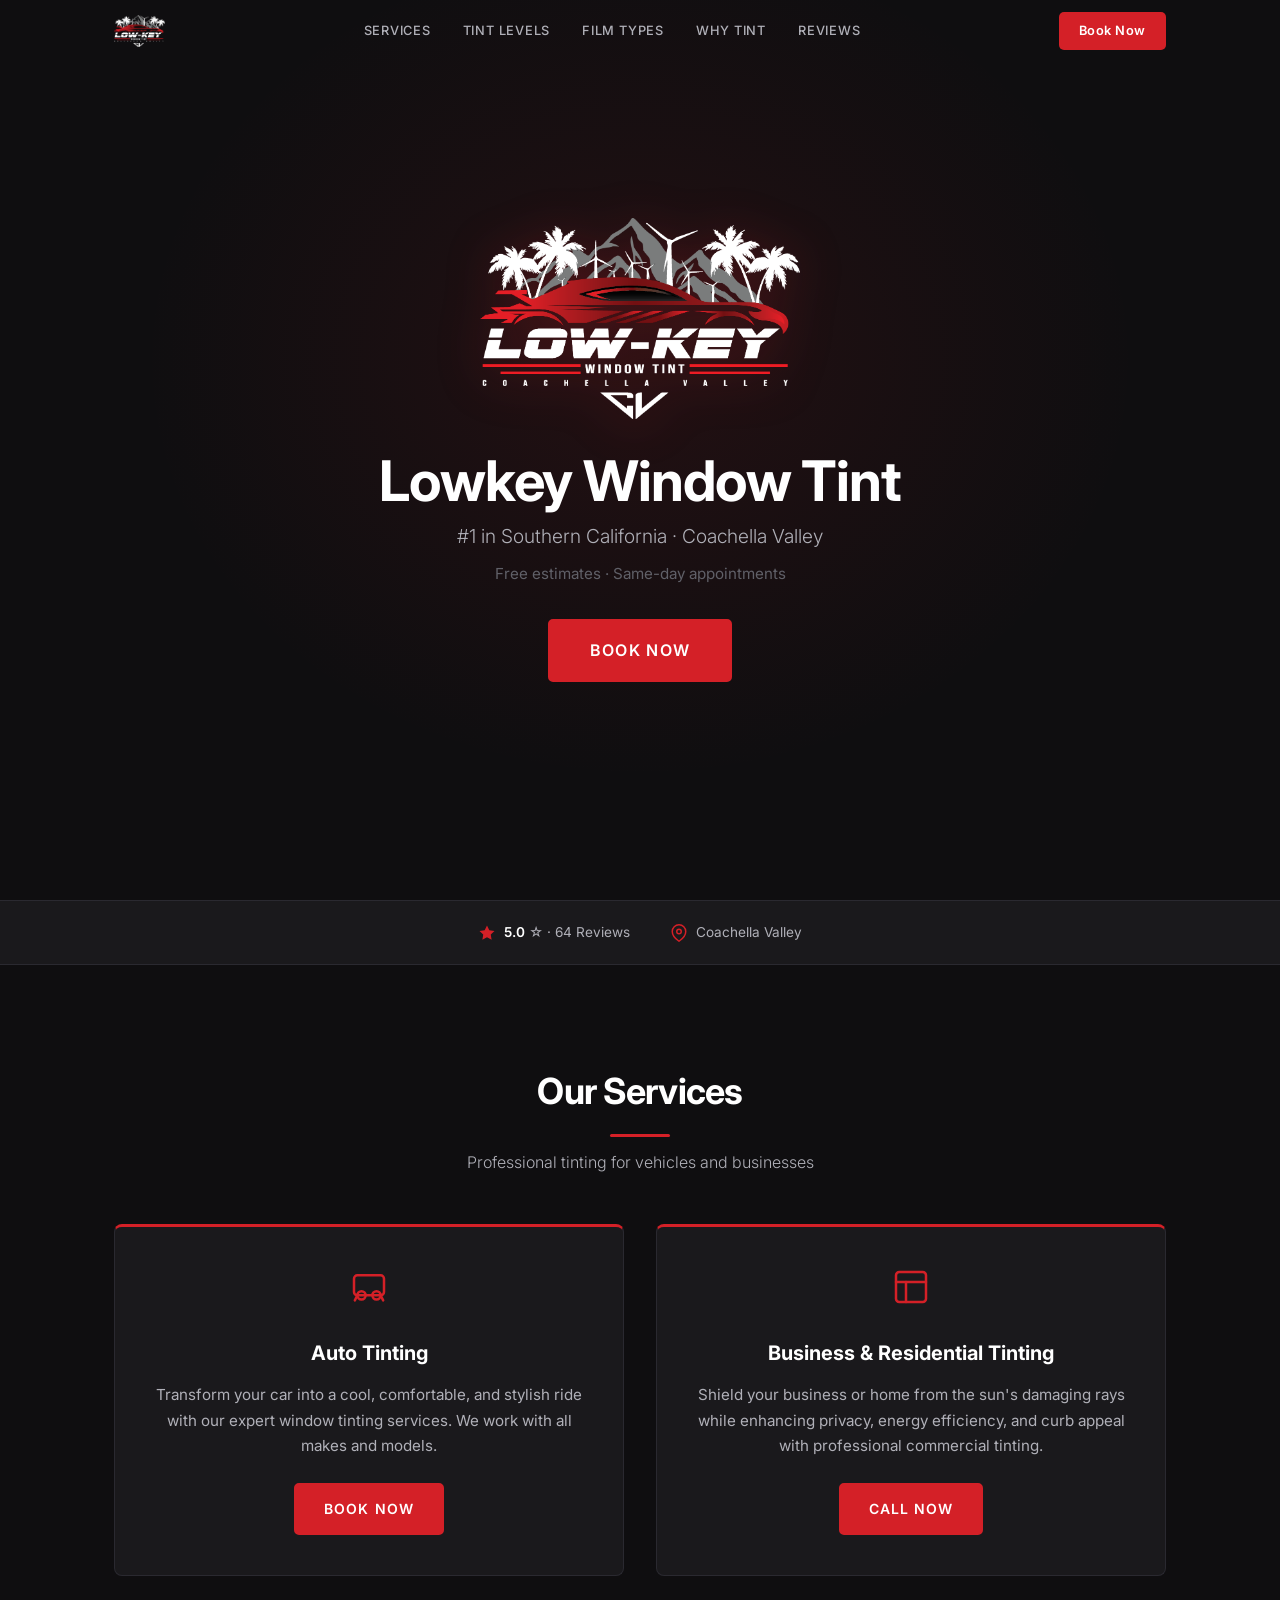
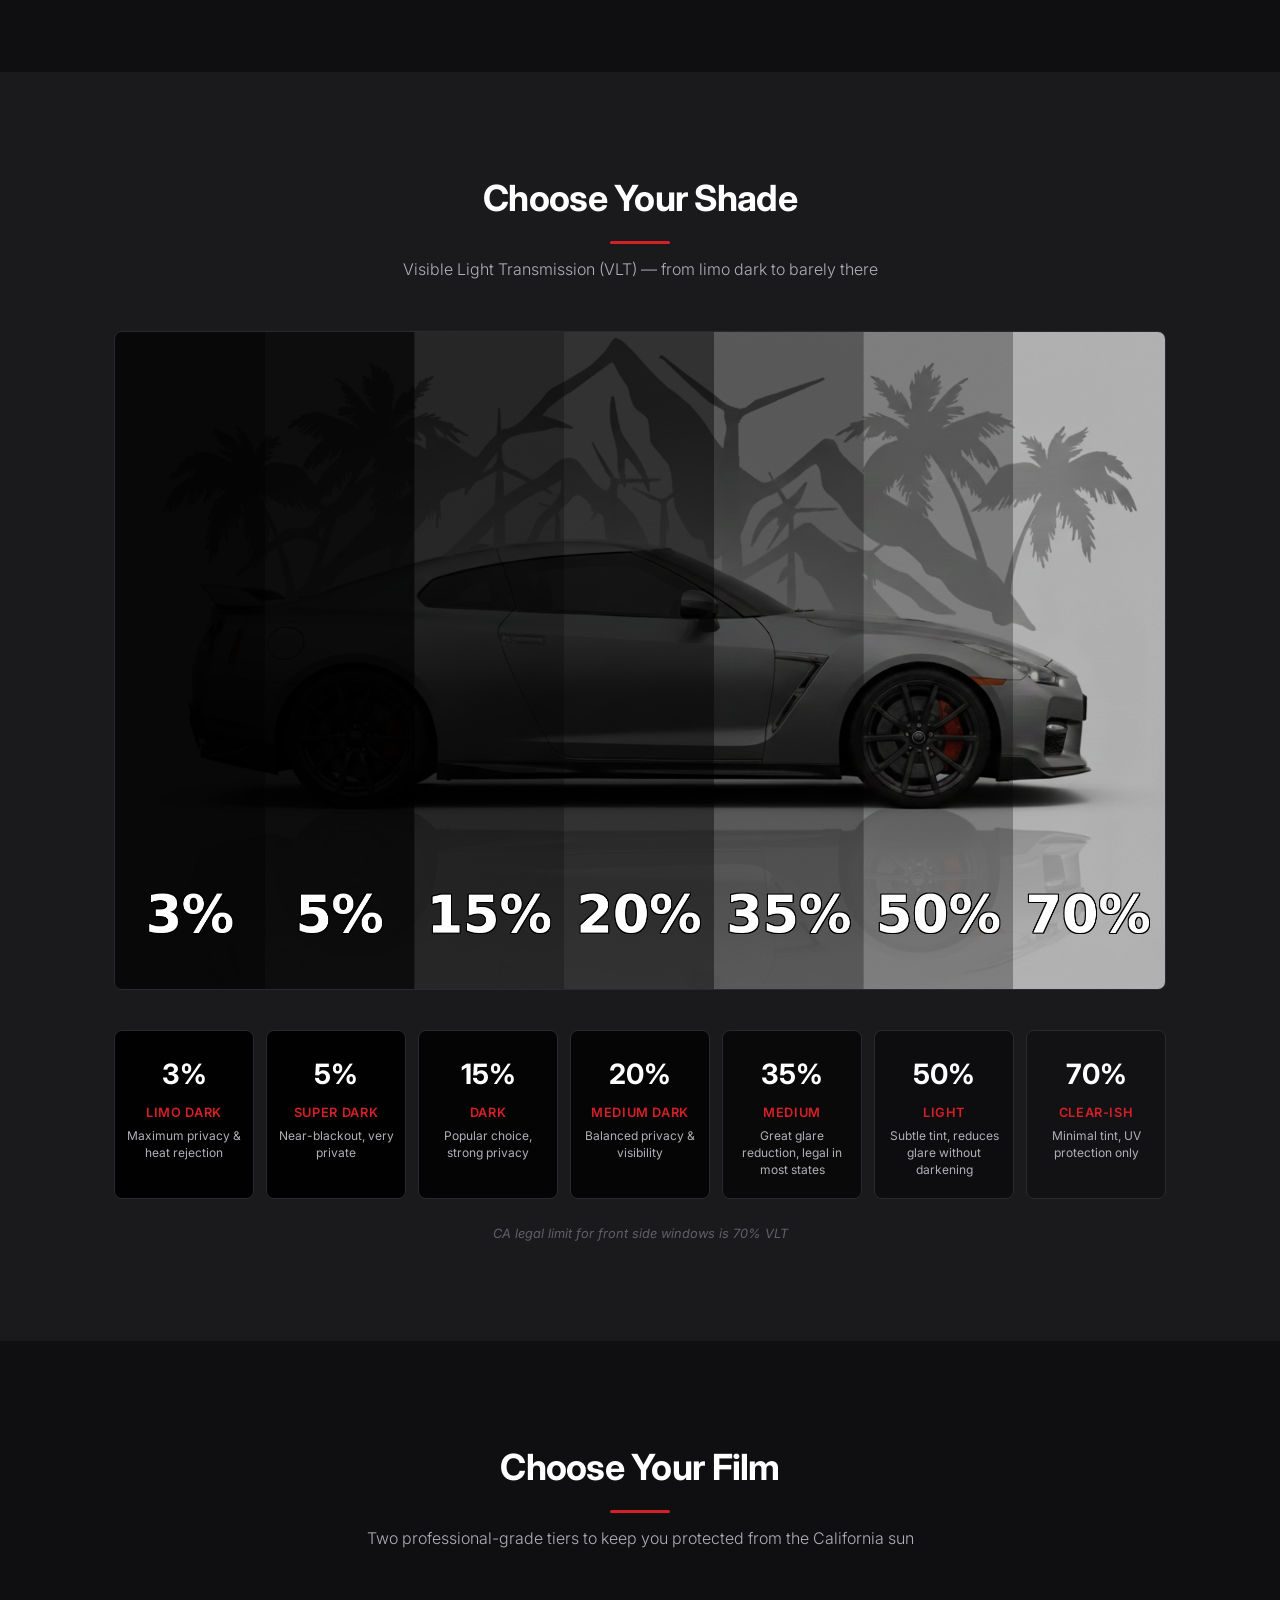
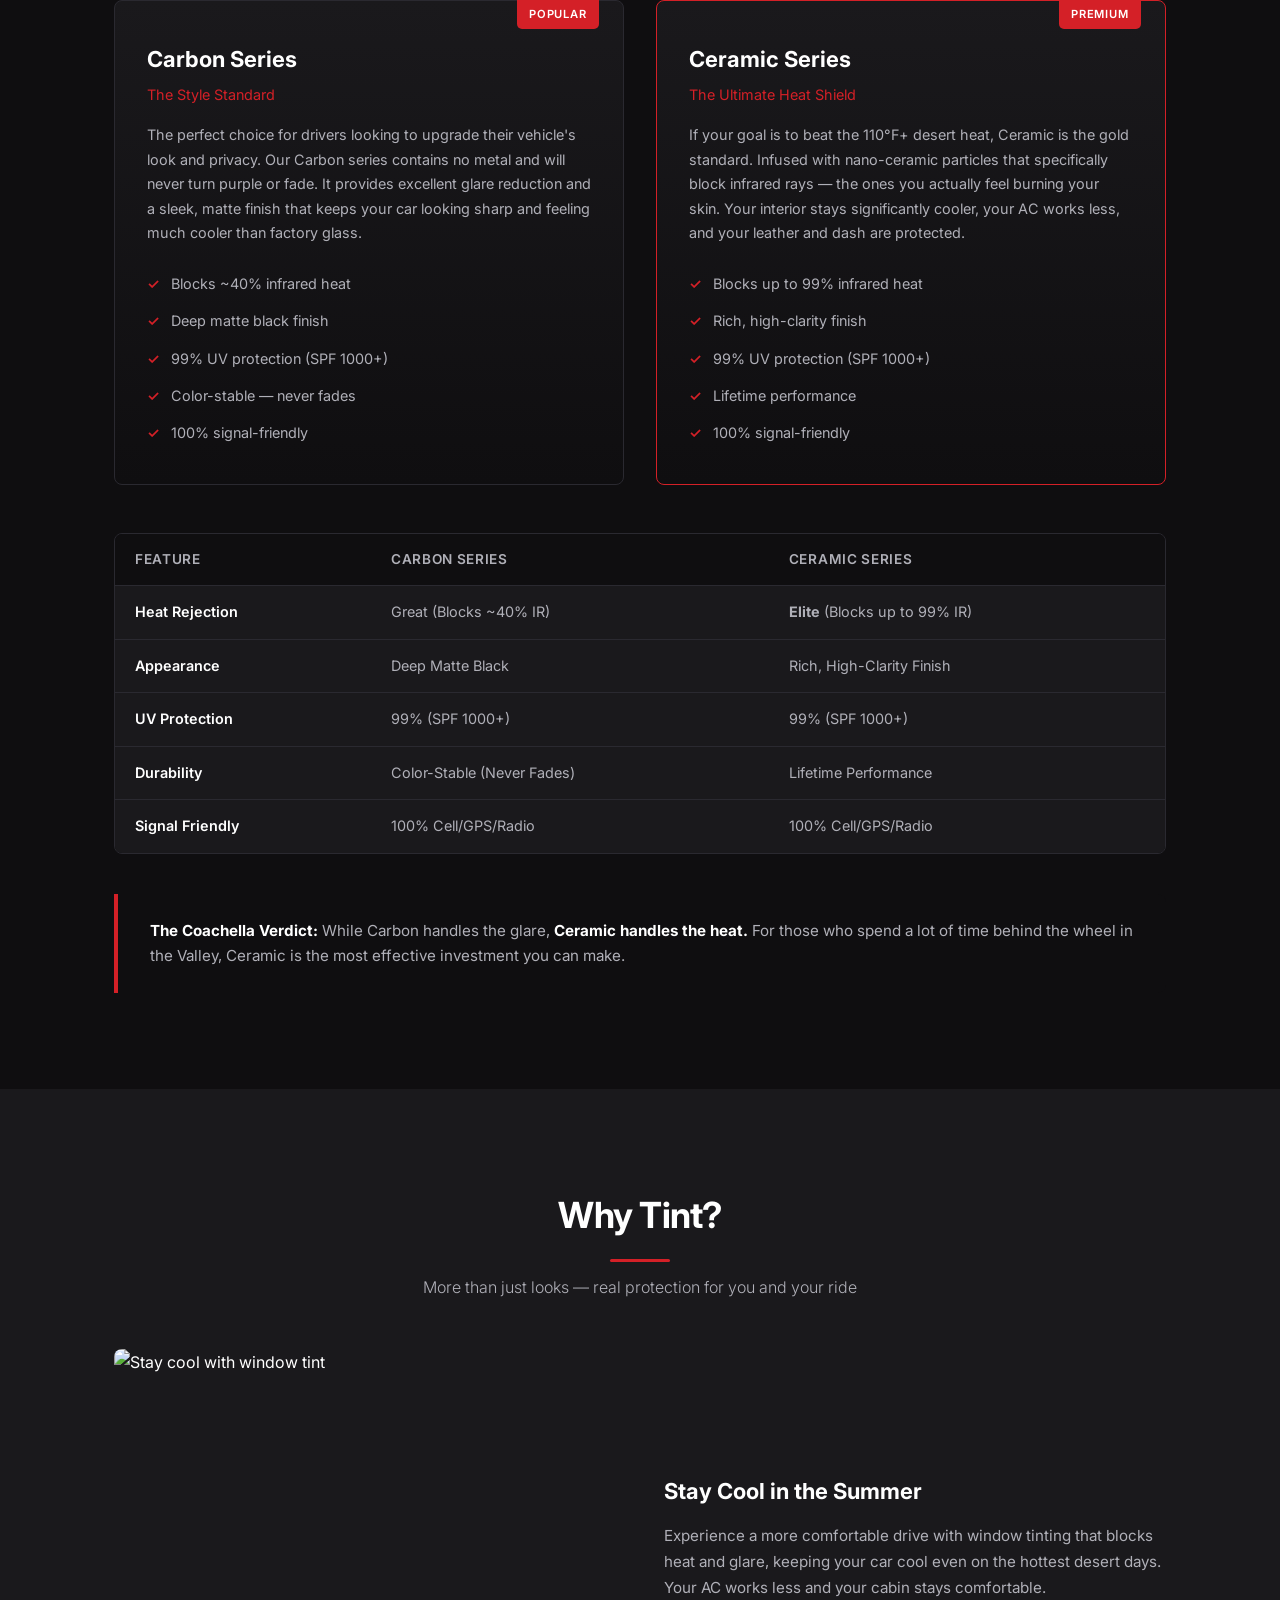
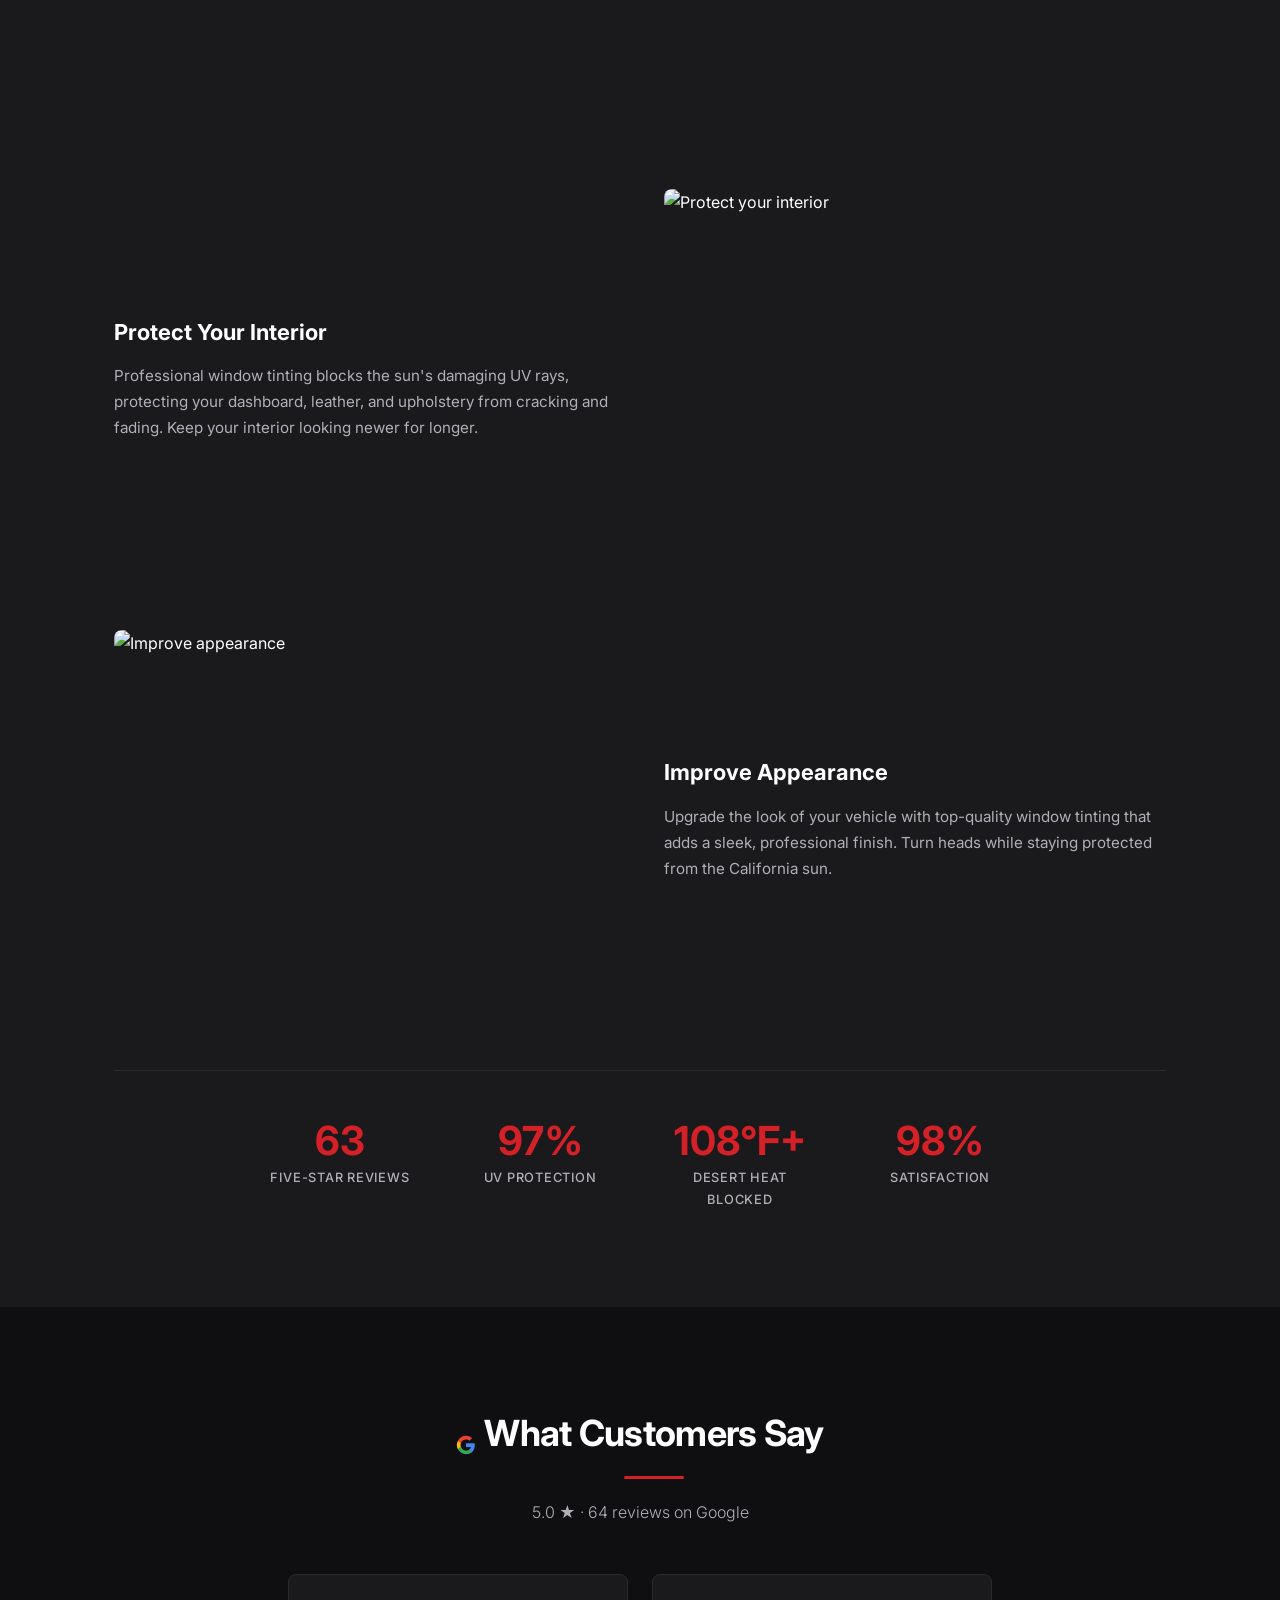
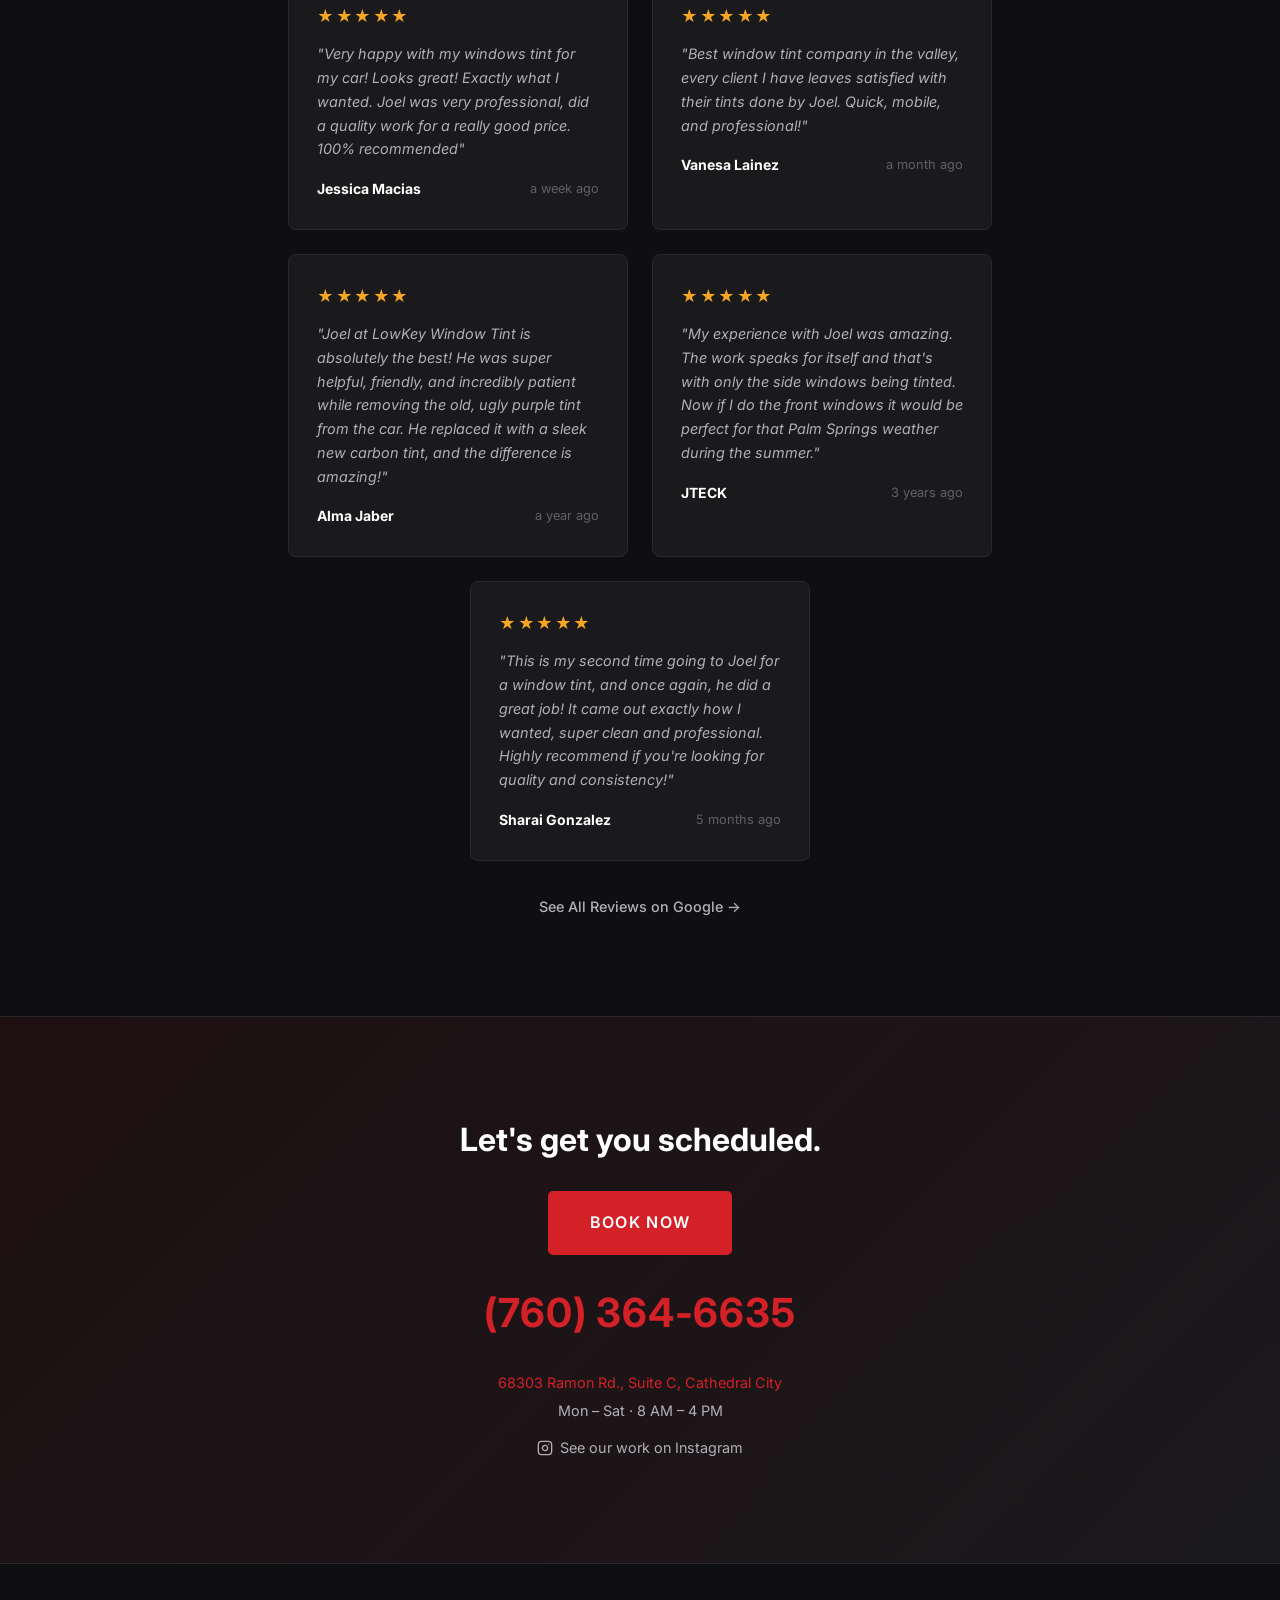
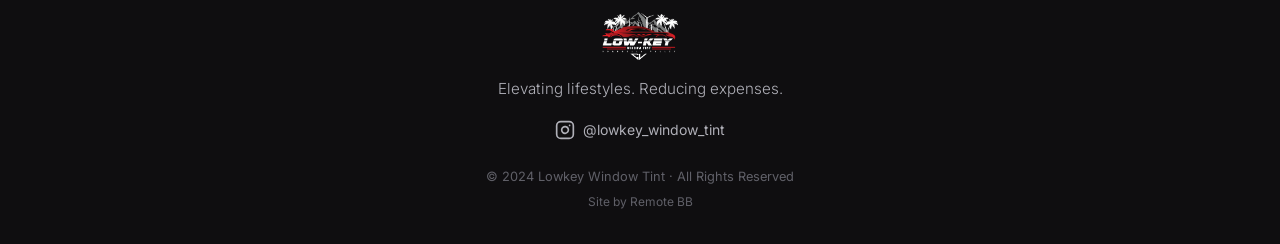
==== index.html @ 24c57c7c "Update Lowkey Tint business address to Cathedral City" ====
<!DOCTYPE html>
<html lang="en">

<head>
  <meta charset="UTF-8">
  <meta name="viewport" content="width=device-width, initial-scale=1.0">
  <title>Lowkey Window Tint — #1 in Southern California</title>
  <meta name="description"
    content="Professional window tinting at 68303 Ramon Rd., Suite C, Cathedral City, CA. Auto & business tinting with carbon and ceramic films. Call (760) 364-6635.">
  <meta property="og:title" content="Lowkey Window Tint — #1 in Southern California">
  <meta property="og:description" content="Professional window tinting for auto & business in the Coachella Valley.">
  <meta property="og:image" content="images/logo.png">
  <link rel="icon" type="image/png" href="images/logo.png">
  <link rel="preconnect" href="https://fonts.googleapis.com">
  <link rel="preconnect" href="https://fonts.gstatic.com" crossorigin>
  <link href="https://fonts.googleapis.com/css2?family=Inter:wght@300;400;500;600;700&display=swap" rel="stylesheet">
  <link rel="stylesheet" href="css/style.css">
</head>

<body>

  <!-- Header / Nav -->
  <header class="site-header" id="site-header">
    <div class="header-inner">
      <a href="#" class="header-logo">
        <img src="images/logo.png" alt="Lowkey Window Tint">
      </a>
      <nav class="desktop-nav">
        <a href="#services">Services</a>
        <a href="#tint-levels">Tint Levels</a>
        <a href="#film-types">Film Types</a>
        <a href="#why-tint">Why Tint</a>
        <a href="#reviews">Reviews</a>
      </nav>
      <a href="https://lowkeytint.remotebb.com/book/" class="header-cta">Book Now</a>
      <button class="mobile-toggle" id="mobile-toggle" aria-label="Open menu">
        <span></span><span></span><span></span>
      </button>
    </div>
  </header>

  <!-- Mobile Nav Overlay -->
  <nav class="mobile-nav" id="mobile-nav">
    <a href="#services" class="mobile-nav-link">Services</a>
    <a href="#tint-levels" class="mobile-nav-link">Tint Levels</a>
    <a href="#film-types" class="mobile-nav-link">Film Types</a>
    <a href="#why-tint" class="mobile-nav-link">Why Tint?</a>
    <a href="#reviews" class="mobile-nav-link">Reviews</a>
    <a href="https://lowkeytint.remotebb.com/book/" class="mobile-nav-link mobile-nav-cta">Book Now</a>
    <a href="tel:7603646635" class="mobile-nav-link">Call (760) 364-6635</a>
  </nav>

  <!-- Hero -->
  <section class="hero" id="hero">
    <div class="hero-overlay"></div>
    <div class="hero-content">
      <img src="images/logo.png" alt="Lowkey Window Tint" class="hero-logo">
      <h1 class="hero-title">Lowkey Window Tint</h1>
      <p class="hero-tagline">#1 in Southern California &middot; Coachella Valley</p>
      <p class="hero-sub-tagline">Free estimates &middot; Same-day appointments</p>
      <div class="hero-ctas">
        <a href="https://lowkeytint.remotebb.com/book/" class="btn btn-primary btn-lg">Book Now</a>
      </div>
    </div>
  </section>

  <!-- Trust Strip -->
  <div class="trust-strip">
    <div class="wrapper">
      <div class="trust-badges">
        <a href="#reviews" class="trust-badge">
          <svg width="18" height="18" viewBox="0 0 24 24" fill="currentColor">
            <path d="M12 2l3.09 6.26L22 9.27l-5 4.87 1.18 6.88L12 17.77l-6.18 3.25L7 14.14 2 9.27l6.91-1.01L12 2z" />
          </svg>
          <span><strong>5.0</strong> &star; &middot; 64 Reviews</span>
        </a>
        <div class="trust-badge">
          <svg width="18" height="18" viewBox="0 0 24 24" fill="none" stroke="currentColor" stroke-width="2"
            stroke-linecap="round" stroke-linejoin="round">
            <path d="M21 10c0 7-9 13-9 13s-9-6-9-13a9 9 0 0 1 18 0z" />
            <circle cx="12" cy="10" r="3" />
          </svg>
          <span>Coachella Valley</span>
        </div>
      </div>
    </div>
  </div>

  <!-- Services -->
  <section class="section" id="services">
    <div class="wrapper">
      <h2 class="section-header">Our Services</h2>
      <p class="section-subtitle">Professional tinting for vehicles and businesses</p>
      <div class="services-grid">
        <div class="service-card">
          <div class="service-icon">
            <svg width="40" height="40" viewBox="0 0 24 24" fill="none" stroke="var(--accent)" stroke-width="1.5"
              stroke-linecap="round" stroke-linejoin="round">
              <path
                d="M5 17h14M5 17a2 2 0 0 1-2-2V7a2 2 0 0 1 2-2h14a2 2 0 0 1 2 2v8a2 2 0 0 1-2 2M5 17l-1.5 3M19 17l1.5 3" />
              <circle cx="7.5" cy="17" r="2.5" />
              <circle cx="16.5" cy="17" r="2.5" />
            </svg>
          </div>
          <h3>Auto Tinting</h3>
          <p>Transform your car into a cool, comfortable, and stylish ride with our expert window tinting services. We
            work with all makes and models.</p>
          <a href="https://lowkeytint.remotebb.com/book/" class="btn btn-primary">Book Now</a>
        </div>
        <div class="service-card">
          <div class="service-icon">
            <svg width="40" height="40" viewBox="0 0 24 24" fill="none" stroke="var(--accent)" stroke-width="1.5"
              stroke-linecap="round" stroke-linejoin="round">
              <rect x="3" y="3" width="18" height="18" rx="2" />
              <path d="M3 9h18" />
              <path d="M9 21V9" />
            </svg>
          </div>
          <h3>Business & Residential Tinting</h3>
          <p>Shield your business or home from the sun's damaging rays while enhancing privacy, energy efficiency, and
            curb appeal with professional commercial tinting.</p>
          <a href="tel:7603646635" class="btn btn-primary">Call Now</a>
        </div>
      </div>
    </div>
  </section>

  <!-- Tint Levels (VLT Scale) -->
  <section class="section section-alt" id="tint-levels">
    <div class="wrapper">
      <h2 class="section-header">Choose Your Shade</h2>
      <p class="section-subtitle">Visible Light Transmission (VLT) — from limo dark to barely there</p>

      <div class="tint-scale-image">
        <img src="images/tint-scale.jpg" alt="Window tint VLT scale from 5% to 70%" loading="lazy">
      </div>

      <div class="tint-grid">
        <div class="tint-card" style="--tint-opacity: 0.97">
          <div class="tint-percent">3%</div>
          <div class="tint-name">Limo Dark</div>
          <div class="tint-desc">Maximum privacy &amp; heat rejection</div>
        </div>
        <div class="tint-card" style="--tint-opacity: 0.95">
          <div class="tint-percent">5%</div>
          <div class="tint-name">Super Dark</div>
          <div class="tint-desc">Near-blackout, very private</div>
        </div>
        <div class="tint-card" style="--tint-opacity: 0.85">
          <div class="tint-percent">15%</div>
          <div class="tint-name">Dark</div>
          <div class="tint-desc">Popular choice, strong privacy</div>
        </div>
        <div class="tint-card" style="--tint-opacity: 0.80">
          <div class="tint-percent">20%</div>
          <div class="tint-name">Medium Dark</div>
          <div class="tint-desc">Balanced privacy &amp; visibility</div>
        </div>
        <div class="tint-card" style="--tint-opacity: 0.65">
          <div class="tint-percent">35%</div>
          <div class="tint-name">Medium</div>
          <div class="tint-desc">Great glare reduction, legal in most states</div>
        </div>
        <div class="tint-card" style="--tint-opacity: 0.50">
          <div class="tint-percent">50%</div>
          <div class="tint-name">Light</div>
          <div class="tint-desc">Subtle tint, reduces glare without darkening</div>
        </div>
        <div class="tint-card" style="--tint-opacity: 0.30">
          <div class="tint-percent">70%</div>
          <div class="tint-name">Clear-ish</div>
          <div class="tint-desc">Minimal tint, UV protection only</div>
        </div>
      </div>

      <p class="tint-legal">CA legal limit for front side windows is 70% VLT</p>
    </div>
  </section>

  <!-- Carbon vs. Ceramic -->
  <section class="section" id="film-types">
    <div class="wrapper">
      <h2 class="section-header">Choose Your Film</h2>
      <p class="section-subtitle">Two professional-grade tiers to keep you protected from the California sun</p>

      <div class="film-grid">
        <div class="film-card">
          <div class="film-badge">Popular</div>
          <h3>Carbon Series</h3>
          <p class="film-tagline">The Style Standard</p>
          <p>The perfect choice for drivers looking to upgrade their vehicle's look and privacy. Our Carbon series
            contains no metal and will never turn purple or fade. It provides excellent glare reduction and a sleek,
            matte finish that keeps your car looking sharp and feeling much cooler than factory glass.</p>
          <ul class="film-features">
            <li>Blocks ~40% infrared heat</li>
            <li>Deep matte black finish</li>
            <li>99% UV protection (SPF 1000+)</li>
            <li>Color-stable — never fades</li>
            <li>100% signal-friendly</li>
          </ul>
        </div>
        <div class="film-card film-card-premium">
          <div class="film-badge">Premium</div>
          <h3>Ceramic Series</h3>
          <p class="film-tagline">The Ultimate Heat Shield</p>
          <p>If your goal is to beat the 110&deg;F+ desert heat, Ceramic is the gold standard. Infused with nano-ceramic
            particles that specifically block infrared rays — the ones you actually feel burning your skin. Your
            interior stays significantly cooler, your AC works less, and your leather and dash are protected.</p>
          <ul class="film-features">
            <li>Blocks up to 99% infrared heat</li>
            <li>Rich, high-clarity finish</li>
            <li>99% UV protection (SPF 1000+)</li>
            <li>Lifetime performance</li>
            <li>100% signal-friendly</li>
          </ul>
        </div>
      </div>

      <!-- Comparison Table -->
      <div class="comparison-table-wrap">
        <table class="comparison-table">
          <thead>
            <tr>
              <th>Feature</th>
              <th>Carbon Series</th>
              <th>Ceramic Series</th>
            </tr>
          </thead>
          <tbody>
            <tr>
              <td>Heat Rejection</td>
              <td>Great (Blocks ~40% IR)</td>
              <td><strong>Elite</strong> (Blocks up to 99% IR)</td>
            </tr>
            <tr>
              <td>Appearance</td>
              <td>Deep Matte Black</td>
              <td>Rich, High-Clarity Finish</td>
            </tr>
            <tr>
              <td>UV Protection</td>
              <td>99% (SPF 1000+)</td>
              <td>99% (SPF 1000+)</td>
            </tr>
            <tr>
              <td>Durability</td>
              <td>Color-Stable (Never Fades)</td>
              <td>Lifetime Performance</td>
            </tr>
            <tr>
              <td>Signal Friendly</td>
              <td>100% Cell/GPS/Radio</td>
              <td>100% Cell/GPS/Radio</td>
            </tr>
          </tbody>
        </table>
      </div>

      <blockquote class="desert-verdict">
        <p><strong>The Coachella Verdict:</strong> While Carbon handles the glare, <strong>Ceramic handles the
            heat.</strong> For those who spend a lot of time behind the wheel in the Valley, Ceramic is the most
          effective investment you can make.</p>
      </blockquote>
    </div>
  </section>

  <!-- Why Tint? -->
  <section class="section section-alt" id="why-tint">
    <div class="wrapper">
      <h2 class="section-header">Why Tint?</h2>
      <p class="section-subtitle">More than just looks — real protection for you and your ride</p>

      <div class="feature-row">
        <div class="feature-image">
          <img src="images/cool.jpg" alt="Stay cool with window tint" loading="lazy">
        </div>
        <div class="feature-text">
          <h3>Stay Cool in the Summer</h3>
          <p>Experience a more comfortable drive with window tinting that blocks heat and glare, keeping your car cool
            even on the hottest desert days. Your AC works less and your cabin stays comfortable.</p>
        </div>
      </div>

      <div class="feature-row feature-row-reverse">
        <div class="feature-image">
          <img src="images/protect.jpg" alt="Protect your interior" loading="lazy">
        </div>
        <div class="feature-text">
          <h3>Protect Your Interior</h3>
          <p>Professional window tinting blocks the sun's damaging UV rays, protecting your dashboard, leather, and
            upholstery from cracking and fading. Keep your interior looking newer for longer.</p>
        </div>
      </div>

      <div class="feature-row">
        <div class="feature-image">
          <img src="images/garage.jpg" alt="Improve appearance" loading="lazy">
        </div>
        <div class="feature-text">
          <h3>Improve Appearance</h3>
          <p>Upgrade the look of your vehicle with top-quality window tinting that adds a sleek, professional finish.
            Turn heads while staying protected from the California sun.</p>
        </div>
      </div>

      <!-- Stats Row -->
      <div class="stats-row">
        <div class="stat-item">
          <div class="stat-number" data-target="64">0</div>
          <div class="stat-label">Five-Star Reviews</div>
        </div>
        <div class="stat-item">
          <div class="stat-number" data-target="99" data-suffix="%">0%</div>
          <div class="stat-label">UV Protection</div>
        </div>
        <div class="stat-item">
          <div class="stat-number" data-target="110" data-suffix="&deg;F+">0&deg;F+</div>
          <div class="stat-label">Desert Heat Blocked</div>
        </div>
        <div class="stat-item">
          <div class="stat-number" data-target="100" data-suffix="%">0%</div>
          <div class="stat-label">Satisfaction</div>
        </div>
      </div>
    </div>
  </section>

  <!-- Reviews -->
  <section class="section" id="reviews">
    <div class="wrapper">
      <div class="reviews-header">
        <svg class="google-icon" viewBox="0 0 24 24" xmlns="http://www.w3.org/2000/svg">
          <path
            d="M22.56 12.25c0-.78-.07-1.53-.2-2.25H12v4.26h5.92a5.06 5.06 0 0 1-2.2 3.32v2.77h3.57c2.08-1.92 3.28-4.74 3.28-8.1z"
            fill="#4285F4" />
          <path
            d="M12 23c2.97 0 5.46-.98 7.28-2.66l-3.57-2.77c-.98.66-2.23 1.06-3.71 1.06-2.86 0-5.29-1.93-6.16-4.53H2.18v2.84C3.99 20.53 7.7 23 12 23z"
            fill="#34A853" />
          <path
            d="M5.84 14.09c-.22-.66-.35-1.36-.35-2.09s.13-1.43.35-2.09V7.07H2.18C1.43 8.55 1 10.22 1 12s.43 3.45 1.18 4.93l2.85-2.22.81-.62z"
            fill="#FBBC05" />
          <path
            d="M12 5.38c1.62 0 3.06.56 4.21 1.64l3.15-3.15C17.45 2.09 14.97 1 12 1 7.7 1 3.99 3.47 2.18 7.07l3.66 2.84c.87-2.6 3.3-4.53 6.16-4.53z"
            fill="#EA4335" />
        </svg>
        <h2 class="section-header">What Customers Say</h2>
      </div>
      <p class="section-subtitle">5.0 &#9733; &middot; 64 reviews on Google</p>

      <div class="reviews-grid">
        <div class="review-card">
          <div class="review-stars">&#9733;&#9733;&#9733;&#9733;&#9733;</div>
          <p class="review-text">"Very happy with my windows tint for my car! Looks great! Exactly what I wanted. Joel
            was very professional, did a quality work for a really good price. 100% recommended"</p>
          <div class="review-author">
            <strong>Jessica Macias</strong>
            <span>a week ago</span>
          </div>
        </div>

        <div class="review-card">
          <div class="review-stars">&#9733;&#9733;&#9733;&#9733;&#9733;</div>
          <p class="review-text">"Best window tint company in the valley, every client I have leaves satisfied with
            their tints done by Joel. Quick, mobile, and professional!"</p>
          <div class="review-author">
            <strong>Vanesa Lainez</strong>
            <span>a month ago</span>
          </div>
        </div>

        <div class="review-card">
          <div class="review-stars">&#9733;&#9733;&#9733;&#9733;&#9733;</div>
          <p class="review-text">"Joel at LowKey Window Tint is absolutely the best! He was super helpful, friendly, and
            incredibly patient while removing the old, ugly purple tint from the car. He replaced it with a sleek new
            carbon tint, and the difference is amazing!"</p>
          <div class="review-author">
            <strong>Alma Jaber</strong>
            <span>a year ago</span>
          </div>
        </div>

        <div class="review-card">
          <div class="review-stars">&#9733;&#9733;&#9733;&#9733;&#9733;</div>
          <p class="review-text">"My experience with Joel was amazing. The work speaks for itself and that's with only
            the side windows being tinted. Now if I do the front windows it would be perfect for that Palm Springs
            weather during the summer."</p>
          <div class="review-author">
            <strong>JTECK</strong>
            <span>3 years ago</span>
          </div>
        </div>

        <div class="review-card">
          <div class="review-stars">&#9733;&#9733;&#9733;&#9733;&#9733;</div>
          <p class="review-text">"This is my second time going to Joel for a window tint, and once again, he did a great
            job! It came out exactly how I wanted, super clean and professional. Highly recommend if you're looking for
            quality and consistency!"</p>
          <div class="review-author">
            <strong>Sharai Gonzalez</strong>
            <span>5 months ago</span>
          </div>
        </div>
      </div>

      <div class="reviews-cta">
        <a href="https://www.google.com/maps/search/?api=1&amp;query=Lowkey+Window+Tint&amp;query_place_id=ChIJ-doCtb0f24ARy9t4hsGNU1w"
          target="_blank" rel="noopener">
          See All Reviews on Google &rarr;
        </a>
      </div>
    </div>
  </section>

  <!-- CTA / Contact Strip -->
  <section class="cta-strip" id="contact">
    <div class="wrapper">
      <h2>Let's get you scheduled.</h2>
      <a href="https://lowkeytint.remotebb.com/book/" class="btn btn-primary btn-lg" style="margin-bottom: 1.5rem; display: inline-block;">Book Now</a>
      <br>
      <a href="tel:7603646635" class="cta-phone">(760) 364-6635</a>
      <div class="cta-details">
        <p><a href="https://www.google.com/maps/dir/?api=1&amp;destination=68303+Ramon+Rd.%2C+Suite+C%2C+Cathedral+City%2C+CA" target="_blank" rel="noopener" aria-label="Get directions to 68303 Ramon Rd., Suite C, Cathedral City">68303 Ramon Rd., Suite C, Cathedral City</a></p>
        <p>Mon &ndash; Sat &middot; 8 AM &ndash; 4 PM</p>
        <p><a href="https://instagram.com/lowkey_window_tint" target="_blank" rel="noopener" class="cta-instagram">
            <svg width="16" height="16" viewBox="0 0 24 24" fill="none" stroke="currentColor" stroke-width="2"
              stroke-linecap="round" stroke-linejoin="round">
              <rect x="2" y="2" width="20" height="20" rx="5" />
              <path d="M16 11.37A4 4 0 1 1 12.63 8 4 4 0 0 1 16 11.37z" />
              <line x1="17.5" y1="6.5" x2="17.51" y2="6.5" />
            </svg>
            See our work on Instagram
          </a></p>
      </div>
    </div>
  </section>

  <!-- Footer -->
  <footer class="site-footer">
    <div class="wrapper">
      <img src="images/logo.png" alt="Lowkey Window Tint" class="footer-logo">
      <p class="footer-tagline">Elevating lifestyles. Reducing expenses.</p>
      <a href="https://instagram.com/lowkey_window_tint" class="footer-social" target="_blank" rel="noopener">
        <svg width="20" height="20" viewBox="0 0 24 24" fill="none" stroke="currentColor" stroke-width="2"
          stroke-linecap="round" stroke-linejoin="round">
          <rect x="2" y="2" width="20" height="20" rx="5" />
          <path d="M16 11.37A4 4 0 1 1 12.63 8 4 4 0 0 1 16 11.37z" />
          <line x1="17.5" y1="6.5" x2="17.51" y2="6.5" />
        </svg>
        @lowkey_window_tint
      </a>
      <p class="footer-copy">&copy; 2024 Lowkey Window Tint &middot; All Rights Reserved</p>
      <p class="footer-hosted">Site by <a href="https://www.remotebb.com/">Remote BB</a></p>
    </div>
  </footer>

  <!-- Floating Mobile CTA -->
  <a href="https://lowkeytint.remotebb.com/book/" class="floating-cta" id="floating-cta">
    <svg width="20" height="20" viewBox="0 0 24 24" fill="none" stroke="currentColor" stroke-width="2"
      stroke-linecap="round" stroke-linejoin="round">
      <rect x="3" y="4" width="18" height="18" rx="2" ry="2"></rect>
      <line x1="16" y1="2" x2="16" y2="6"></line>
      <line x1="8" y1="2" x2="8" y2="6"></line>
      <line x1="3" y1="10" x2="21" y2="10"></line>
    </svg>
    Book Now
  </a>

  <script src="js/main.js"></script>

</body>

</html>
---- css/style.css ----
/* ============================================
   Lowkey Window Tint — Style System v2
   ============================================ */

:root {
  --bg: #0f0e10;
  --surface: #1a191c;
  --border: #2a2930;
  --accent: #d42027;
  --accent-hover: #e8343b;
  --accent-dark: #b01a20;
  --text: #ffffff;
  --text-secondary: #b0b0b8;
  --text-muted: #606068;
  --wrapper: 1100px;
  --radius: 8px;
  --radius-sm: 5px;
}

/* Reset */
*, *::before, *::after { box-sizing: border-box; margin: 0; padding: 0; }

html {
  scroll-behavior: smooth;
  -webkit-text-size-adjust: 100%;
}

body {
  font-family: 'Inter', -apple-system, BlinkMacSystemFont, sans-serif;
  font-weight: 400;
  line-height: 1.7;
  color: var(--text);
  background: var(--bg);
  -webkit-font-smoothing: antialiased;
}

img { max-width: 100%; height: auto; display: block; }
a { color: var(--accent); text-decoration: none; transition: color 0.2s; }
a:hover { color: var(--accent-hover); }

.wrapper {
  max-width: var(--wrapper);
  margin: 0 auto;
  padding: 0 1.5rem;
}

/* ============================================
   Buttons
   ============================================ */

.btn {
  display: inline-block;
  padding: 0.75rem 1.75rem;
  font-family: inherit;
  font-size: 0.875rem;
  font-weight: 600;
  text-transform: uppercase;
  letter-spacing: 0.08em;
  border-radius: var(--radius-sm);
  border: 2px solid transparent;
  cursor: pointer;
  transition: all 0.25s ease;
  text-align: center;
}

.btn-primary {
  background: var(--accent);
  color: #fff;
  border-color: var(--accent);
}
.btn-primary:hover {
  background: var(--accent-hover);
  border-color: var(--accent-hover);
  color: #fff;
}

.btn-outline {
  background: transparent;
  color: var(--accent);
  border-color: var(--accent);
}
.btn-outline:hover {
  background: var(--accent);
  color: #fff;
}

.btn-lg {
  padding: 1rem 2.5rem;
  font-size: 1rem;
}

/* ============================================
   Header / Nav
   ============================================ */

.site-header {
  position: fixed;
  top: 0;
  left: 0;
  right: 0;
  z-index: 100;
  background: rgba(15, 14, 16, 0);
  backdrop-filter: blur(0px);
  -webkit-backdrop-filter: blur(0px);
  border-bottom: 1px solid transparent;
  transition: background 0.3s ease, backdrop-filter 0.3s ease, border-color 0.3s ease;
}

.site-header.scrolled {
  background: rgba(15, 14, 16, 0.95);
  backdrop-filter: blur(12px);
  -webkit-backdrop-filter: blur(12px);
  border-bottom-color: var(--border);
}

.header-inner {
  max-width: var(--wrapper);
  margin: 0 auto;
  padding: 0.75rem 1.5rem;
  display: flex;
  align-items: center;
  gap: 1rem;
}

.header-logo {
  flex-shrink: 0;
}
.header-logo img {
  height: 32px;
  width: auto;
}

.desktop-nav {
  display: flex;
  align-items: center;
  gap: 2rem;
  margin: 0 auto;
}
.desktop-nav a {
  color: var(--text-secondary);
  font-size: 0.8rem;
  font-weight: 500;
  text-transform: uppercase;
  letter-spacing: 0.06em;
  transition: color 0.2s;
}
.desktop-nav a:hover { color: var(--text); }

.header-cta {
  flex-shrink: 0;
  display: inline-flex;
  align-items: center;
  gap: 0.5rem;
  background: var(--accent);
  color: #fff;
  font-size: 0.8rem;
  font-weight: 600;
  letter-spacing: 0.04em;
  padding: 0.5rem 1.25rem;
  border-radius: var(--radius-sm);
  transition: background 0.2s;
}
.header-cta:hover {
  background: var(--accent-hover);
  color: #fff;
}
.header-cta svg { flex-shrink: 0; }

.mobile-toggle {
  display: none;
  flex-direction: column;
  gap: 5px;
  background: none;
  border: none;
  cursor: pointer;
  padding: 4px;
}
.mobile-toggle span {
  display: block;
  width: 24px;
  height: 2px;
  background: var(--text);
  border-radius: 2px;
  transition: all 0.3s ease;
}

/* Hamburger active state */
.mobile-toggle.active span:nth-child(1) { transform: translateY(7px) rotate(45deg); }
.mobile-toggle.active span:nth-child(2) { opacity: 0; }
.mobile-toggle.active span:nth-child(3) { transform: translateY(-7px) rotate(-45deg); }

/* Mobile Nav */
.mobile-nav {
  position: fixed;
  top: 57px;
  left: 0;
  right: 0;
  bottom: 0;
  z-index: 99;
  background: rgba(15, 14, 16, 0.97);
  backdrop-filter: blur(16px);
  -webkit-backdrop-filter: blur(16px);
  display: flex;
  flex-direction: column;
  align-items: center;
  justify-content: center;
  gap: 1.5rem;
  opacity: 0;
  pointer-events: none;
  transition: opacity 0.3s ease;
}
.mobile-nav.open {
  opacity: 1;
  pointer-events: auto;
}
.mobile-nav-link {
  font-size: 1.25rem;
  color: var(--text-secondary);
  font-weight: 400;
  letter-spacing: 0.05em;
  text-transform: uppercase;
}
.mobile-nav-link:hover { color: var(--text); }
.mobile-nav-cta {
  color: var(--accent) !important;
  font-weight: 600;
}

@media (max-width: 768px) {
  .mobile-toggle { display: flex; }
  .desktop-nav { display: none; }
  .header-cta { display: none; }
}

/* ============================================
   Hero
   ============================================ */

.hero {
  position: relative;
  min-height: 100vh;
  display: flex;
  align-items: center;
  justify-content: center;
  text-align: center;
  overflow: hidden;
  background: var(--bg);
}

.hero-overlay {
  position: absolute;
  inset: 0;
  background:
    radial-gradient(ellipse at 50% 40%, rgba(212, 32, 39, 0.10) 0%, transparent 55%),
    linear-gradient(180deg, transparent 50%, var(--bg) 100%);
}

.hero-content {
  position: relative;
  z-index: 1;
  padding: 2rem 1.5rem;
}

.hero-logo {
  max-width: 320px;
  width: 100%;
  height: auto;
  margin: 0 auto 2rem;
  filter: drop-shadow(0 4px 24px rgba(212, 32, 39, 0.25));
}

.hero-title {
  font-size: clamp(2.25rem, 5vw, 3.5rem);
  font-weight: 700;
  letter-spacing: -0.02em;
  line-height: 1.1;
  margin-bottom: 0.5rem;
}

.hero-tagline {
  font-size: 1.2rem;
  color: var(--text-secondary);
  margin-bottom: 0.5rem;
  font-weight: 300;
}

.hero-sub-tagline {
  font-size: 0.95rem;
  color: var(--text-muted);
  margin-bottom: 2rem;
}

.hero-ctas {
  display: flex;
  flex-direction: column;
  align-items: center;
  gap: 1rem;
}

.hero-secondary {
  color: var(--text-secondary);
  font-size: 0.9rem;
  font-weight: 400;
  transition: color 0.2s;
}
.hero-secondary:hover { color: var(--text); }

/* ============================================
   Trust Strip
   ============================================ */

.trust-strip {
  background: var(--surface);
  border-top: 1px solid var(--border);
  border-bottom: 1px solid var(--border);
  padding: 1.25rem 0;
}

.trust-badges {
  display: flex;
  justify-content: center;
  align-items: center;
  gap: 2.5rem;
  flex-wrap: wrap;
}

.trust-badge {
  display: flex;
  align-items: center;
  gap: 0.5rem;
  font-size: 0.85rem;
  color: var(--text-secondary);
  white-space: nowrap;
}

.trust-badge svg {
  flex-shrink: 0;
  color: var(--accent);
}

.trust-badge strong {
  color: var(--text);
  font-weight: 600;
}

a.trust-badge {
  color: var(--text-secondary);
  transition: color 0.2s;
}
a.trust-badge:hover { color: var(--text); }

@media (max-width: 640px) {
  .trust-badges {
    display: grid;
    grid-template-columns: 1fr 1fr;
    gap: 1rem;
    justify-items: center;
  }
}

/* ============================================
   Sections
   ============================================ */

.section {
  padding: 6rem 0;
}

.section-alt {
  background: var(--surface);
}

.section-header {
  text-align: center;
  font-size: clamp(1.5rem, 3.5vw, 2.25rem);
  font-weight: 700;
  letter-spacing: -0.02em;
  margin-bottom: 0.5rem;
}

.section-header::after {
  content: '';
  display: block;
  width: 60px;
  height: 3px;
  background: var(--accent);
  margin: 0.75rem auto 0;
  border-radius: 2px;
}

.section-subtitle {
  text-align: center;
  color: var(--text-secondary);
  font-size: 1rem;
  margin-bottom: 3rem;
  font-weight: 300;
  margin-top: 0.75rem;
}

/* ============================================
   Services
   ============================================ */

.services-grid {
  display: grid;
  grid-template-columns: repeat(2, 1fr);
  gap: 2rem;
}

.service-card {
  background: var(--surface);
  border: 1px solid var(--border);
  border-top: 3px solid var(--accent);
  border-radius: var(--radius);
  padding: 2.5rem 2rem;
  text-align: center;
  transition: transform 0.25s ease, border-color 0.25s ease;
}
.service-card:hover {
  transform: translateY(-4px);
  border-color: var(--accent);
}

.service-icon {
  margin-bottom: 1.25rem;
}

.service-card h3 {
  font-size: 1.25rem;
  font-weight: 700;
  margin-bottom: 0.75rem;
}

.service-card p {
  color: var(--text-secondary);
  font-size: 0.95rem;
  margin-bottom: 1.5rem;
}

@media (max-width: 640px) {
  .services-grid { grid-template-columns: 1fr; }
}

/* ============================================
   Why Tint — Feature Rows
   ============================================ */

.feature-row {
  display: grid;
  grid-template-columns: 1fr 1fr;
  gap: 3rem;
  align-items: center;
  margin-bottom: 4rem;
}
.feature-row:last-of-type { margin-bottom: 0; }

.feature-row-reverse .feature-image { order: 2; }
.feature-row-reverse .feature-text { order: 1; }

.feature-image img {
  border-radius: var(--radius);
  width: 100%;
  aspect-ratio: 4/3;
  object-fit: cover;
}

.feature-text h3 {
  font-size: 1.375rem;
  font-weight: 700;
  margin-bottom: 0.75rem;
}

.feature-text p {
  color: var(--text-secondary);
  font-size: 0.95rem;
}

@media (max-width: 768px) {
  .feature-row,
  .feature-row-reverse .feature-image,
  .feature-row-reverse .feature-text {
    grid-template-columns: 1fr;
    order: unset;
  }
  .feature-row { display: flex; flex-direction: column; gap: 1.5rem; }
}

/* ============================================
   Stats Row
   ============================================ */

.stats-row {
  display: flex;
  justify-content: center;
  flex-wrap: wrap;
  gap: 2.5rem;
  margin-top: 4rem;
  padding-top: 3rem;
  border-top: 1px solid var(--border);
}

.stat-item {
  text-align: center;
  flex: 0 1 160px;
}

.stat-number {
  font-size: 2.5rem;
  font-weight: 700;
  color: var(--accent);
  line-height: 1.1;
  margin-bottom: 0.25rem;
}

.stat-label {
  font-size: 0.8rem;
  color: var(--text-secondary);
  text-transform: uppercase;
  letter-spacing: 0.06em;
  font-weight: 500;
}

/* ============================================
   Tint Levels (VLT)
   ============================================ */

.tint-scale-image {
  margin-bottom: 2.5rem;
  border-radius: var(--radius);
  overflow: hidden;
  border: 1px solid var(--border);
}

.tint-grid {
  display: flex;
  flex-wrap: wrap;
  justify-content: center;
  gap: 0.75rem;
  margin-bottom: 1.5rem;
}

.tint-card {
  flex: 1 1 0;
  min-width: 120px;
  max-width: 150px;
  background: var(--surface);
  border: 1px solid var(--border);
  border-radius: var(--radius);
  padding: 1.25rem 0.5rem;
  text-align: center;
  position: relative;
  overflow: hidden;
  transition: transform 0.25s ease, border-color 0.25s ease;
  cursor: default;
}
.tint-card::before {
  content: '';
  position: absolute;
  inset: 0;
  background: #000;
  opacity: var(--tint-opacity, 0.5);
  z-index: 0;
  transition: opacity 0.3s ease;
}
.tint-card::after {
  content: '';
  position: absolute;
  bottom: 0;
  left: 0;
  right: 0;
  height: 3px;
  background: var(--accent);
  transform: scaleX(0);
  transition: transform 0.3s ease;
}
.tint-card:hover {
  transform: translateY(-4px);
  border-color: var(--accent);
}
.tint-card:hover::after { transform: scaleX(1); }

.tint-percent {
  position: relative;
  z-index: 1;
  font-size: 1.75rem;
  font-weight: 700;
  margin-bottom: 0.25rem;
}
.tint-name {
  position: relative;
  z-index: 1;
  font-size: 0.8rem;
  font-weight: 600;
  text-transform: uppercase;
  letter-spacing: 0.05em;
  color: var(--accent);
  margin-bottom: 0.25rem;
}
.tint-desc {
  position: relative;
  z-index: 1;
  font-size: 0.75rem;
  color: var(--text-secondary);
  line-height: 1.4;
}

.tint-legal {
  text-align: center;
  font-size: 0.8rem;
  color: var(--text-muted);
  font-style: italic;
}

@media (max-width: 640px) {
  .tint-card {
    flex: 0 0 calc(25% - 0.375rem);
    min-width: 0;
    max-width: none;
    padding: 0.75rem 0.35rem;
  }
  .tint-percent { font-size: 1.25rem; }
  .tint-name { font-size: 0.6rem; letter-spacing: 0.02em; }
  .tint-desc { font-size: 0.6rem; line-height: 1.3; }
}

/* ============================================
   Carbon vs. Ceramic
   ============================================ */

.film-grid {
  display: grid;
  grid-template-columns: repeat(2, 1fr);
  gap: 2rem;
  margin-bottom: 3rem;
}

.film-card {
  background: linear-gradient(180deg, rgba(26, 25, 28, 1) 0%, rgba(15, 14, 16, 1) 100%);
  border: 1px solid var(--border);
  border-radius: var(--radius);
  padding: 2.5rem 2rem 2rem;
  position: relative;
}
.film-card-premium {
  border-color: var(--accent);
}

.film-badge {
  position: absolute;
  top: -1px;
  right: 1.5rem;
  background: var(--accent);
  color: #fff;
  font-size: 0.7rem;
  font-weight: 600;
  text-transform: uppercase;
  letter-spacing: 0.08em;
  padding: 0.3rem 0.75rem;
  border-radius: 0 0 var(--radius-sm) var(--radius-sm);
}

.film-card h3 {
  font-size: 1.375rem;
  font-weight: 700;
  margin-bottom: 0.25rem;
}

.film-tagline {
  color: var(--accent);
  font-weight: 400;
  font-size: 0.9rem;
  margin-bottom: 1rem;
}

.film-card > p:not(.film-tagline) {
  color: var(--text-secondary);
  font-size: 0.9rem;
  margin-bottom: 1.25rem;
}

.film-features {
  list-style: none;
  padding: 0;
}
.film-features li {
  padding: 0.4rem 0;
  padding-left: 1.5rem;
  position: relative;
  color: var(--text-secondary);
  font-size: 0.9rem;
}
.film-features li::before {
  content: '\2713';
  position: absolute;
  left: 0;
  color: var(--accent);
  font-weight: 600;
}

@media (max-width: 640px) {
  .film-grid { grid-template-columns: 1fr; }
}

/* Comparison Table */
.comparison-table-wrap {
  overflow-x: auto;
  margin-bottom: 2.5rem;
  border-radius: var(--radius);
  border: 1px solid var(--border);
}

.comparison-table {
  width: 100%;
  border-collapse: collapse;
  font-size: 0.9rem;
}
.comparison-table th,
.comparison-table td {
  padding: 0.875rem 1.25rem;
  text-align: left;
  border-bottom: 1px solid var(--border);
}
.comparison-table thead th {
  background: var(--bg);
  font-weight: 600;
  font-size: 0.85rem;
  text-transform: uppercase;
  letter-spacing: 0.05em;
  color: var(--text-secondary);
}
.comparison-table tbody td {
  background: var(--surface);
  color: var(--text-secondary);
}
.comparison-table tbody td:first-child {
  font-weight: 600;
  color: var(--text);
}
.comparison-table tbody tr:last-child td { border-bottom: none; }

/* Desert Verdict Quote */
.desert-verdict {
  background: var(--bg);
  border-left: 4px solid var(--accent);
  border-radius: 0 var(--radius) var(--radius) 0;
  padding: 1.5rem 2rem;
  font-size: 0.95rem;
  color: var(--text-secondary);
  line-height: 1.7;
}
.desert-verdict strong { color: var(--text); }

/* ============================================
   Reviews
   ============================================ */

.reviews-header {
  display: flex;
  align-items: center;
  justify-content: center;
  gap: 0.5rem;
  margin-bottom: 0.25rem;
}

.reviews-header .google-icon {
  width: 20px;
  height: 20px;
  flex-shrink: 0;
}

.reviews-grid {
  display: flex;
  flex-wrap: wrap;
  justify-content: center;
  gap: 1.5rem;
  margin-bottom: 2rem;
}

.review-card {
  flex: 0 1 340px;
  background: var(--surface);
  border: 1px solid var(--border);
  border-radius: var(--radius);
  padding: 1.75rem;
}

.review-stars {
  color: #f5a623;
  font-size: 1rem;
  letter-spacing: 0.1em;
  margin-bottom: 0.75rem;
}

.review-text {
  color: var(--text-secondary);
  font-size: 0.9rem;
  font-style: italic;
  margin-bottom: 1rem;
  line-height: 1.65;
}

.review-author {
  display: flex;
  align-items: center;
  justify-content: space-between;
  gap: 0.5rem;
}
.review-author strong {
  font-size: 0.875rem;
}
.review-author span {
  font-size: 0.8rem;
  color: var(--text-muted);
}

.reviews-cta {
  text-align: center;
}

.reviews-cta a {
  display: inline-flex;
  align-items: center;
  gap: 0.4rem;
  color: var(--text-secondary);
  font-size: 0.9rem;
  font-weight: 500;
  transition: color 0.2s;
}
.reviews-cta a:hover { color: var(--accent); }

/* ============================================
   CTA Strip
   ============================================ */

.cta-strip {
  padding: 6rem 0;
  text-align: center;
  background: linear-gradient(135deg, rgba(212, 32, 39, 0.08) 0%, var(--surface) 100%);
  border-top: 1px solid var(--border);
  border-bottom: 1px solid var(--border);
}

.cta-strip h2 {
  font-size: clamp(1.5rem, 3.5vw, 2rem);
  font-weight: 700;
  margin-bottom: 1.5rem;
}

.cta-strip .cta-phone {
  display: block;
  font-size: clamp(1.75rem, 4vw, 2.5rem);
  font-weight: 700;
  color: var(--accent);
  margin-bottom: 1.5rem;
  letter-spacing: 0.02em;
  transition: color 0.2s;
}
.cta-strip .cta-phone:hover { color: var(--accent-hover); }

.cta-details p {
  color: var(--text-secondary);
  font-size: 0.9rem;
  margin-bottom: 0.25rem;
}

.cta-instagram {
  display: inline-flex;
  align-items: center;
  gap: 0.4rem;
  color: var(--text-secondary);
  font-size: 0.9rem;
  margin-top: 0.5rem;
  transition: color 0.2s;
}
.cta-instagram:hover { color: var(--accent); }
.cta-instagram svg { flex-shrink: 0; }

/* ============================================
   Footer
   ============================================ */

.site-footer {
  padding: 3rem 0 2rem;
  text-align: center;
}

.footer-logo {
  height: 48px;
  width: auto;
  margin: 0 auto 1rem;
}

.footer-tagline {
  color: var(--text-secondary);
  font-size: 0.95rem;
  font-weight: 300;
  margin-bottom: 1rem;
}

.footer-social {
  display: inline-flex;
  align-items: center;
  gap: 0.5rem;
  color: var(--text-secondary);
  font-size: 0.875rem;
  margin-bottom: 1.5rem;
}
.footer-social:hover { color: var(--accent); }

.footer-copy {
  font-size: 0.8rem;
  color: var(--text-muted);
  margin-bottom: 0.25rem;
}

.footer-hosted {
  font-size: 0.75rem;
  color: var(--text-muted);
}
.footer-hosted a { color: var(--text-muted); }
.footer-hosted a:hover { color: var(--accent); }

/* ============================================
   Floating Mobile CTA
   ============================================ */

.floating-cta {
  display: none;
}

@media (max-width: 768px) {
  .floating-cta {
    display: flex;
    position: fixed;
    bottom: 0;
    left: 0;
    right: 0;
    z-index: 90;
    background: var(--accent);
    justify-content: center;
    align-items: center;
    gap: 0.5rem;
    padding: 0.875rem 1.5rem;
    color: #fff;
    font-size: 1rem;
    font-weight: 600;
    letter-spacing: 0.02em;
    text-align: center;
    box-shadow: 0 -4px 20px rgba(0, 0, 0, 0.4);
    transform: translateY(100%);
    transition: transform 0.4s ease;
  }
  .floating-cta.visible {
    transform: translateY(0);
  }
  .floating-cta:hover {
    background: var(--accent-hover);
    color: #fff;
  }
  .floating-cta svg { flex-shrink: 0; }

  /* Add bottom padding to body so footer isn't hidden behind floating CTA */
  body { padding-bottom: 56px; }
}

/* ============================================
   Booking Integration
   ============================================ */

.btn-secondary {
  background: transparent;
  color: var(--text);
  border: 2px solid rgba(255,255,255,0.25);
}
.btn-secondary:hover {
  border-color: rgba(255,255,255,0.5);
  color: #fff;
}

.nav-book-link {
  background: var(--accent) !important;
  color: #fff !important;
  padding: 0.4rem 1rem !important;
  border-radius: var(--radius-sm) !important;
  font-weight: 600 !important;
  font-size: 0.8rem !important;
  letter-spacing: 0.04em;
  text-transform: uppercase;
  transition: background 0.2s !important;
}
.nav-book-link:hover {
  background: var(--accent-hover) !important;
}

.services-grid-3 {
  grid-template-columns: repeat(3, 1fr);
}
@media (max-width: 768px) {
  .services-grid-3 {
    grid-template-columns: 1fr;
  }
}

/* ============================================
   Booking Modal
   ============================================ */

.booking-modal-overlay {
  position: fixed;
  inset: 0;
  background: rgba(0, 0, 0, 0.85);
  backdrop-filter: blur(8px);
  -webkit-backdrop-filter: blur(8px);
  z-index: 9999;
  display: flex;
  align-items: center;
  justify-content: center;
  padding: 1.5rem;
  opacity: 0;
  pointer-events: none;
  transition: opacity 0.25s ease;
}
.booking-modal-overlay.active {
  opacity: 1;
  pointer-events: all;
}

.booking-modal {
  background: #111;
  border: 1px solid #222;
  border-radius: 16px;
  max-width: 480px;
  width: 100%;
  padding: 2.5rem 2rem 2rem;
  text-align: center;
  position: relative;
  transform: translateY(20px) scale(0.97);
  transition: transform 0.3s ease;
}
.booking-modal-overlay.active .booking-modal {
  transform: translateY(0) scale(1);
}

.booking-modal-close {
  position: absolute;
  top: 1rem;
  right: 1.2rem;
  background: none;
  border: none;
  color: #555;
  font-size: 1.6rem;
  cursor: pointer;
  line-height: 1;
  transition: color 0.2s;
}
.booking-modal-close:hover { color: #fff; }

.booking-modal-logo {
  width: 48px;
  height: 48px;
  border-radius: 10px;
  margin: 0 auto 1rem;
}

.booking-modal h2 {
  font-size: 1.3rem;
  font-weight: 600;
  margin-bottom: 0.3rem;
  color: #fff;
}

.booking-modal-sub {
  color: #666;
  font-size: 0.85rem;
  margin-bottom: 1.8rem;
}

.booking-modal-cards {
  display: flex;
  gap: 0.75rem;
}

.booking-modal-card {
  flex: 1;
  background: #1a1a1a;
  border: 1px solid #2a2a2a;
  border-radius: 12px;
  padding: 1.5rem 1rem;
  text-decoration: none;
  color: #fff;
  display: flex;
  flex-direction: column;
  align-items: center;
  transition: border-color 0.2s, transform 0.15s, box-shadow 0.2s;
  position: relative;
}
.booking-modal-card:hover {
  border-color: var(--accent);
  transform: translateY(-2px);
  box-shadow: 0 8px 24px rgba(212, 32, 39, 0.15);
}

.booking-modal-icon {
  font-size: 2rem;
  margin-bottom: 0.7rem;
}

.booking-modal-card h3 {
  font-size: 0.95rem;
  font-weight: 600;
  margin-bottom: 0.4rem;
}

.booking-modal-card p {
  color: #888;
  font-size: 0.75rem;
  line-height: 1.4;
  margin-bottom: 0.8rem;
}

.booking-modal-deposit {
  font-size: 0.7rem;
  color: #666;
  background: #141414;
  border: 1px solid #222;
  border-radius: 6px;
  padding: 0.25rem 0.6rem;
  margin-bottom: 0.6rem;
}

.booking-modal-arrow {
  font-size: 1.1rem;
  color: var(--accent);
  opacity: 0;
  transition: opacity 0.2s;
}
.booking-modal-card:hover .booking-modal-arrow {
  opacity: 1;
}

.booking-modal-policy {
  color: #444;
  font-size: 0.68rem;
  margin-top: 1.5rem;
  line-height: 1.5;
}

.booking-modal-phone {
  display: inline-block;
  margin-top: 0.8rem;
  color: #555;
  font-size: 0.78rem;
  text-decoration: none;
  transition: color 0.2s;
}
.booking-modal-phone:hover { color: var(--accent); }

@media (max-width: 480px) {
  .booking-modal { padding: 2rem 1.2rem 1.5rem; }
  .booking-modal-cards { flex-direction: column; }
}
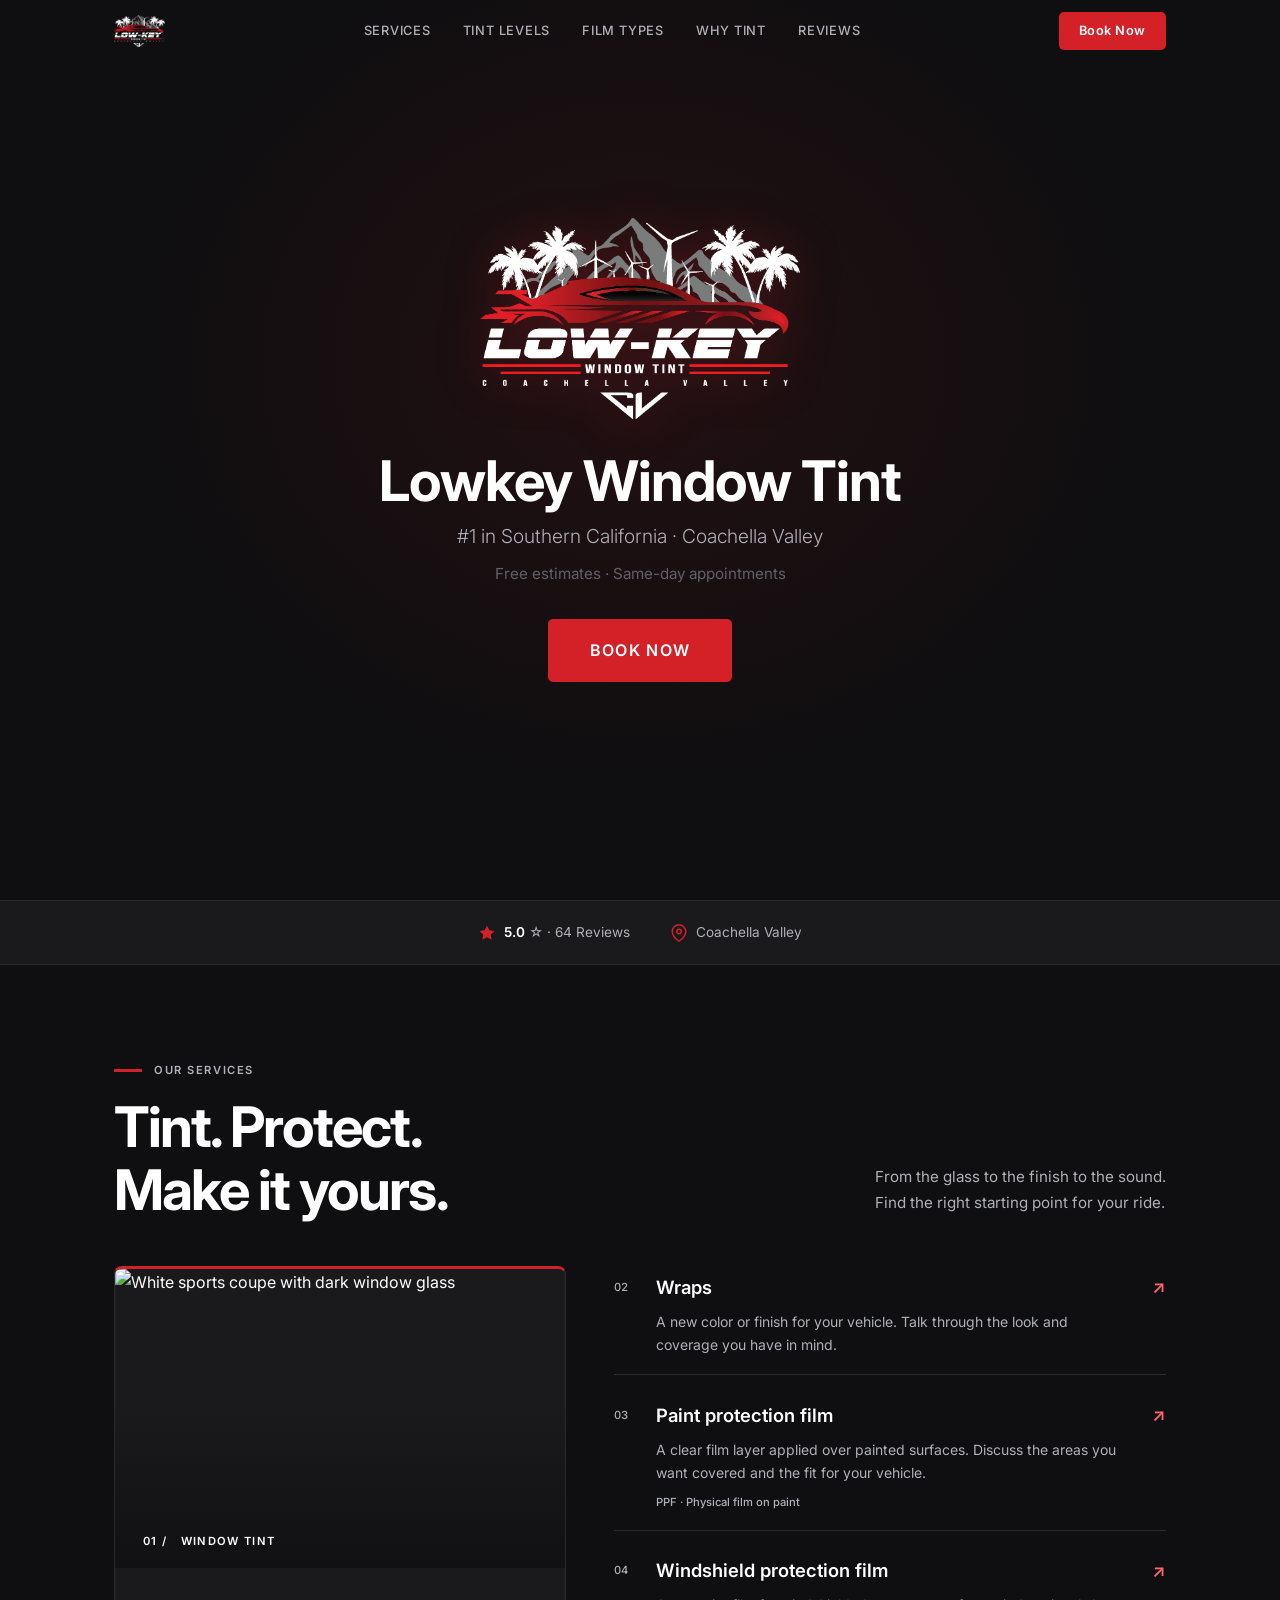
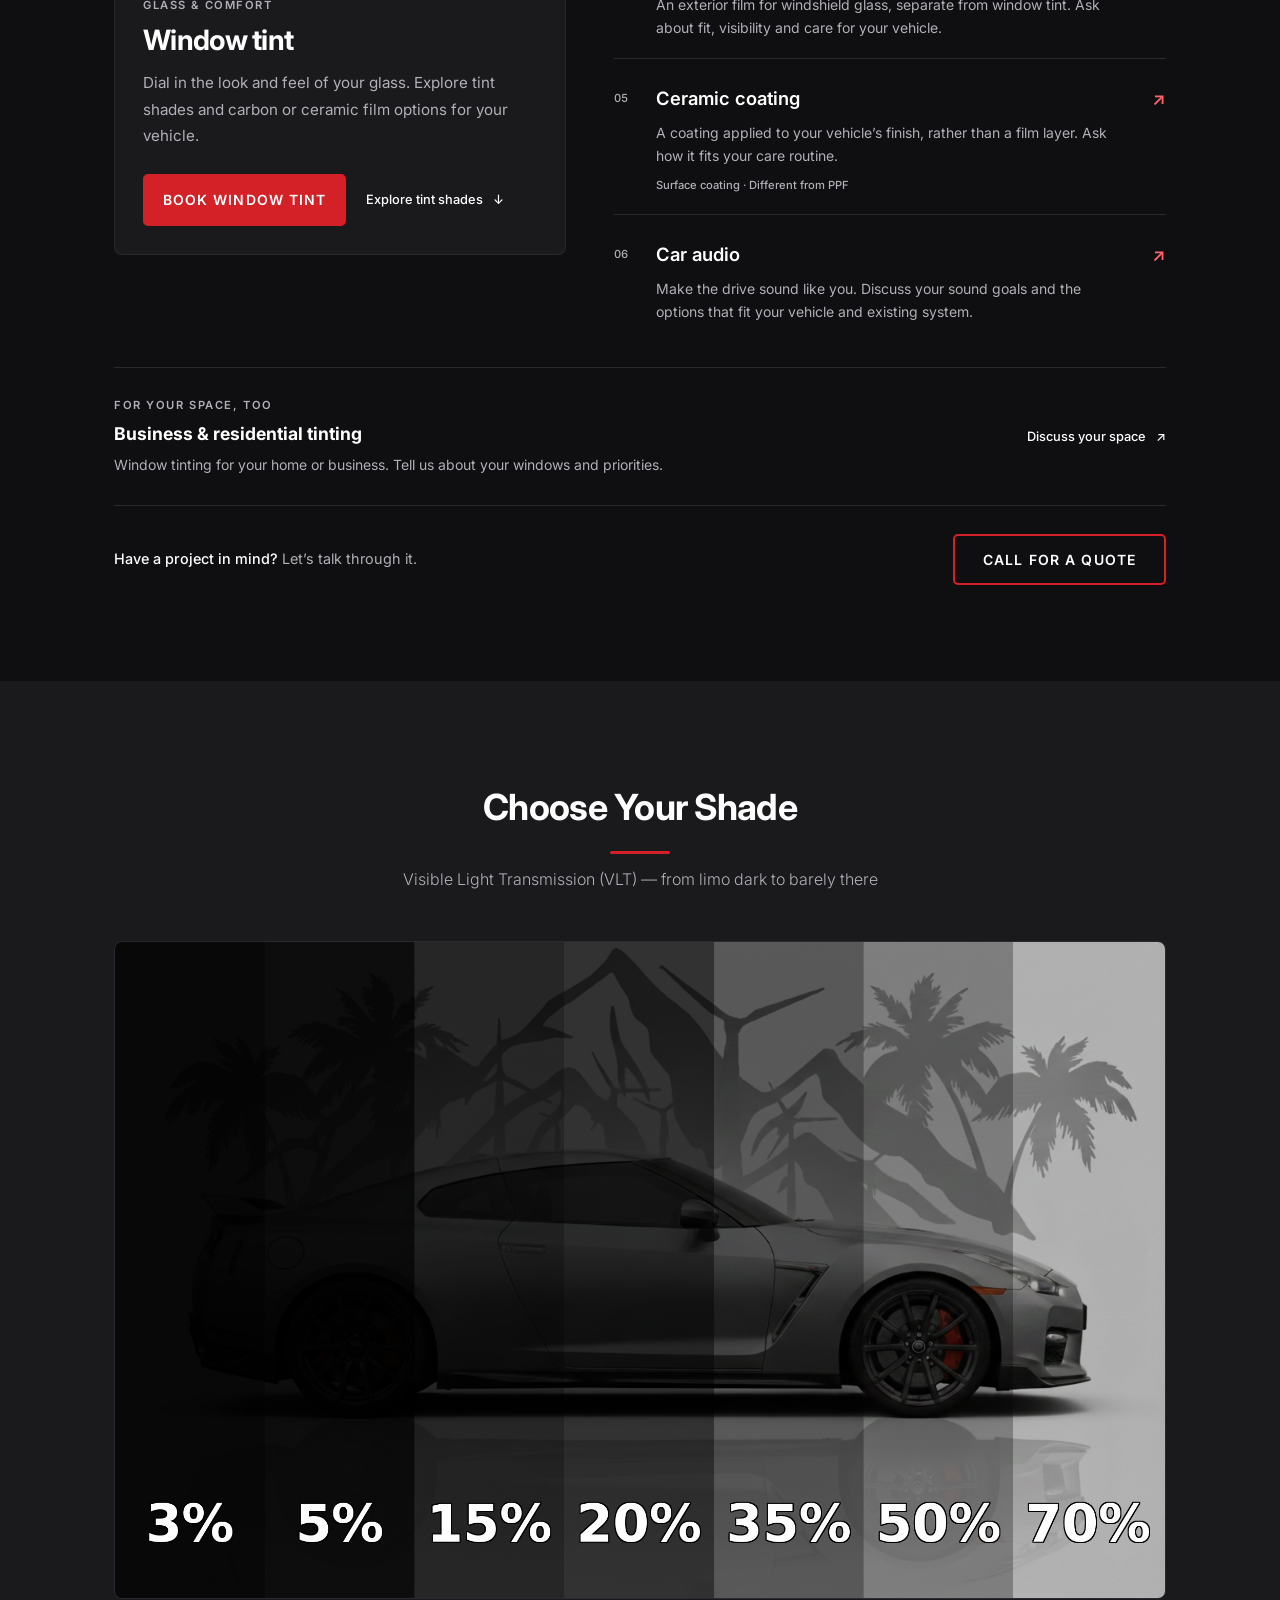
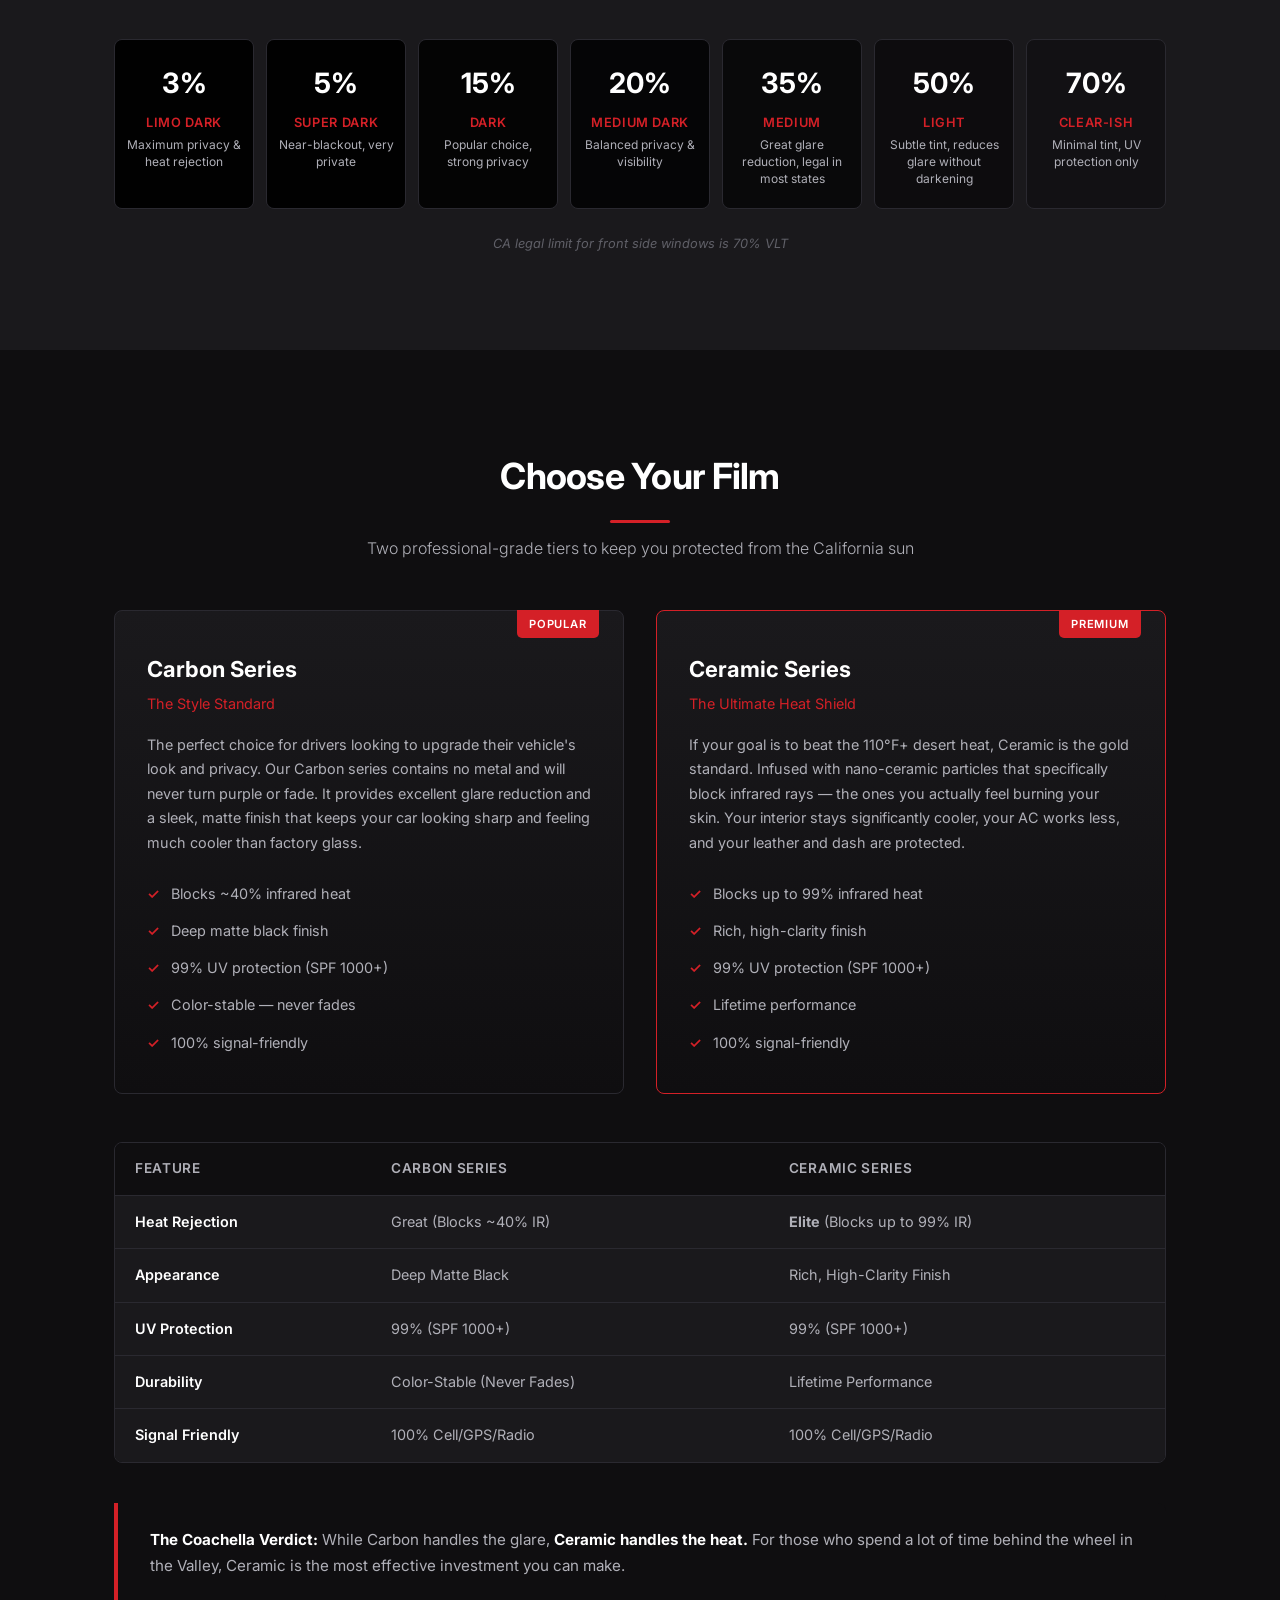
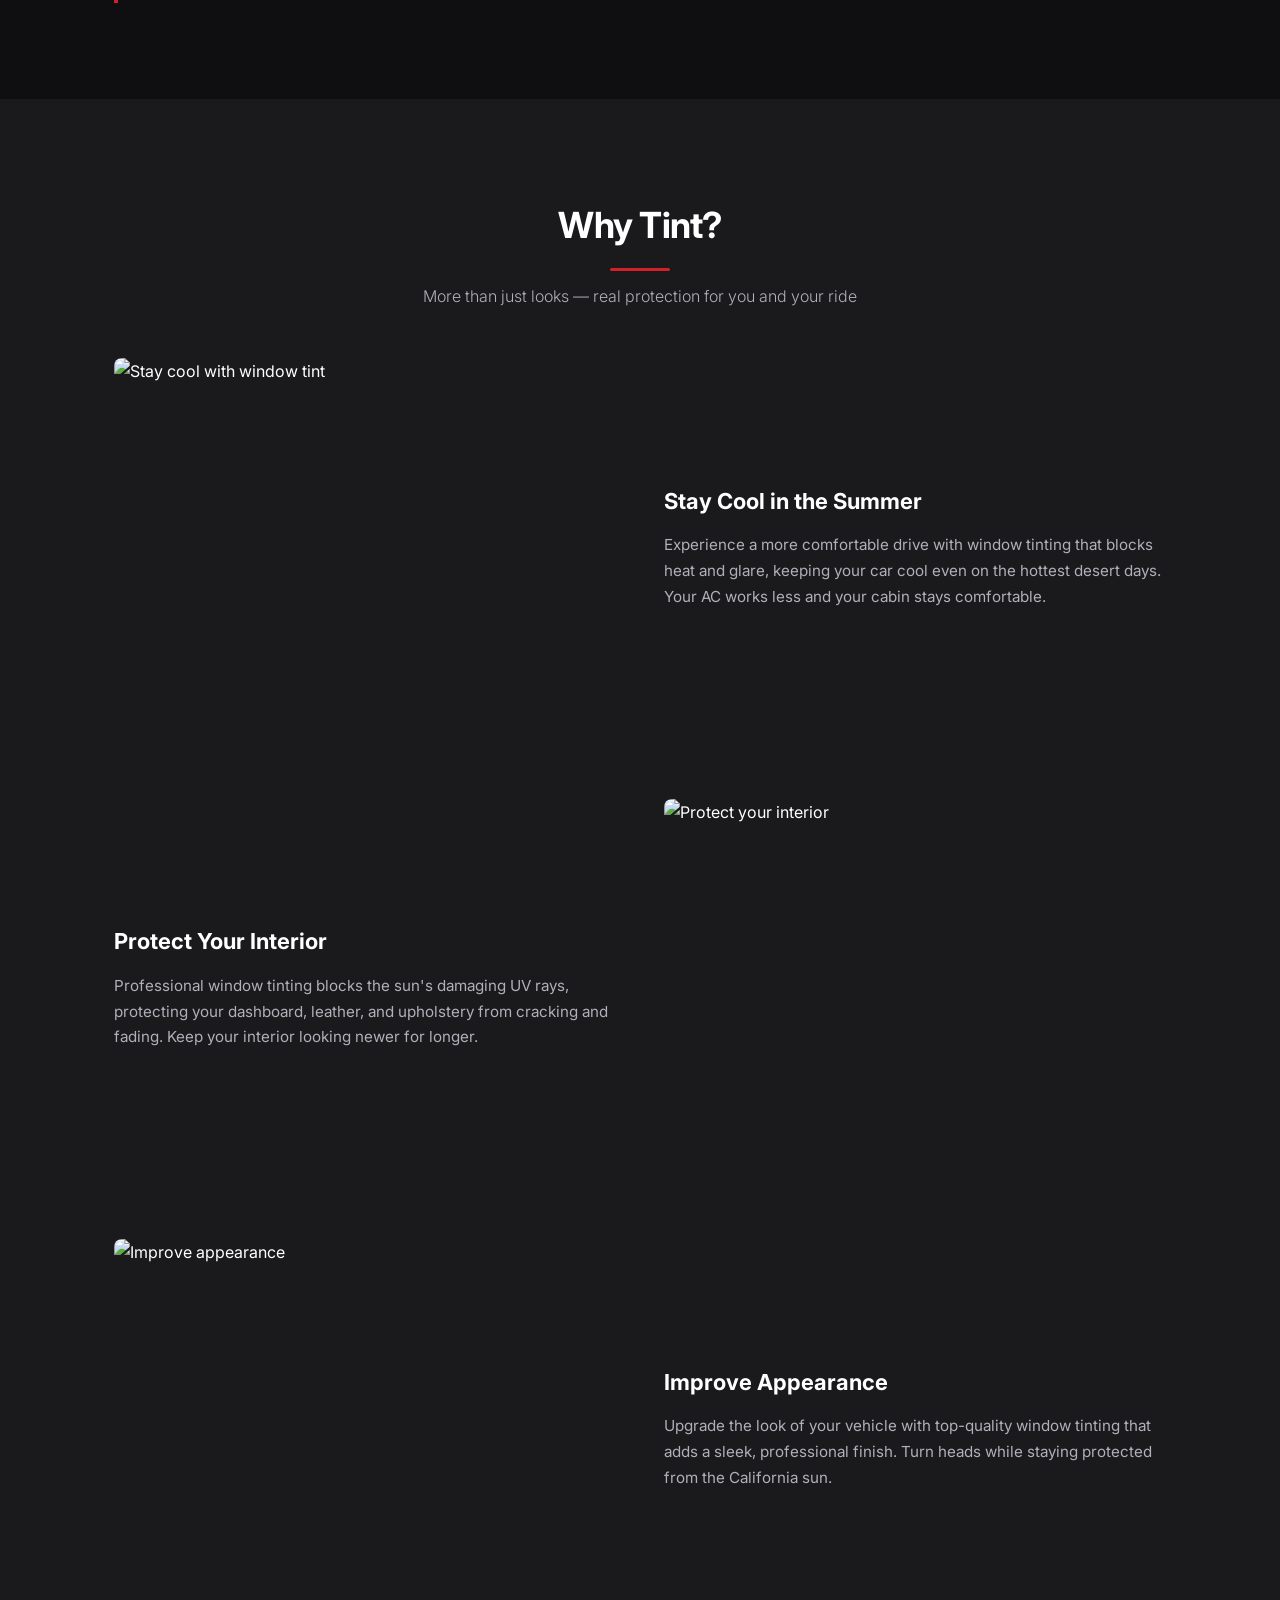
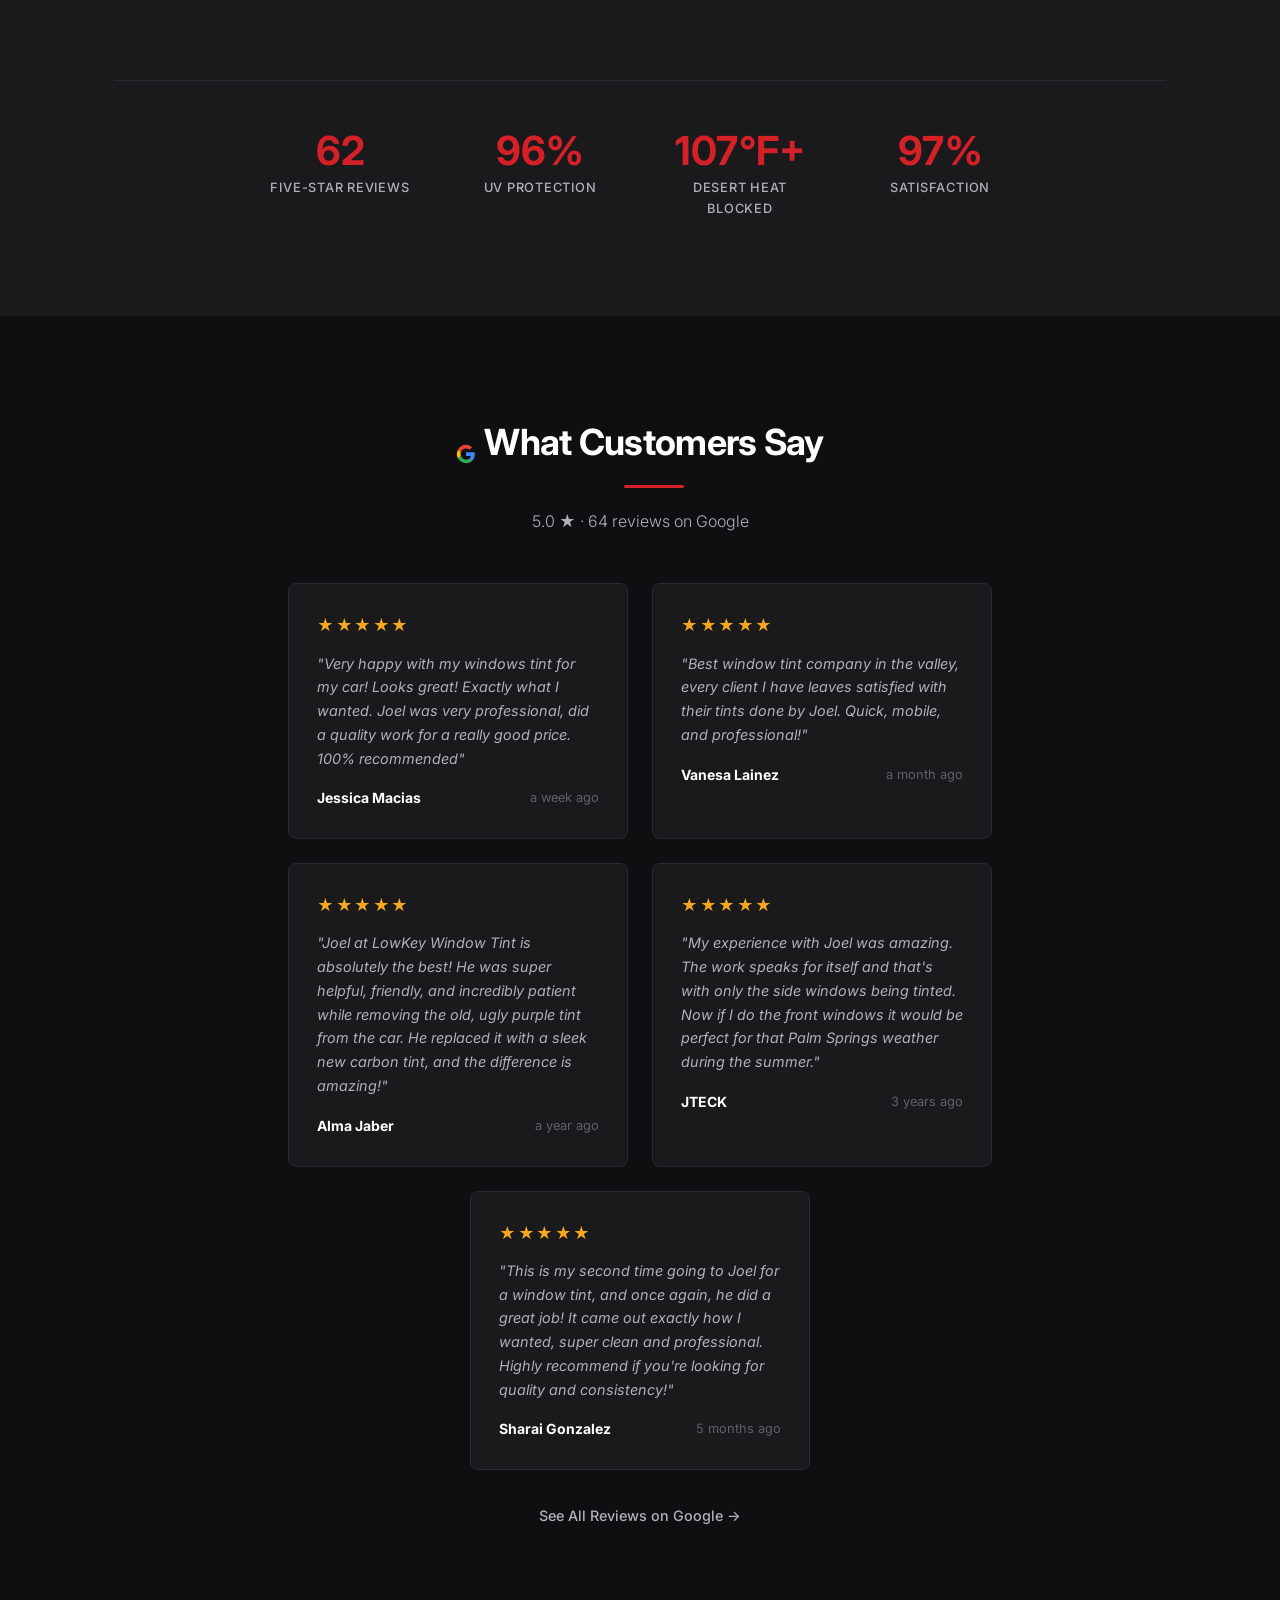
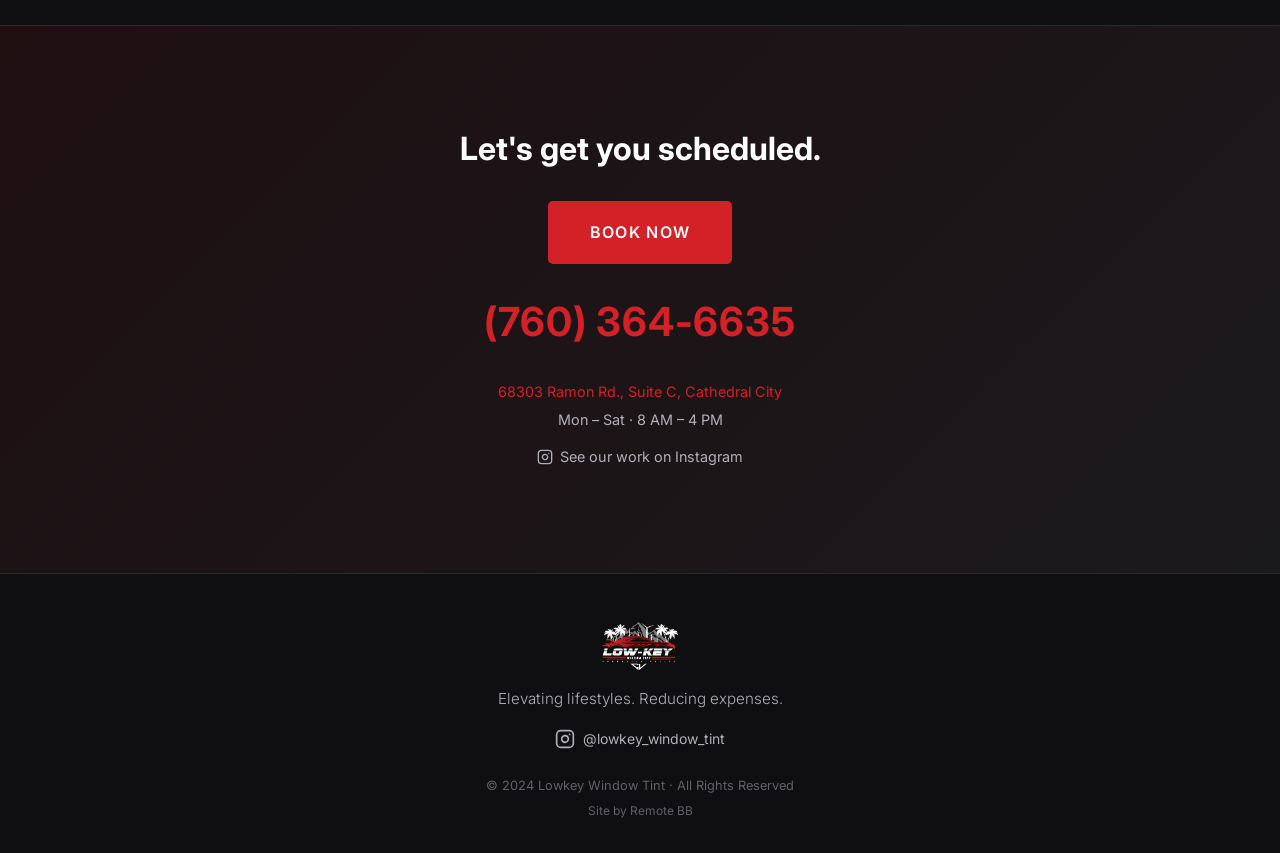
==== commit 8be2e3b1: "Build Lowkey services section preview" ====
--- a/index.html
+++ b/index.html
@@ -87,40 +87,86 @@
   </div>
 
   <!-- Services -->
-  <section class="section" id="services">
-    <div class="wrapper">
-      <h2 class="section-header">Our Services</h2>
-      <p class="section-subtitle">Professional tinting for vehicles and businesses</p>
-      <div class="services-grid">
-        <div class="service-card">
-          <div class="service-icon">
-            <svg width="40" height="40" viewBox="0 0 24 24" fill="none" stroke="var(--accent)" stroke-width="1.5"
-              stroke-linecap="round" stroke-linejoin="round">
-              <path
-                d="M5 17h14M5 17a2 2 0 0 1-2-2V7a2 2 0 0 1 2-2h14a2 2 0 0 1 2 2v8a2 2 0 0 1-2 2M5 17l-1.5 3M19 17l1.5 3" />
-              <circle cx="7.5" cy="17" r="2.5" />
-              <circle cx="16.5" cy="17" r="2.5" />
-            </svg>
-          </div>
-          <h3>Auto Tinting</h3>
-          <p>Transform your car into a cool, comfortable, and stylish ride with our expert window tinting services. We
-            work with all makes and models.</p>
-          <a href="https://lowkeytint.remotebb.com/book/" class="btn btn-primary">Book Now</a>
-        </div>
-        <div class="service-card">
-          <div class="service-icon">
-            <svg width="40" height="40" viewBox="0 0 24 24" fill="none" stroke="var(--accent)" stroke-width="1.5"
-              stroke-linecap="round" stroke-linejoin="round">
-              <rect x="3" y="3" width="18" height="18" rx="2" />
-              <path d="M3 9h18" />
-              <path d="M9 21V9" />
-            </svg>
-          </div>
-          <h3>Business & Residential Tinting</h3>
-          <p>Shield your business or home from the sun's damaging rays while enhancing privacy, energy efficiency, and
-            curb appeal with professional commercial tinting.</p>
-          <a href="tel:7603646635" class="btn btn-primary">Call Now</a>
-        </div>
+  <section class="section service-section" id="services" aria-labelledby="services-title">
+    <div class="wrapper">
+      <div class="services-heading">
+        <div>
+          <p class="services-eyebrow">Our services</p>
+          <h2 id="services-title">Tint. Protect.<br>Make it yours.</h2>
+        </div>
+        <p class="services-intro">From the glass to the finish to the sound.<br>Find the right starting point for your ride.</p>
+      </div>
+
+      <div class="services-layout">
+        <article class="service-feature" aria-labelledby="window-tint-title">
+          <div class="service-feature-media">
+            <img src="images/garage.jpg" alt="White sports coupe with dark window glass" width="4445" height="2570" loading="lazy" decoding="async">
+            <span class="service-feature-label"><span aria-hidden="true">01 /</span> Window tint</span>
+          </div>
+          <div class="service-feature-content">
+            <p class="service-category">Glass &amp; comfort</p>
+            <h3 id="window-tint-title">Window tint</h3>
+            <p>Dial in the look and feel of your glass. Explore tint shades and carbon or ceramic film options for your vehicle.</p>
+            <div class="service-feature-actions">
+              <a href="https://lowkeytint.remotebb.com/book/" class="btn btn-primary">Book window tint</a>
+              <a href="#tint-levels" class="service-text-link">Explore tint shades <span aria-hidden="true">&darr;</span></a>
+            </div>
+          </div>
+        </article>
+
+        <div class="service-list" aria-label="Vehicle services">
+          <article class="service-line">
+            <span class="service-number" aria-hidden="true">02</span>
+            <div class="service-line-content">
+              <h3><a href="tel:7603646635" aria-label="Call Lowkey to discuss vehicle wraps">Wraps <span aria-hidden="true">&nearr;</span></a></h3>
+              <p>A new color or finish for your vehicle. Talk through the look and coverage you have in mind.</p>
+            </div>
+          </article>
+          <article class="service-line">
+            <span class="service-number" aria-hidden="true">03</span>
+            <div class="service-line-content">
+              <h3><a href="tel:7603646635" aria-label="Call Lowkey to discuss paint protection film">Paint protection film <span aria-hidden="true">&nearr;</span></a></h3>
+              <p>A clear film layer applied over painted surfaces. Discuss the areas you want covered and the fit for your vehicle.</p>
+              <span class="service-detail">PPF &middot; Physical film on paint</span>
+            </div>
+          </article>
+          <article class="service-line">
+            <span class="service-number" aria-hidden="true">04</span>
+            <div class="service-line-content">
+              <h3><a href="tel:7603646635" aria-label="Call Lowkey to discuss windshield protection film">Windshield protection film <span aria-hidden="true">&nearr;</span></a></h3>
+              <p>An exterior film for windshield glass, separate from window tint. Ask about fit, visibility and care for your vehicle.</p>
+            </div>
+          </article>
+          <article class="service-line">
+            <span class="service-number" aria-hidden="true">05</span>
+            <div class="service-line-content">
+              <h3><a href="tel:7603646635" aria-label="Call Lowkey to discuss ceramic coating">Ceramic coating <span aria-hidden="true">&nearr;</span></a></h3>
+              <p>A coating applied to your vehicle&rsquo;s finish, rather than a film layer. Ask how it fits your care routine.</p>
+              <span class="service-detail">Surface coating &middot; Different from PPF</span>
+            </div>
+          </article>
+          <article class="service-line">
+            <span class="service-number" aria-hidden="true">06</span>
+            <div class="service-line-content">
+              <h3><a href="tel:7603646635" aria-label="Call Lowkey to discuss car audio">Car audio <span aria-hidden="true">&nearr;</span></a></h3>
+              <p>Make the drive sound like you. Discuss your sound goals and the options that fit your vehicle and existing system.</p>
+            </div>
+          </article>
+        </div>
+      </div>
+
+      <div class="services-space">
+        <div>
+          <p class="service-category">For your space, too</p>
+          <h3>Business &amp; residential tinting</h3>
+          <p>Window tinting for your home or business. Tell us about your windows and priorities.</p>
+        </div>
+        <a href="tel:7603646635" class="service-text-link" aria-label="Call Lowkey to discuss business or residential window tinting">Discuss your space <span aria-hidden="true">&nearr;</span></a>
+      </div>
+
+      <div class="services-quote">
+        <p>Have a project in mind? <span>Let&rsquo;s talk through it.</span></p>
+        <a href="tel:7603646635" class="btn btn-outline">Call for a quote</a>
       </div>
     </div>
   </section>
--- a/css/style.css
+++ b/css/style.css
@@ -401,44 +401,219 @@
    Services
    ============================================ */
 
-.services-grid {
+.service-section {
+  scroll-margin-top: 80px;
+}
+
+.services-heading {
+  display: flex;
+  align-items: flex-end;
+  justify-content: space-between;
+  gap: 3rem;
+  margin-bottom: 2.75rem;
+}
+
+.services-eyebrow,
+.service-category {
+  color: var(--text-secondary);
+  font-size: 0.7rem;
+  font-weight: 600;
+  letter-spacing: 0.14em;
+  text-transform: uppercase;
+}
+
+.services-eyebrow {
+  display: flex;
+  align-items: center;
+  gap: 0.75rem;
+  margin-bottom: 1rem;
+}
+.services-eyebrow::before {
+  content: '';
+  width: 28px;
+  height: 3px;
+  background: var(--accent);
+}
+
+.services-heading h2 {
+  font-size: clamp(2.25rem, 4.5vw, 3.5rem);
+  font-weight: 700;
+  line-height: 1.12;
+  letter-spacing: -0.035em;
+}
+.services-intro {
+  color: var(--text-secondary);
+  font-size: 0.95rem;
+  line-height: 1.75;
+  max-width: 320px;
+  padding-bottom: 0.3rem;
+}
+
+.services-layout {
   display: grid;
-  grid-template-columns: repeat(2, 1fr);
-  gap: 2rem;
-}
-
-.service-card {
+  grid-template-columns: minmax(0, 0.9fr) minmax(0, 1.1fr);
+  align-items: start;
+  gap: 3rem;
+}
+
+.service-feature {
+  overflow: hidden;
   background: var(--surface);
   border: 1px solid var(--border);
   border-top: 3px solid var(--accent);
   border-radius: var(--radius);
-  padding: 2.5rem 2rem;
-  text-align: center;
-  transition: transform 0.25s ease, border-color 0.25s ease;
-}
-.service-card:hover {
-  transform: translateY(-4px);
-  border-color: var(--accent);
-}
-
-.service-icon {
-  margin-bottom: 1.25rem;
-}
-
-.service-card h3 {
-  font-size: 1.25rem;
-  font-weight: 700;
-  margin-bottom: 0.75rem;
-}
-
-.service-card p {
+}
+.service-feature-media {
+  position: relative;
+  aspect-ratio: 3 / 2;
+  overflow: hidden;
+}
+.service-feature-media img {
+  width: 100%;
+  height: 100%;
+  object-fit: cover;
+  object-position: 62% center;
+}
+.service-feature-media::after {
+  content: '';
+  position: absolute;
+  inset: 0;
+  background: linear-gradient(180deg, transparent 45%, rgba(15,14,16,0.8));
+}
+.service-feature-label {
+  position: absolute;
+  left: 1.75rem;
+  bottom: 1.1rem;
+  z-index: 1;
+  color: var(--text);
+  font-size: 0.7rem;
+  font-weight: 600;
+  letter-spacing: 0.12em;
+  text-transform: uppercase;
+}
+.service-feature-label span { margin-right: 0.55rem; }
+.service-feature-content { padding: 1.75rem; }
+.service-feature-content h3 {
+  font-size: 1.75rem;
+  letter-spacing: -0.025em;
+  margin: 0.4rem 0 0.75rem;
+  line-height: 1.3;
+}
+.service-feature-content > p:not(.service-category) {
   color: var(--text-secondary);
   font-size: 0.95rem;
-  margin-bottom: 1.5rem;
-}
-
-@media (max-width: 640px) {
-  .services-grid { grid-template-columns: 1fr; }
+  line-height: 1.75;
+}
+.service-feature-actions {
+  display: flex;
+  flex-wrap: wrap;
+  align-items: center;
+  gap: 0.5rem 1.25rem;
+  margin-top: 1.5rem;
+}
+.service-feature-actions .btn { padding: 0.75rem 1.1rem; }
+
+.service-text-link {
+  display: inline-flex;
+  align-items: center;
+  gap: 0.6rem;
+  min-height: 44px;
+  color: var(--text);
+  font-size: 0.8rem;
+  font-weight: 500;
+}
+.service-text-link:hover { color: #ff646a; }
+
+.service-line {
+  display: grid;
+  grid-template-columns: 26px minmax(0, 1fr);
+  gap: 1rem;
+  padding: 1.15rem 0;
+  border-top: 1px solid var(--border);
+}
+.service-line:first-child { padding-top: 0; border-top: none; }
+.service-line:last-child { padding-bottom: 0; }
+.service-number {
+  padding-top: 0.75rem;
+  color: var(--text-secondary);
+  font-size: 0.7rem;
+  font-weight: 500;
+  font-variant-numeric: tabular-nums;
+}
+.service-line h3 { font-size: 1.15rem; font-weight: 600; line-height: 1.3; }
+.service-line h3 a {
+  display: flex;
+  align-items: center;
+  justify-content: space-between;
+  gap: 1rem;
+  min-height: 44px;
+  color: var(--text);
+}
+.service-line h3 a:hover { color: #ff646a; }
+.service-line h3 a span { color: #ff646a; font-size: 1.1rem; }
+.service-line p {
+  color: var(--text-secondary);
+  font-size: 0.875rem;
+  line-height: 1.65;
+  max-width: 460px;
+}
+.service-detail {
+  display: block;
+  color: var(--text-secondary);
+  font-size: 0.7rem;
+  font-weight: 500;
+  margin-top: 0.55rem;
+}
+
+.services-space {
+  display: flex;
+  align-items: center;
+  justify-content: space-between;
+  gap: 2rem;
+  border-top: 1px solid var(--border);
+  border-bottom: 1px solid var(--border);
+  padding: 1.75rem 0;
+  margin-top: 2.75rem;
+}
+.services-space h3 { font-size: 1.1rem; line-height: 1.4; margin: 0.4rem 0; }
+.services-space p:last-child { color: var(--text-secondary); font-size: 0.875rem; }
+.services-space .service-text-link { flex-shrink: 0; }
+.services-quote {
+  display: flex;
+  align-items: center;
+  justify-content: space-between;
+  gap: 1.5rem;
+  padding-top: 1.75rem;
+}
+.services-quote p { font-size: 0.9rem; font-weight: 500; }
+.services-quote p span { color: var(--text-secondary); font-weight: 400; }
+.service-section .btn-outline { color: var(--text); }
+.service-section a:focus-visible {
+  outline: 2px solid #ff646a;
+  outline-offset: 5px;
+  border-radius: 2px;
+}
+
+@media (max-width: 900px) {
+  .services-layout { gap: 2rem; }
+  .service-feature-actions { align-items: flex-start; flex-direction: column; }
+  .services-intro { max-width: 270px; }
+}
+
+@media (max-width: 700px) {
+  .services-heading { align-items: flex-start; flex-direction: column; gap: 1.25rem; margin-bottom: 2rem; }
+  .services-intro { max-width: 100%; }
+  .services-layout { grid-template-columns: 1fr; gap: 2rem; }
+  .service-feature-media { aspect-ratio: 16 / 9; }
+  .service-feature-content { padding: 1.5rem; }
+  .service-feature-actions { flex-direction: row; align-items: center; }
+  .service-line { padding: 1.25rem 0; }
+  .service-line:first-child { border-top: 1px solid var(--border); padding-top: 1.25rem; }
+  .service-line:last-child { border-bottom: 1px solid var(--border); padding-bottom: 1.25rem; }
+  .service-line h3 { font-size: 1.05rem; }
+  .services-space { margin-top: 2rem; align-items: flex-start; flex-direction: column; gap: 0.75rem; border-top: none; padding-top: 0; }
+  .services-quote { align-items: flex-start; flex-direction: column; gap: 1rem; }
+  .services-quote .btn { width: 100%; }
 }
 
 /* ============================================
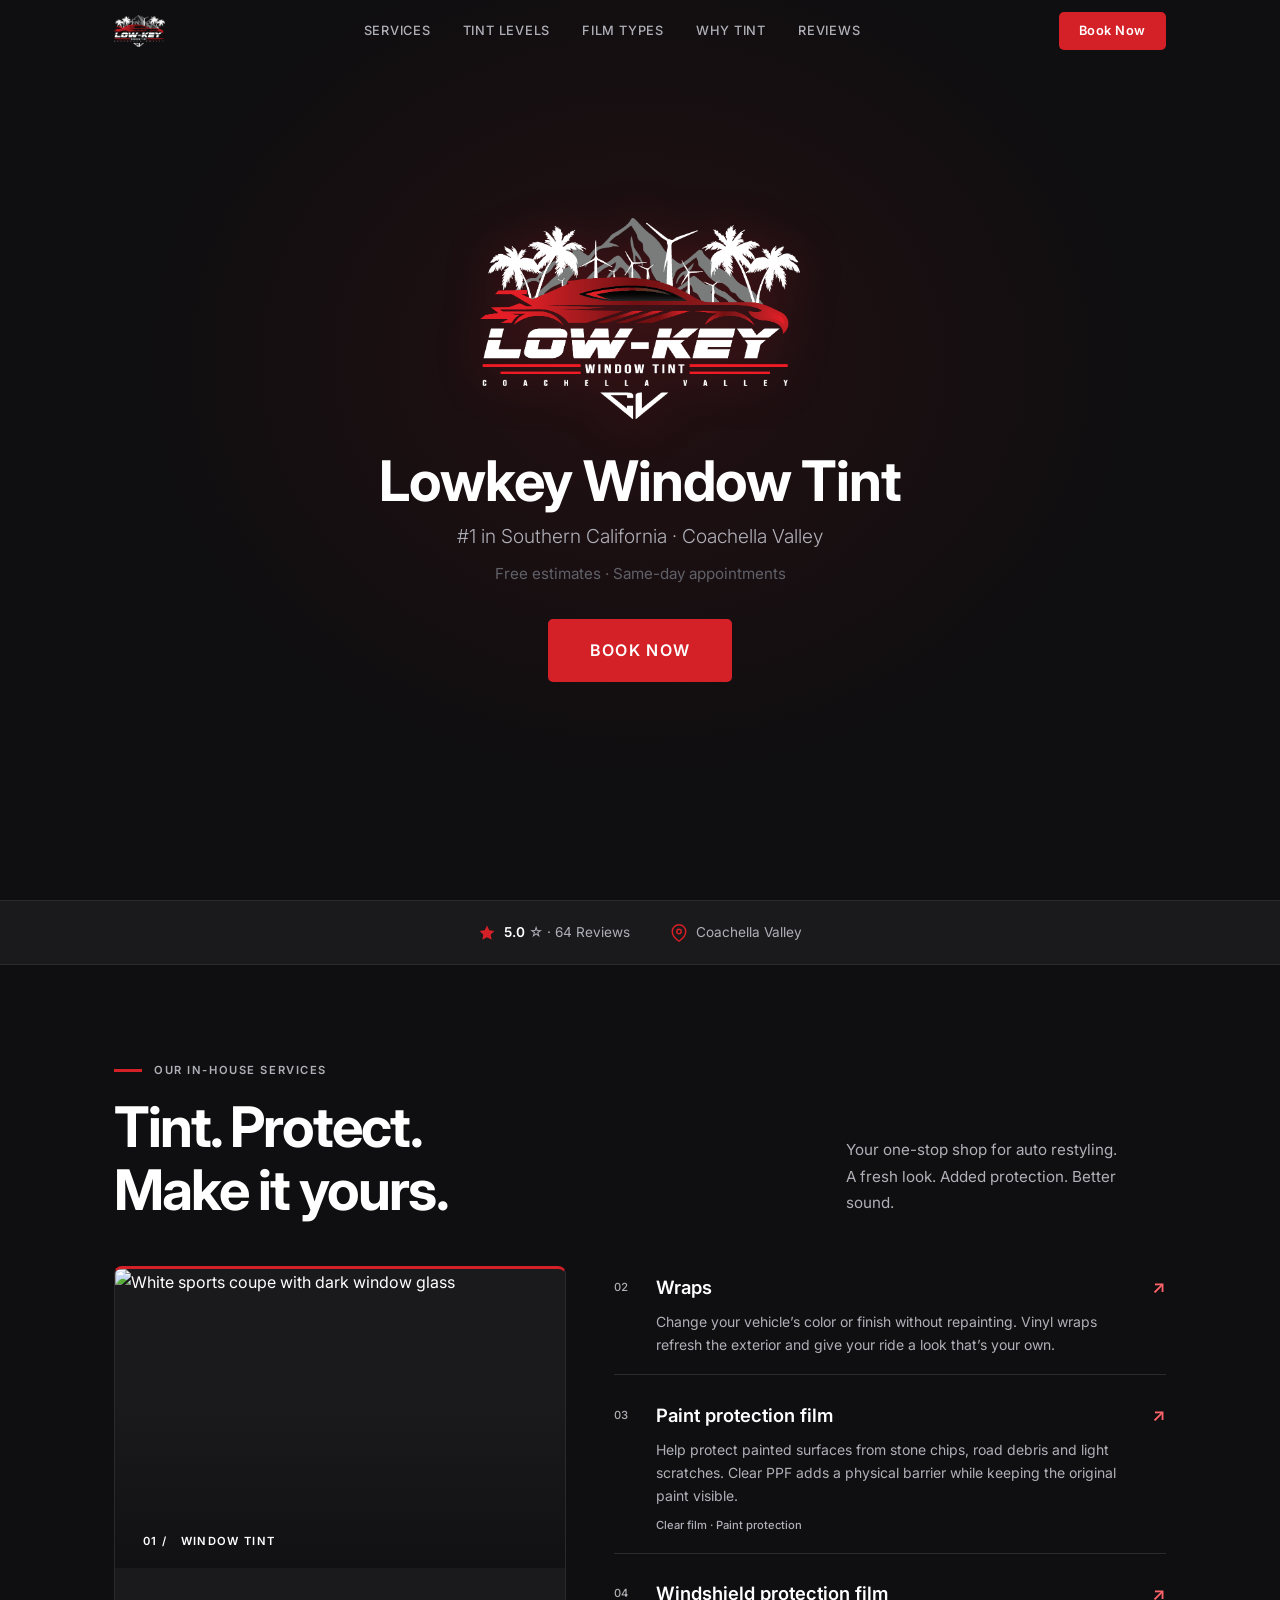
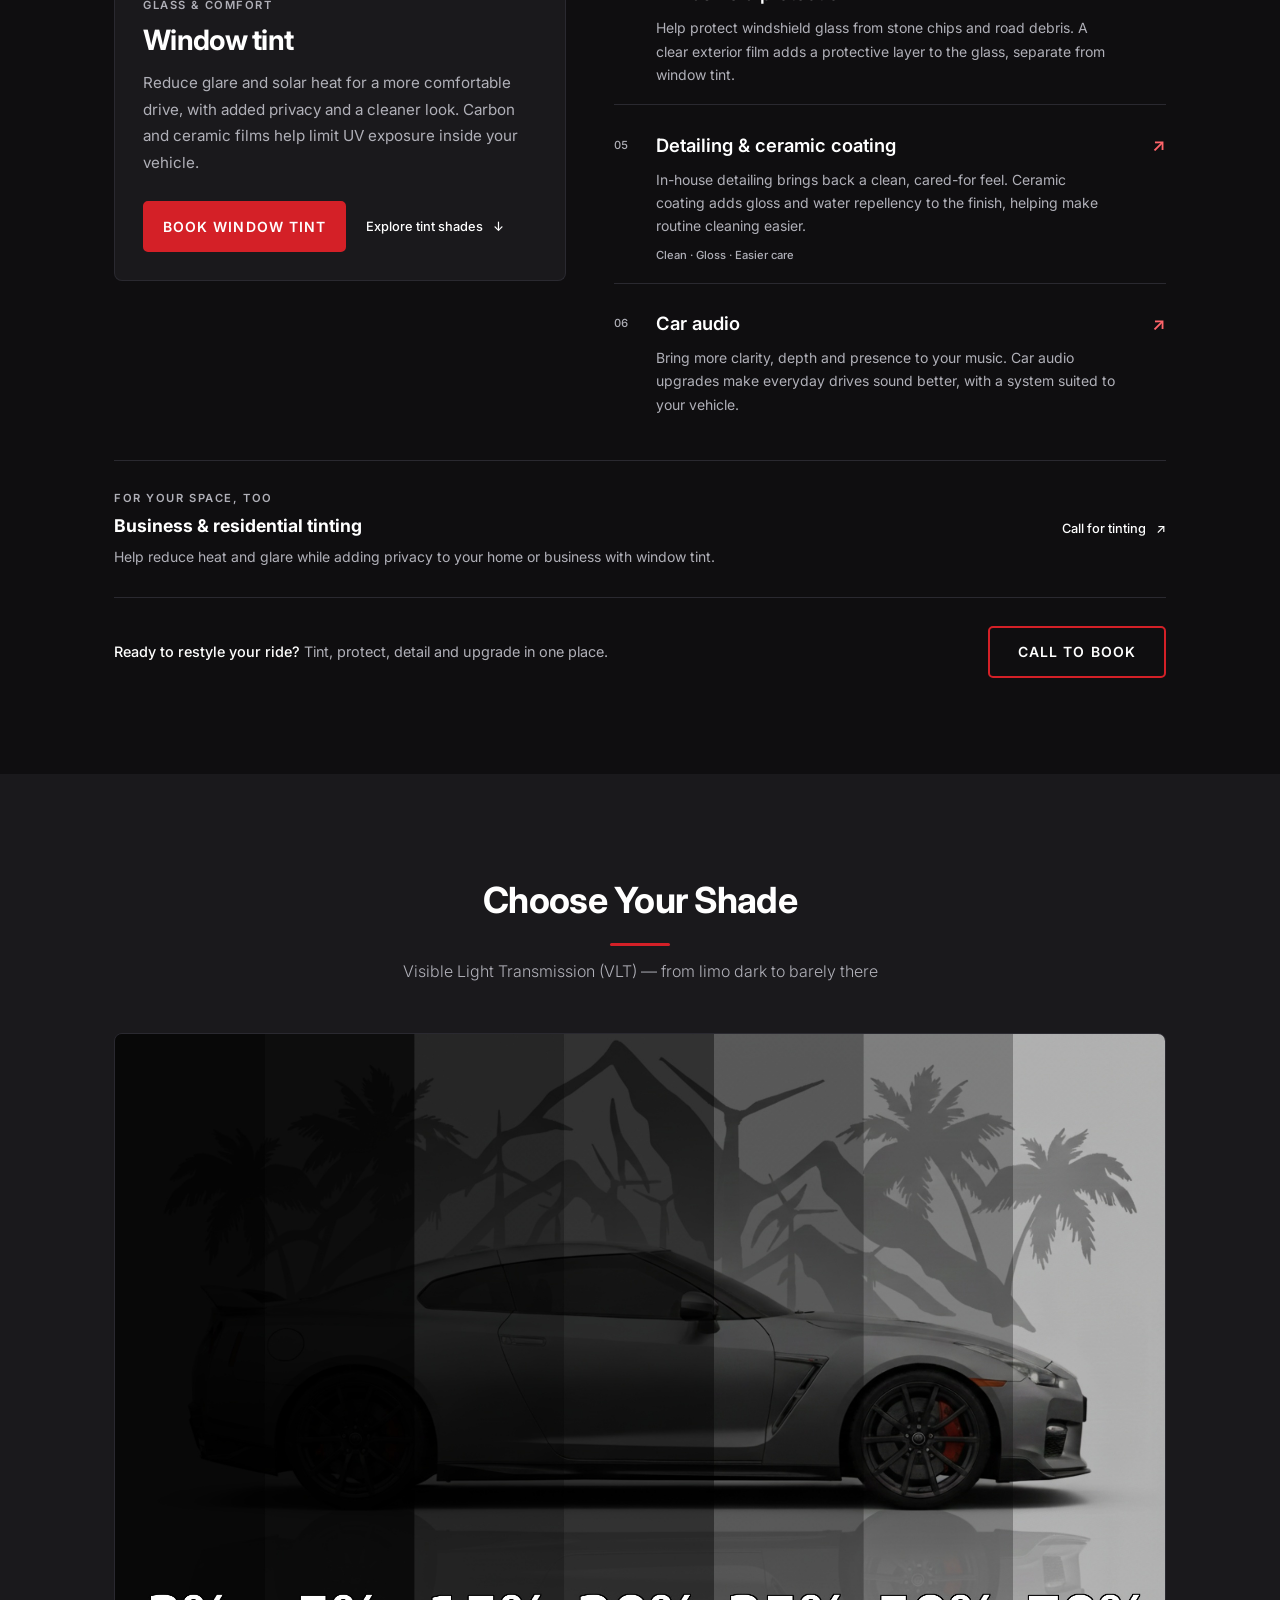
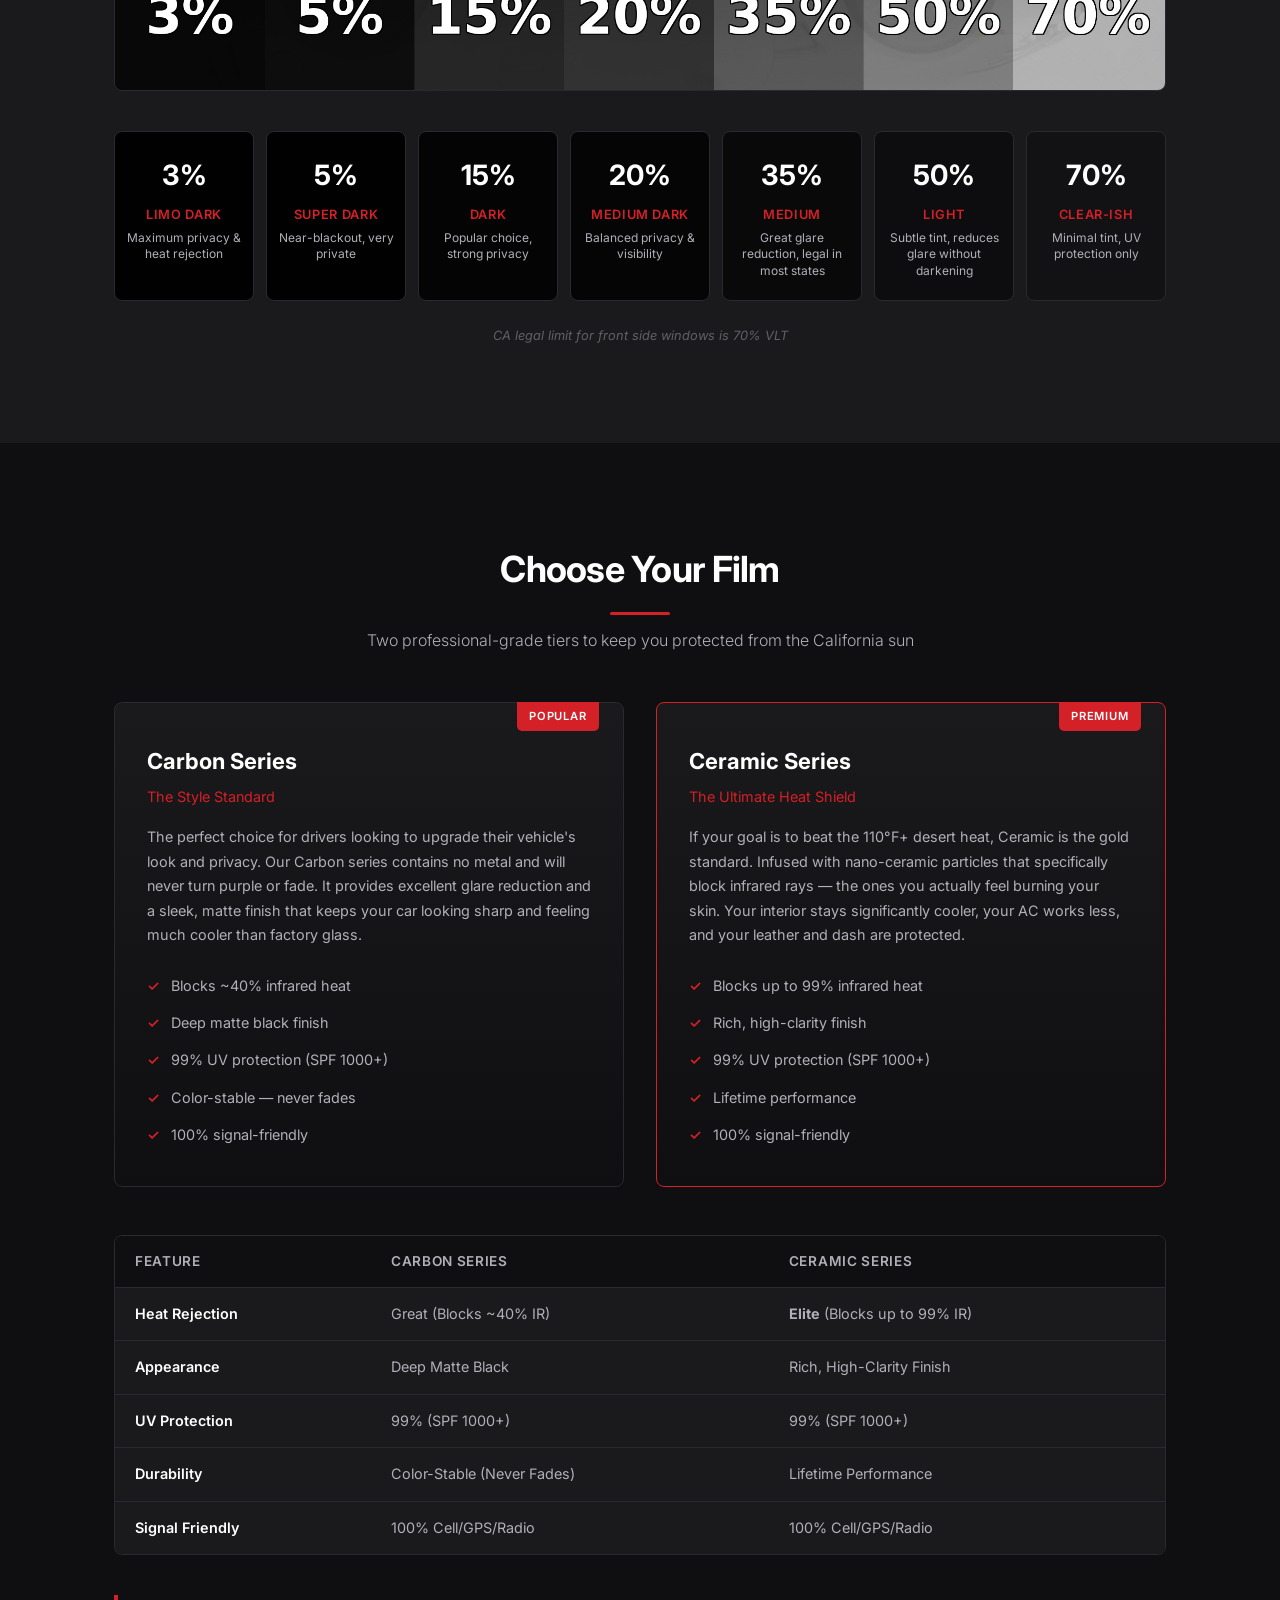
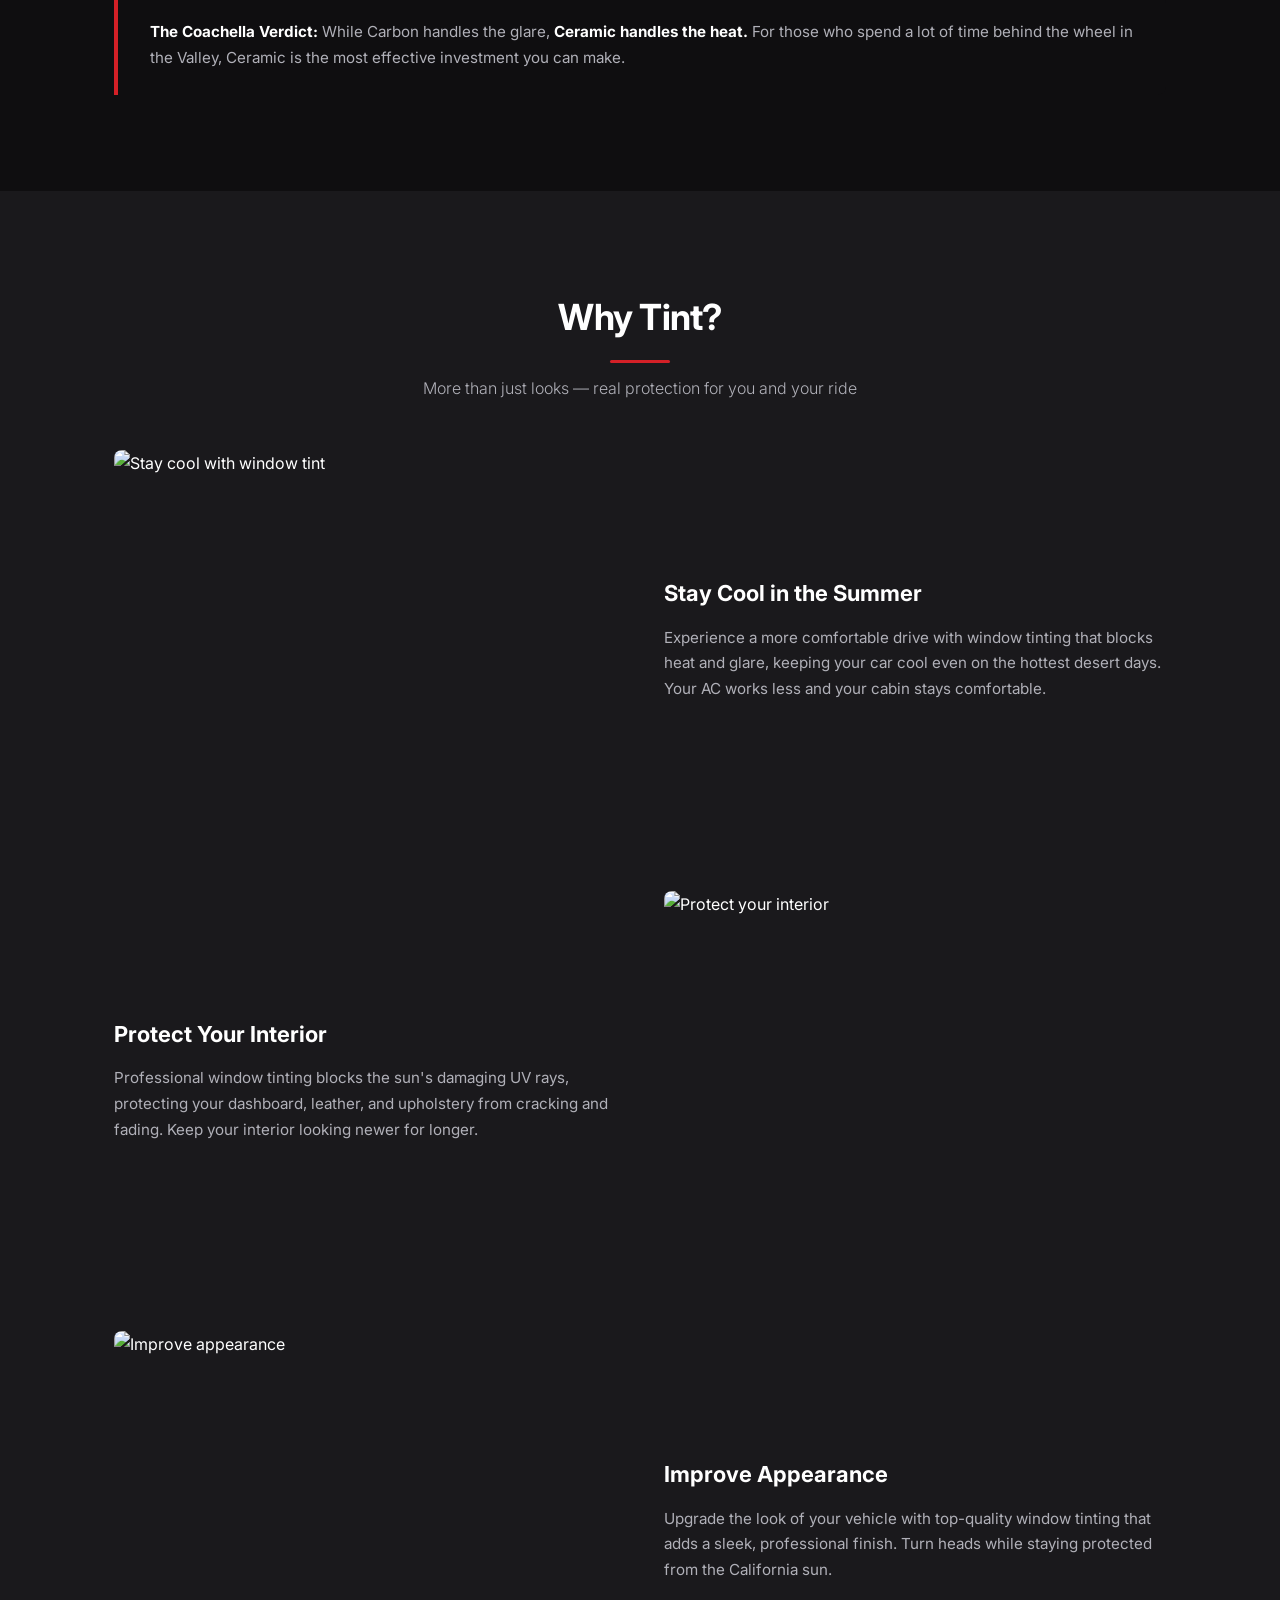
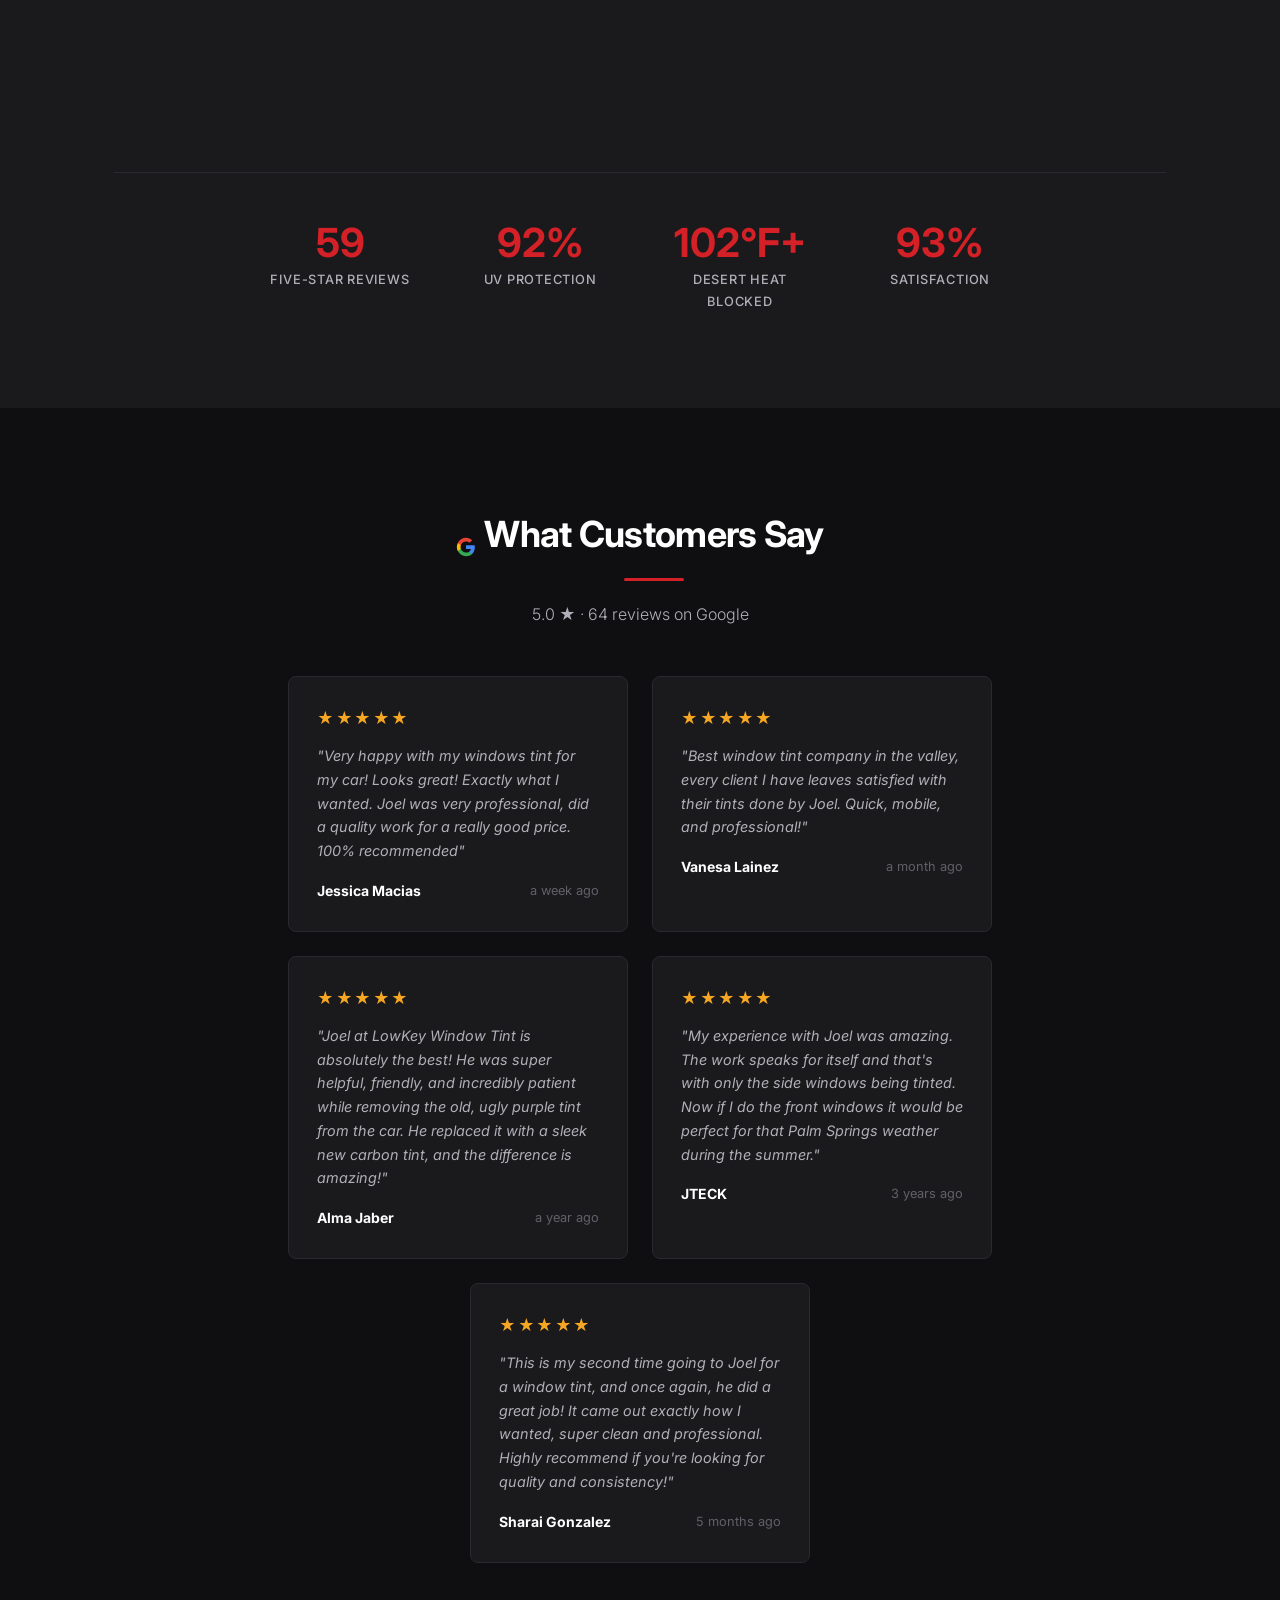
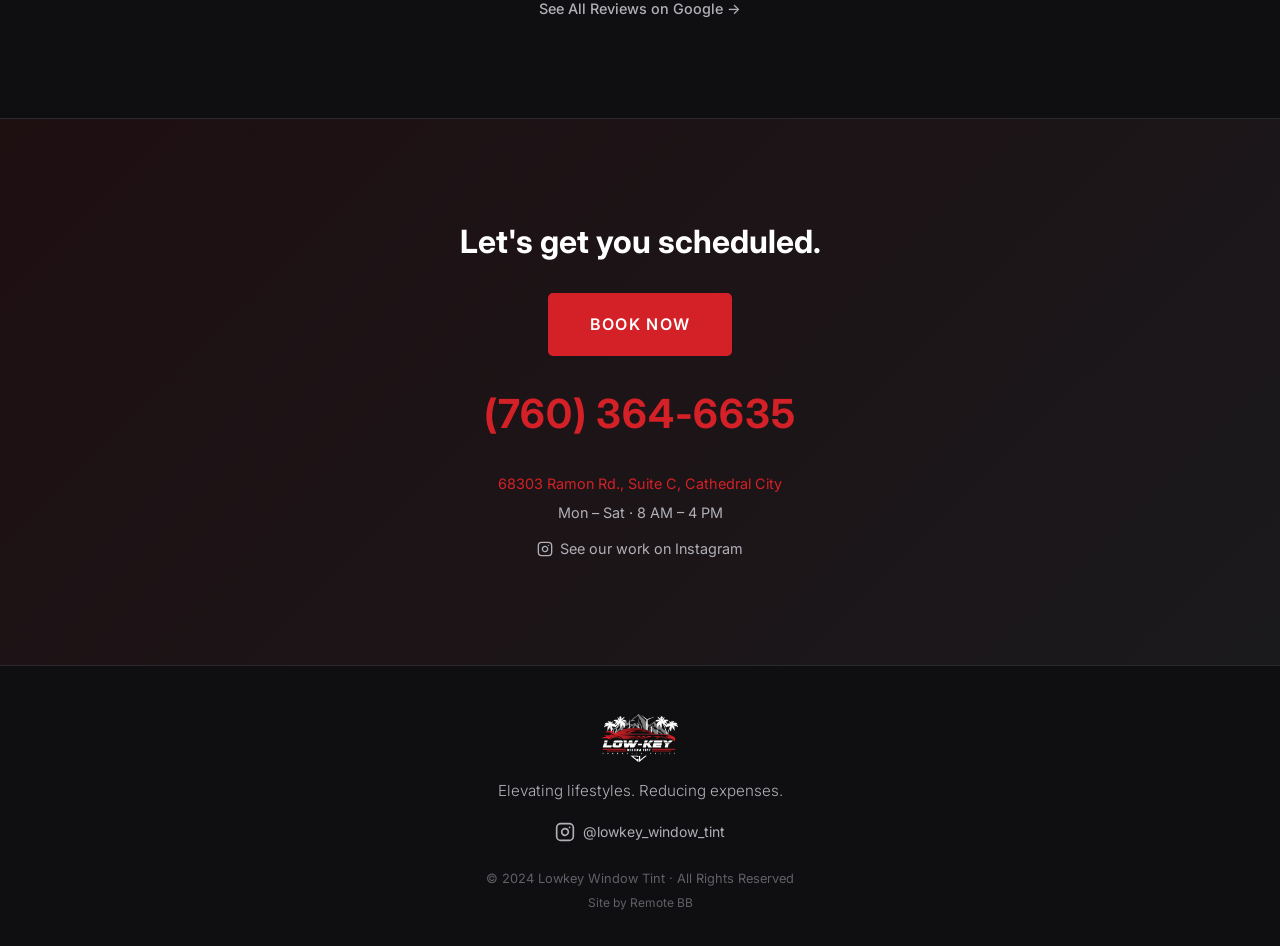
==== commit 573cc331: "Refine Lowkey services around vehicle benefits" ====
--- a/index.html
+++ b/index.html
@@ -91,10 +91,10 @@
     <div class="wrapper">
       <div class="services-heading">
         <div>
-          <p class="services-eyebrow">Our services</p>
+          <p class="services-eyebrow">Our in-house services</p>
           <h2 id="services-title">Tint. Protect.<br>Make it yours.</h2>
         </div>
-        <p class="services-intro">From the glass to the finish to the sound.<br>Find the right starting point for your ride.</p>
+        <p class="services-intro">Your one-stop shop for auto restyling.<br>A fresh look. Added protection. Better sound.</p>
       </div>
 
       <div class="services-layout">
@@ -106,7 +106,7 @@
           <div class="service-feature-content">
             <p class="service-category">Glass &amp; comfort</p>
             <h3 id="window-tint-title">Window tint</h3>
-            <p>Dial in the look and feel of your glass. Explore tint shades and carbon or ceramic film options for your vehicle.</p>
+            <p>Reduce glare and solar heat for a more comfortable drive, with added privacy and a cleaner look. Carbon and ceramic films help limit UV exposure inside your vehicle.</p>
             <div class="service-feature-actions">
               <a href="https://lowkeytint.remotebb.com/book/" class="btn btn-primary">Book window tint</a>
               <a href="#tint-levels" class="service-text-link">Explore tint shades <span aria-hidden="true">&darr;</span></a>
@@ -118,38 +118,38 @@
           <article class="service-line">
             <span class="service-number" aria-hidden="true">02</span>
             <div class="service-line-content">
-              <h3><a href="tel:7603646635" aria-label="Call Lowkey to discuss vehicle wraps">Wraps <span aria-hidden="true">&nearr;</span></a></h3>
-              <p>A new color or finish for your vehicle. Talk through the look and coverage you have in mind.</p>
+              <h3><a href="tel:7603646635" aria-label="Call Lowkey to book vehicle wraps">Wraps <span aria-hidden="true">&nearr;</span></a></h3>
+              <p>Change your vehicle&rsquo;s color or finish without repainting. Vinyl wraps refresh the exterior and give your ride a look that&rsquo;s your own.</p>
             </div>
           </article>
           <article class="service-line">
             <span class="service-number" aria-hidden="true">03</span>
             <div class="service-line-content">
-              <h3><a href="tel:7603646635" aria-label="Call Lowkey to discuss paint protection film">Paint protection film <span aria-hidden="true">&nearr;</span></a></h3>
-              <p>A clear film layer applied over painted surfaces. Discuss the areas you want covered and the fit for your vehicle.</p>
-              <span class="service-detail">PPF &middot; Physical film on paint</span>
+              <h3><a href="tel:7603646635" aria-label="Call Lowkey to book paint protection film">Paint protection film <span aria-hidden="true">&nearr;</span></a></h3>
+              <p>Help protect painted surfaces from stone chips, road debris and light scratches. Clear PPF adds a physical barrier while keeping the original paint visible.</p>
+              <span class="service-detail">Clear film &middot; Paint protection</span>
             </div>
           </article>
           <article class="service-line">
             <span class="service-number" aria-hidden="true">04</span>
             <div class="service-line-content">
-              <h3><a href="tel:7603646635" aria-label="Call Lowkey to discuss windshield protection film">Windshield protection film <span aria-hidden="true">&nearr;</span></a></h3>
-              <p>An exterior film for windshield glass, separate from window tint. Ask about fit, visibility and care for your vehicle.</p>
+              <h3><a href="tel:7603646635" aria-label="Call Lowkey to book windshield protection film">Windshield protection film <span aria-hidden="true">&nearr;</span></a></h3>
+              <p>Help protect windshield glass from stone chips and road debris. A clear exterior film adds a protective layer to the glass, separate from window tint.</p>
             </div>
           </article>
           <article class="service-line">
             <span class="service-number" aria-hidden="true">05</span>
             <div class="service-line-content">
-              <h3><a href="tel:7603646635" aria-label="Call Lowkey to discuss ceramic coating">Ceramic coating <span aria-hidden="true">&nearr;</span></a></h3>
-              <p>A coating applied to your vehicle&rsquo;s finish, rather than a film layer. Ask how it fits your care routine.</p>
-              <span class="service-detail">Surface coating &middot; Different from PPF</span>
+              <h3><a href="tel:7603646635" aria-label="Call Lowkey to book detailing and ceramic coating">Detailing &amp; ceramic coating <span aria-hidden="true">&nearr;</span></a></h3>
+              <p>In-house detailing brings back a clean, cared-for feel. Ceramic coating adds gloss and water repellency to the finish, helping make routine cleaning easier.</p>
+              <span class="service-detail">Clean &middot; Gloss &middot; Easier care</span>
             </div>
           </article>
           <article class="service-line">
             <span class="service-number" aria-hidden="true">06</span>
             <div class="service-line-content">
-              <h3><a href="tel:7603646635" aria-label="Call Lowkey to discuss car audio">Car audio <span aria-hidden="true">&nearr;</span></a></h3>
-              <p>Make the drive sound like you. Discuss your sound goals and the options that fit your vehicle and existing system.</p>
+              <h3><a href="tel:7603646635" aria-label="Call Lowkey to book car audio">Car audio <span aria-hidden="true">&nearr;</span></a></h3>
+              <p>Bring more clarity, depth and presence to your music. Car audio upgrades make everyday drives sound better, with a system suited to your vehicle.</p>
             </div>
           </article>
         </div>
@@ -159,14 +159,14 @@
         <div>
           <p class="service-category">For your space, too</p>
           <h3>Business &amp; residential tinting</h3>
-          <p>Window tinting for your home or business. Tell us about your windows and priorities.</p>
-        </div>
-        <a href="tel:7603646635" class="service-text-link" aria-label="Call Lowkey to discuss business or residential window tinting">Discuss your space <span aria-hidden="true">&nearr;</span></a>
+          <p>Help reduce heat and glare while adding privacy to your home or business with window tint.</p>
+        </div>
+        <a href="tel:7603646635" class="service-text-link" aria-label="Call Lowkey for business or residential window tinting">Call for tinting <span aria-hidden="true">&nearr;</span></a>
       </div>
 
       <div class="services-quote">
-        <p>Have a project in mind? <span>Let&rsquo;s talk through it.</span></p>
-        <a href="tel:7603646635" class="btn btn-outline">Call for a quote</a>
+        <p>Ready to restyle your ride? <span>Tint, protect, detail and upgrade in one place.</span></p>
+        <a href="tel:7603646635" class="btn btn-outline">Call to book</a>
       </div>
     </div>
   </section>
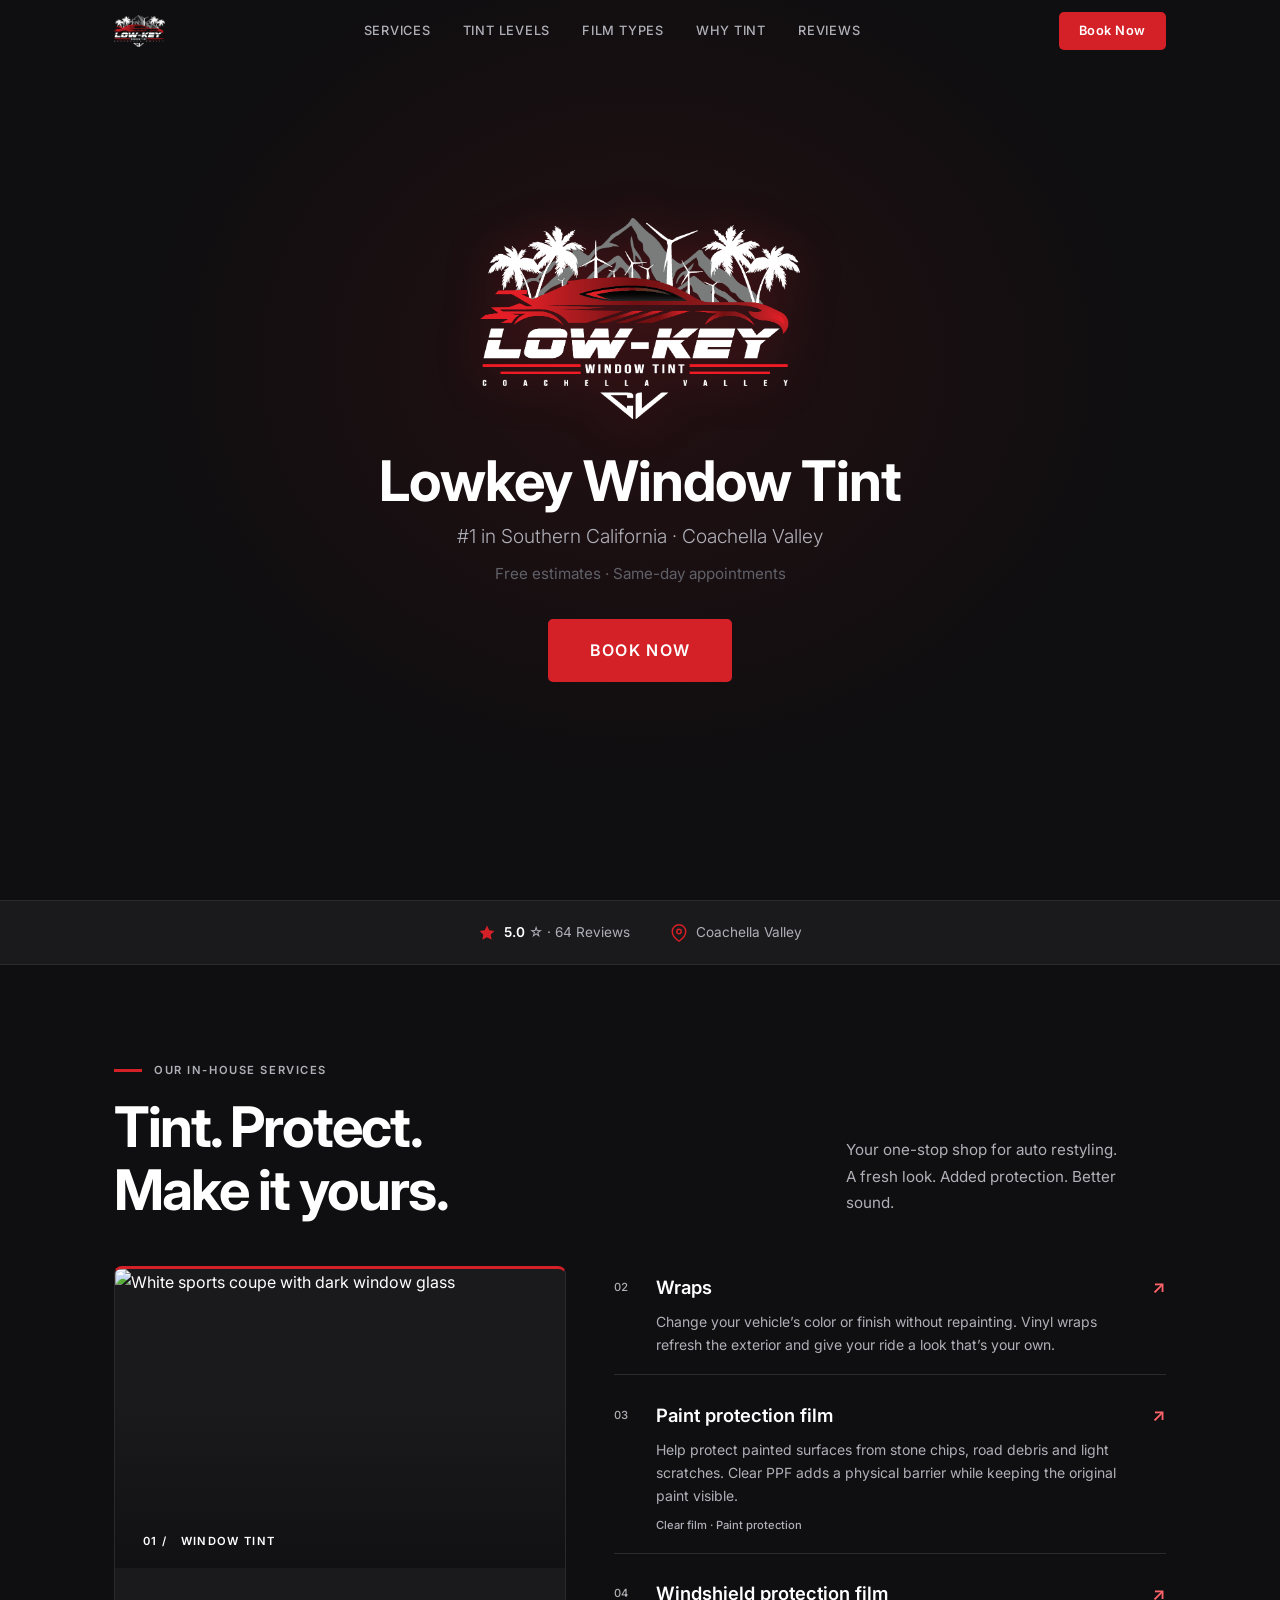
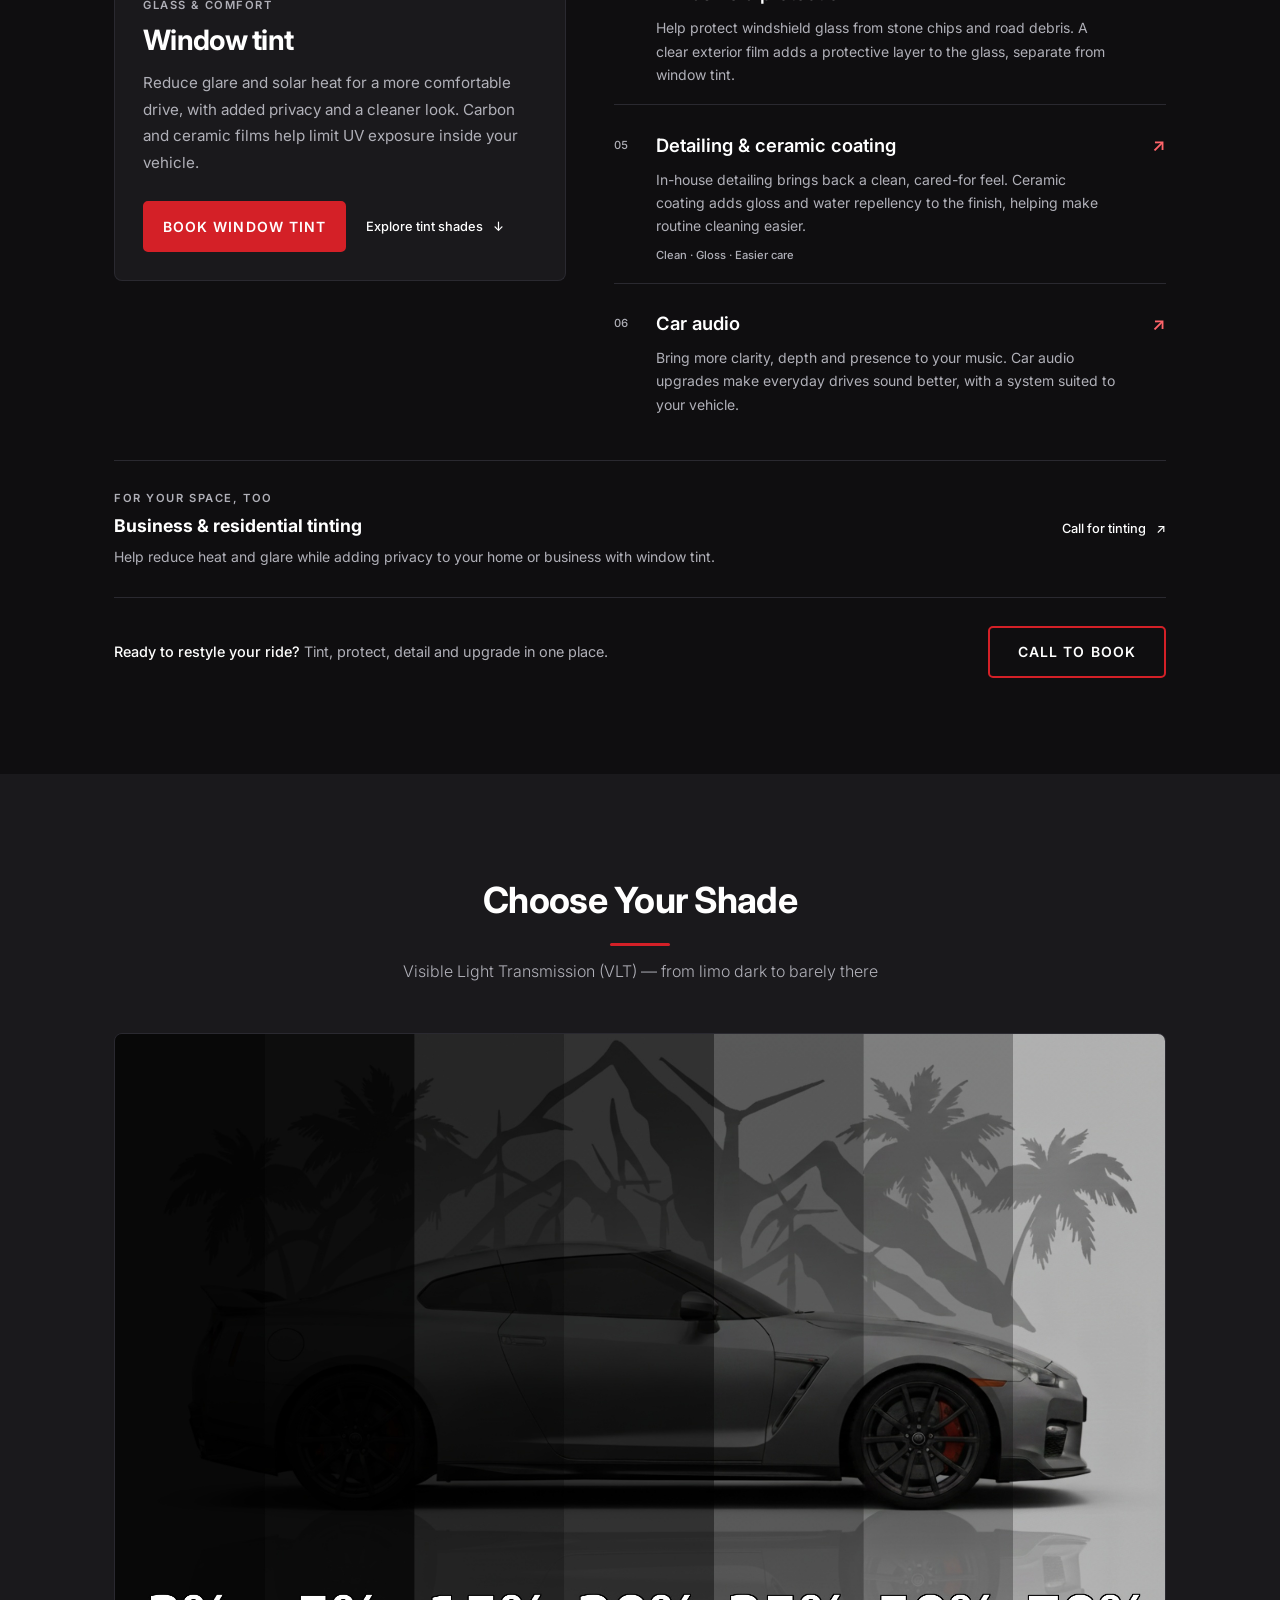
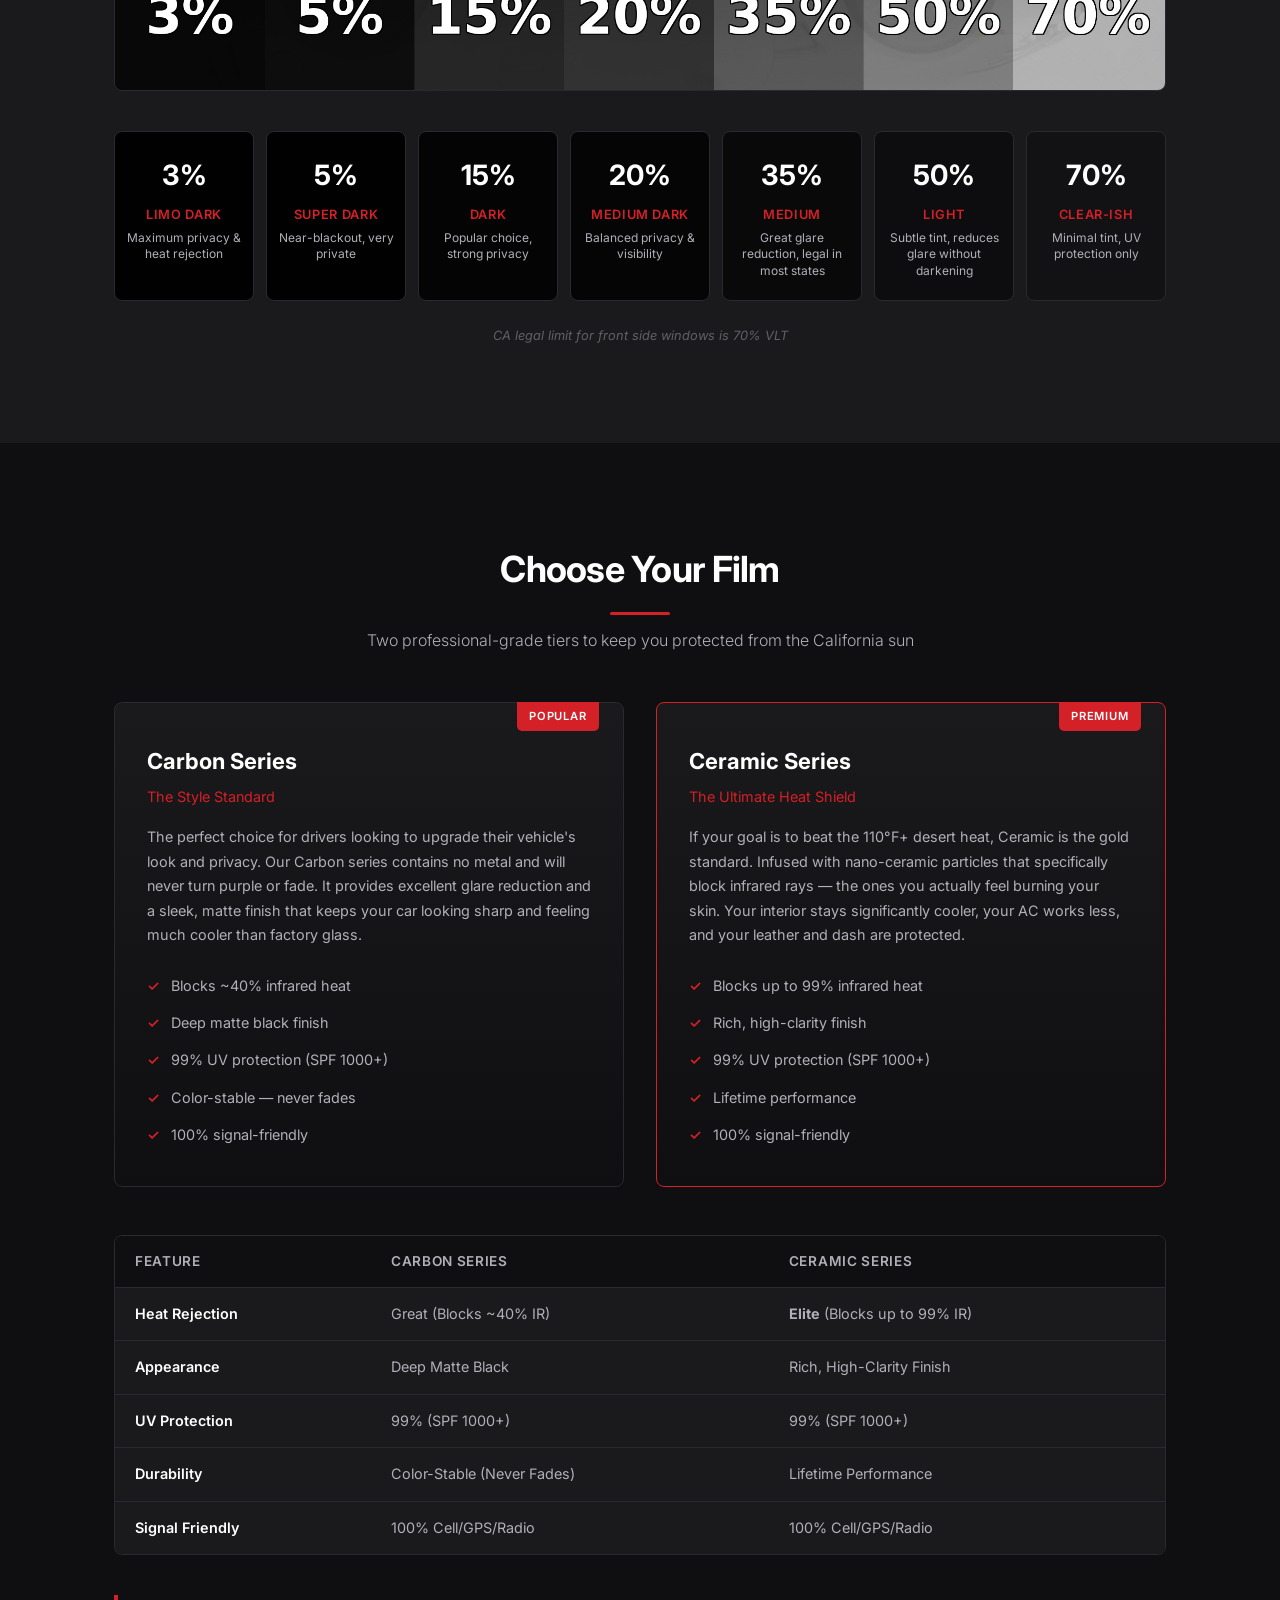
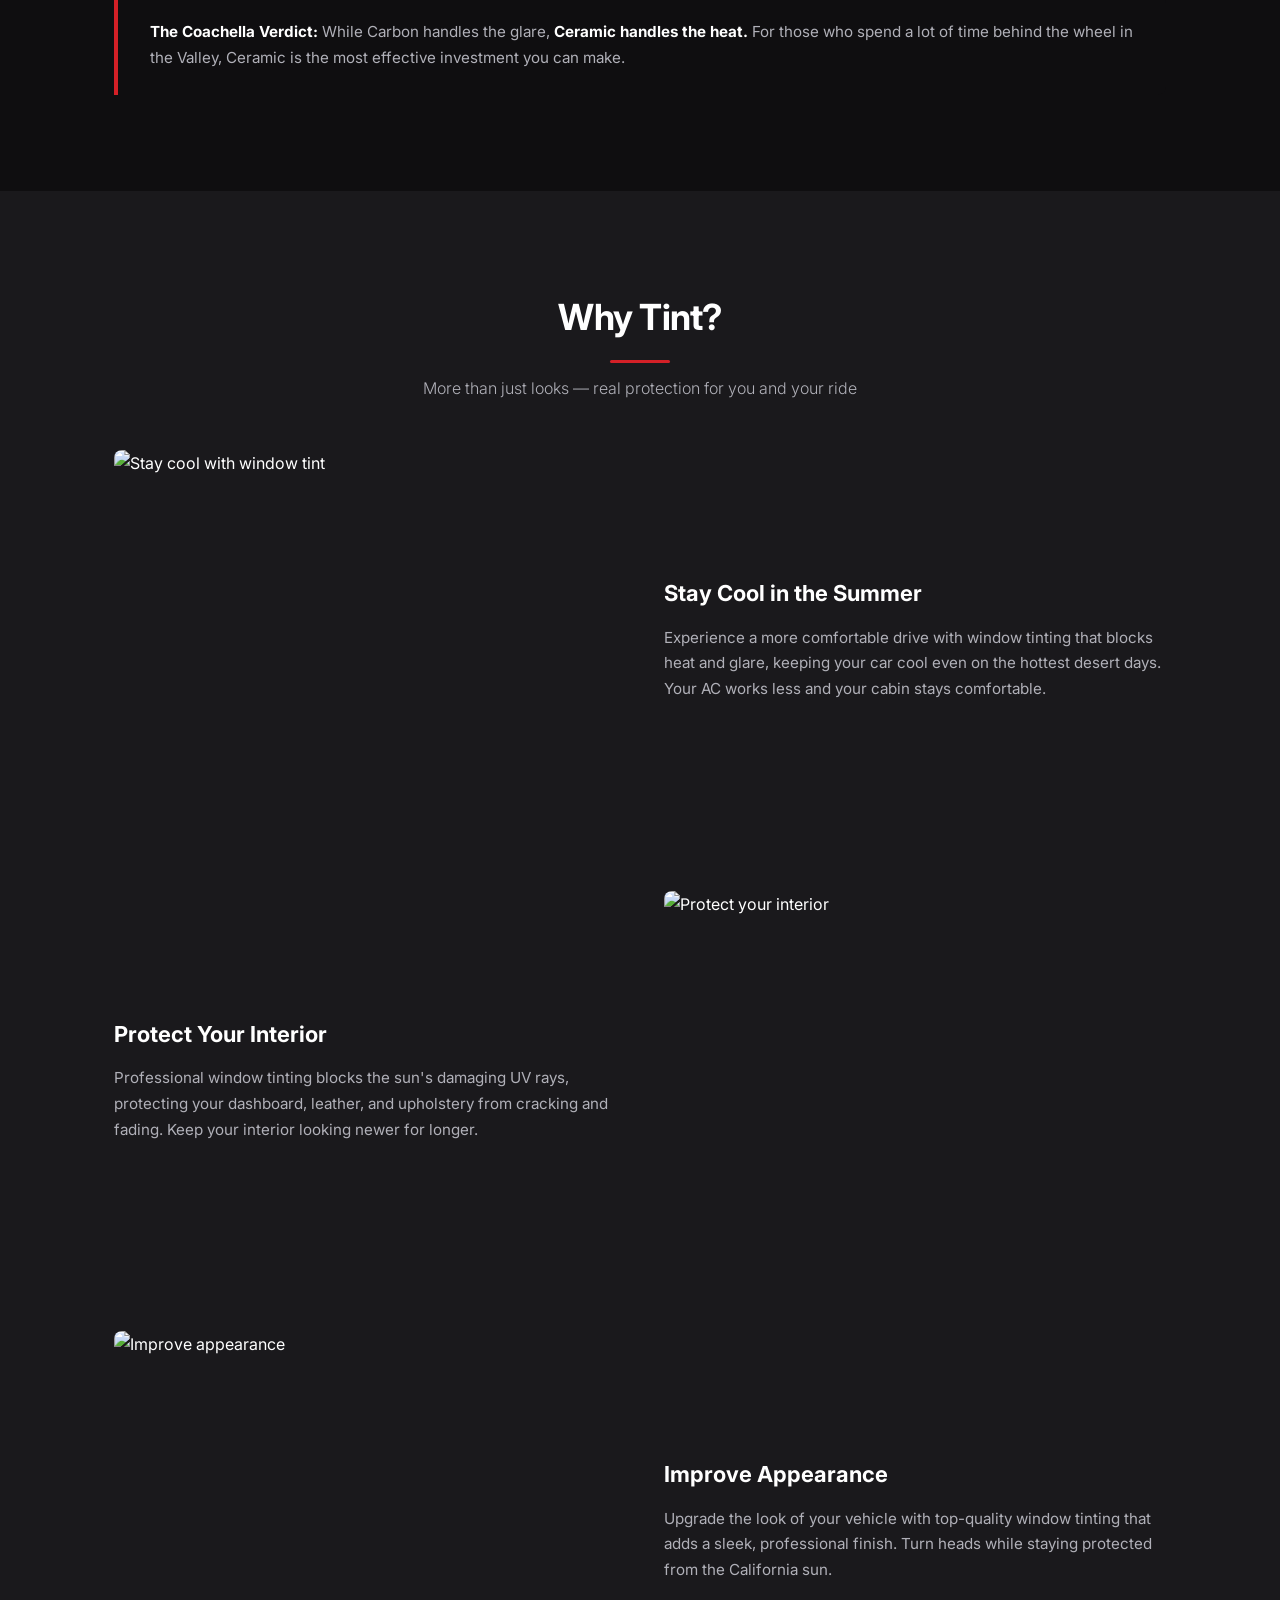
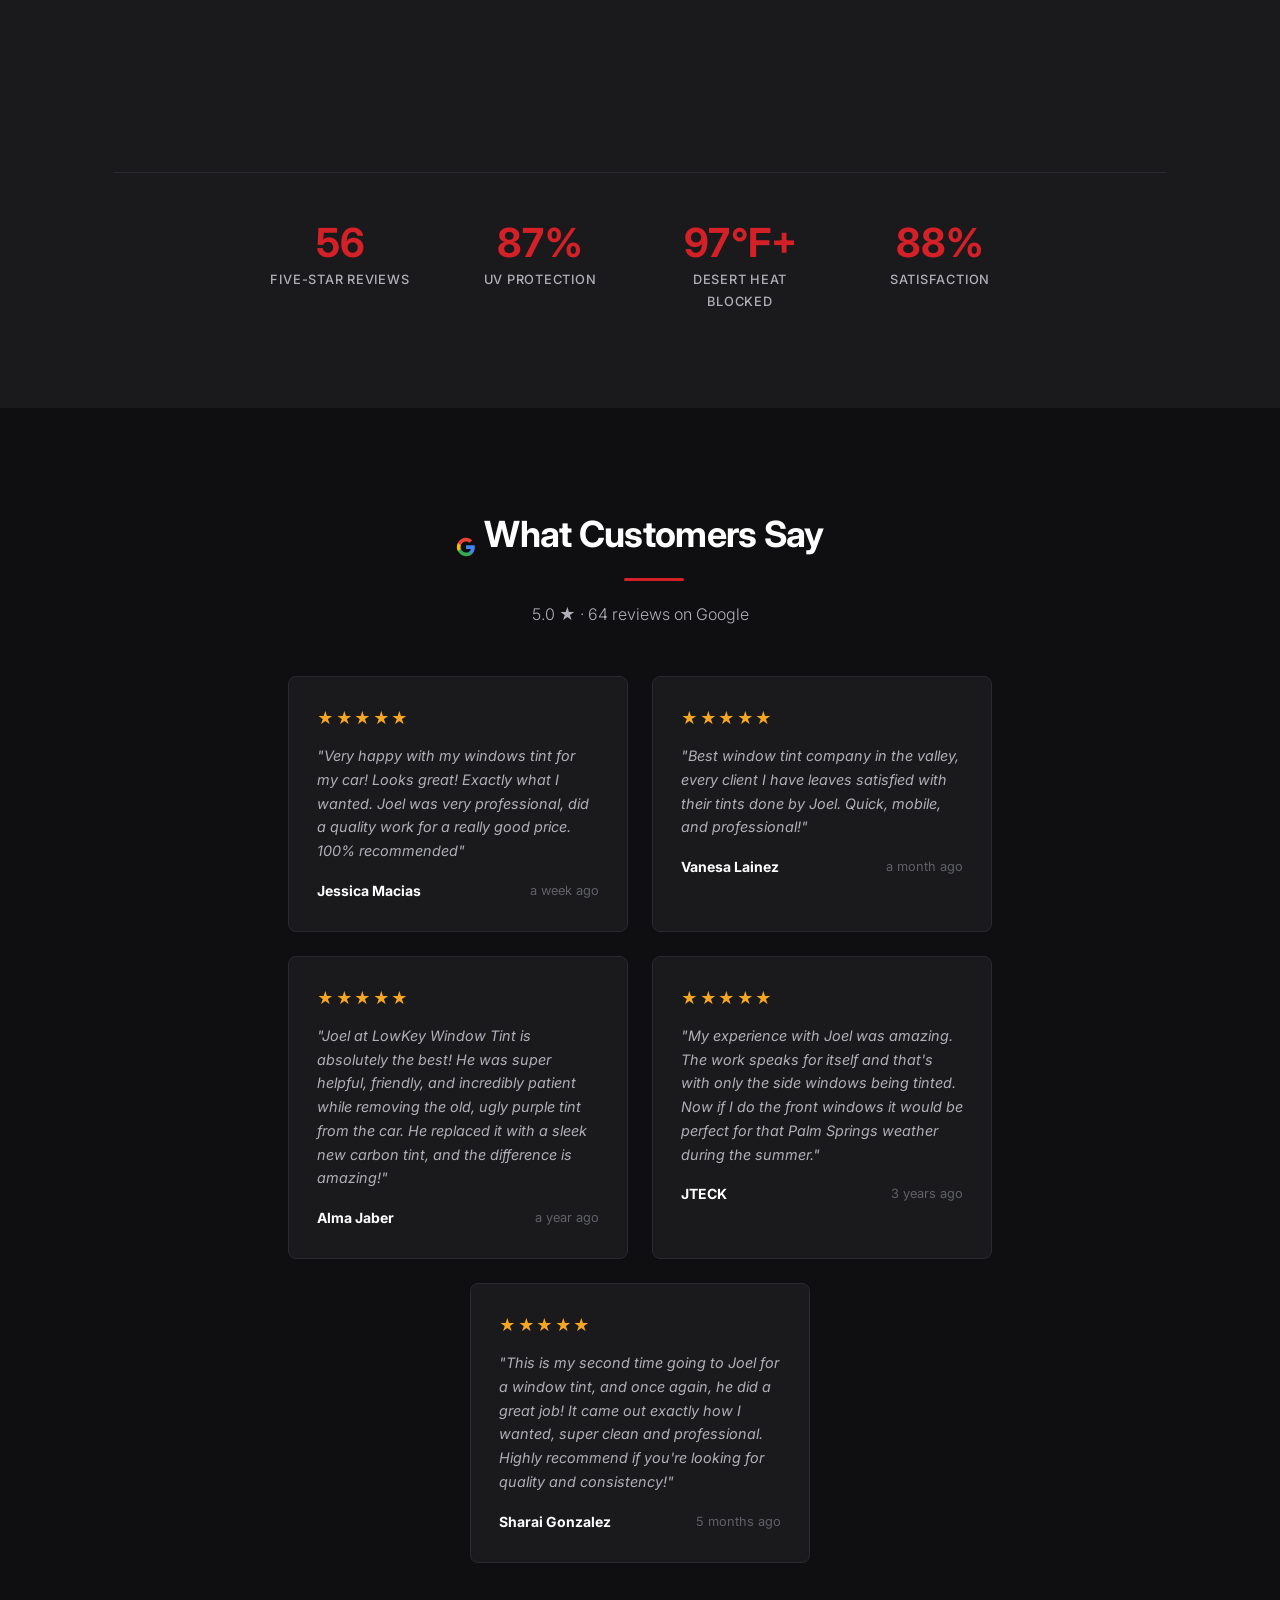
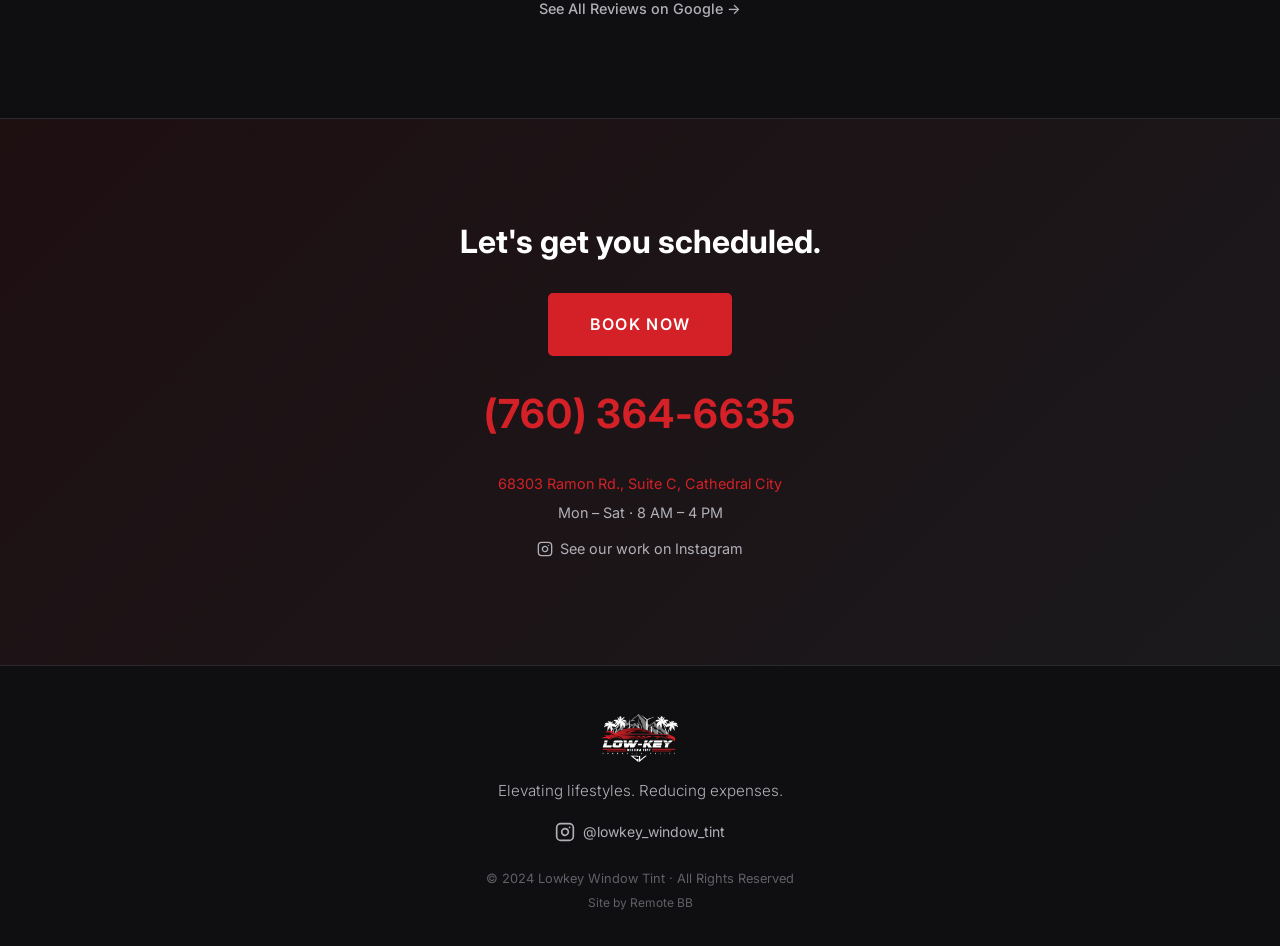
==== commit 26f3c5df: "Publish approved phone-sized Lowkey link preview" ====
--- a/index.html
+++ b/index.html
@@ -7,9 +7,27 @@
   <title>Lowkey Window Tint — #1 in Southern California</title>
   <meta name="description"
     content="Professional window tinting at 68303 Ramon Rd., Suite C, Cathedral City, CA. Auto & business tinting with carbon and ceramic films. Call (760) 364-6635.">
-  <meta property="og:title" content="Lowkey Window Tint — #1 in Southern California">
-  <meta property="og:description" content="Professional window tinting for auto & business in the Coachella Valley.">
-  <meta property="og:image" content="images/logo.png">
+  <link rel="canonical" href="https://lowkeytint.com/">
+  <meta property="og:type" content="website">
+  <meta property="og:url" content="https://lowkeytint.com/">
+  <meta property="og:site_name" content="Lowkey Window Tint">
+  <meta property="og:title" content="Lowkey Tint | Auto Restyling">
+  <meta property="og:description" content="Tint, protection, detailing and audio in Cathedral City. One-stop auto restyling. Call (760) 364-6635.">
+  <meta property="og:image" content="https://lowkeytint.com/media/lowkey-link-poster.jpg?v=f2764b454b18">
+  <meta property="og:image:secure_url" content="https://lowkeytint.com/media/lowkey-link-poster.jpg?v=f2764b454b18">
+  <meta property="og:image:type" content="image/jpeg">
+  <meta property="og:image:width" content="1280">
+  <meta property="og:image:height" content="720">
+  <meta property="og:image:alt" content="Lowkey Window Tint brand concept with generated cinematic automotive imagery, logo and contact details">
+  <meta property="og:video" content="https://lowkeytint.com/media/lowkey-link-preview.mp4?v=598fc3f7cc24">
+  <meta property="og:video:secure_url" content="https://lowkeytint.com/media/lowkey-link-preview.mp4?v=598fc3f7cc24">
+  <meta property="og:video:type" content="video/mp4">
+  <meta property="og:video:width" content="1280">
+  <meta property="og:video:height" content="720">
+  <meta name="twitter:card" content="summary_large_image">
+  <meta name="twitter:title" content="Lowkey Tint | Auto Restyling">
+  <meta name="twitter:description" content="Tint, protection, detailing and audio in Cathedral City. One-stop auto restyling.">
+  <meta name="twitter:image" content="https://lowkeytint.com/media/lowkey-link-poster.jpg?v=f2764b454b18">
   <link rel="icon" type="image/png" href="images/logo.png">
   <link rel="preconnect" href="https://fonts.googleapis.com">
   <link rel="preconnect" href="https://fonts.gstatic.com" crossorigin>
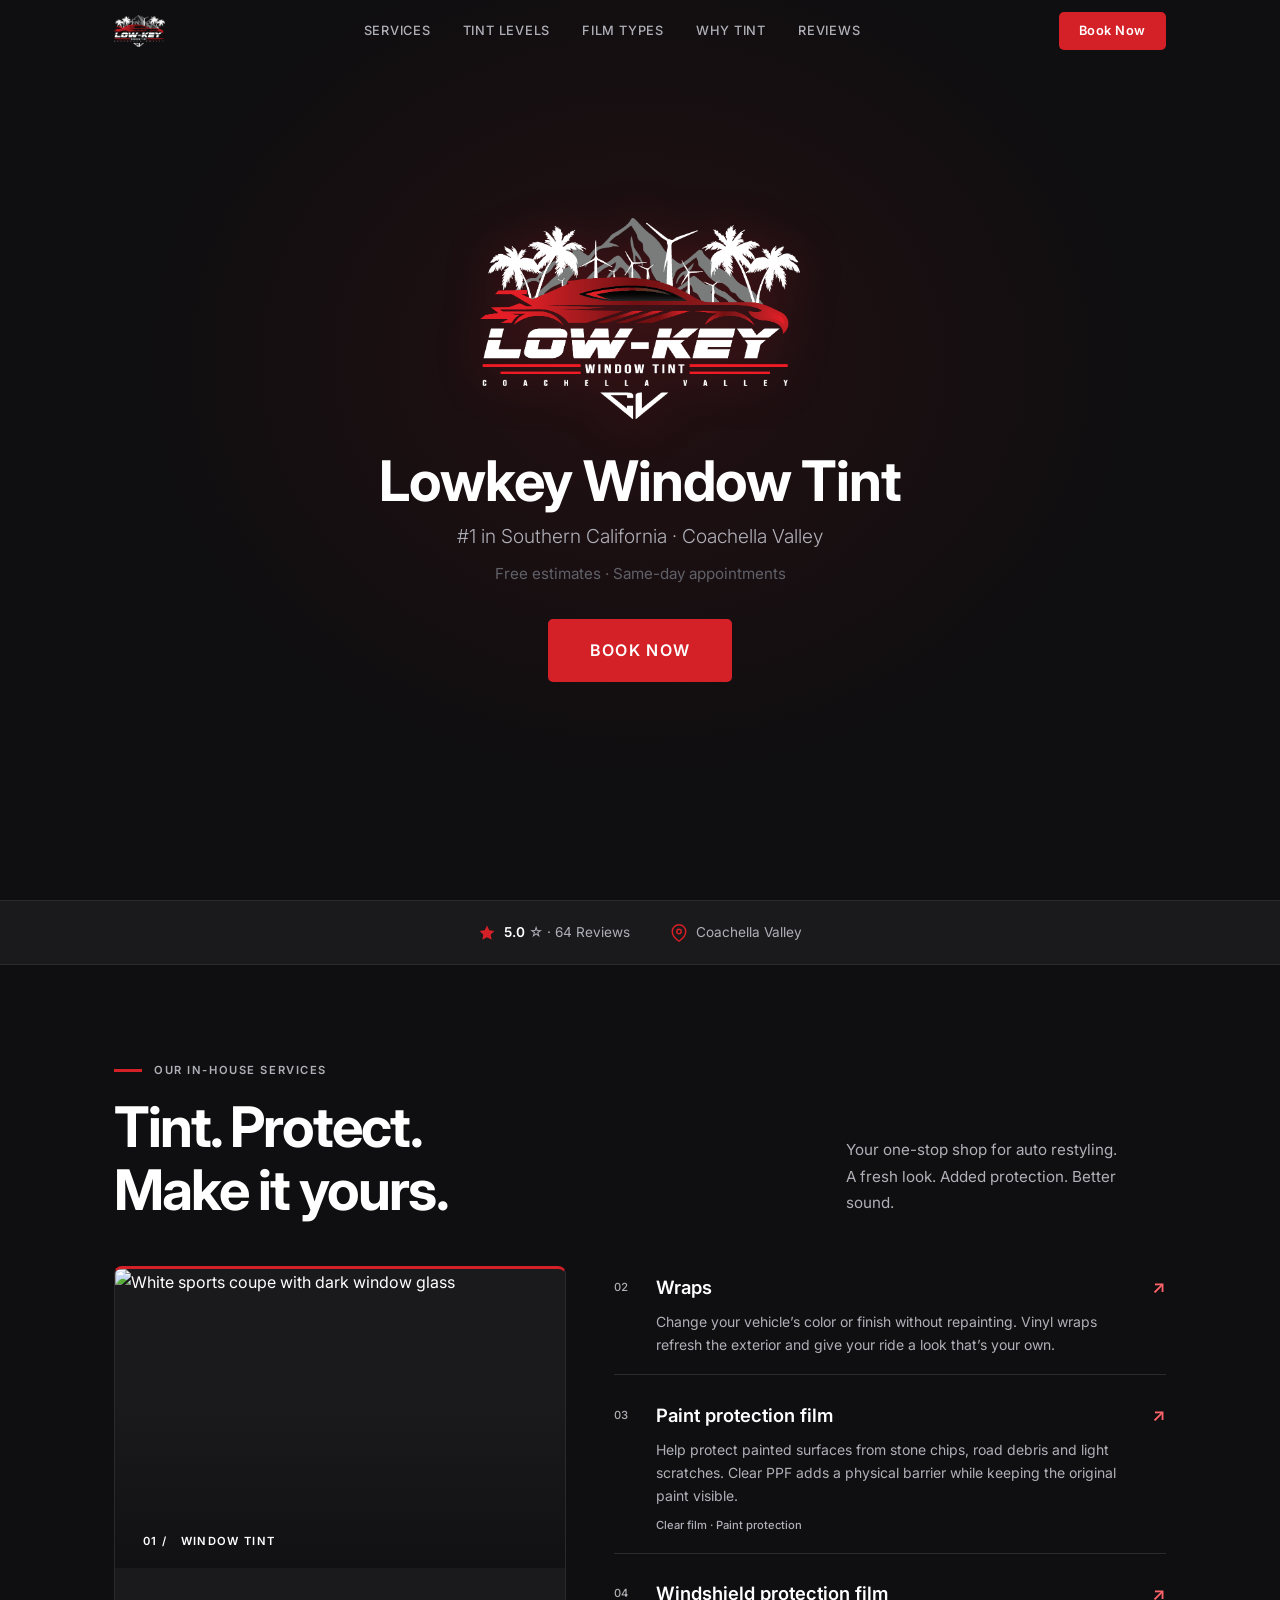
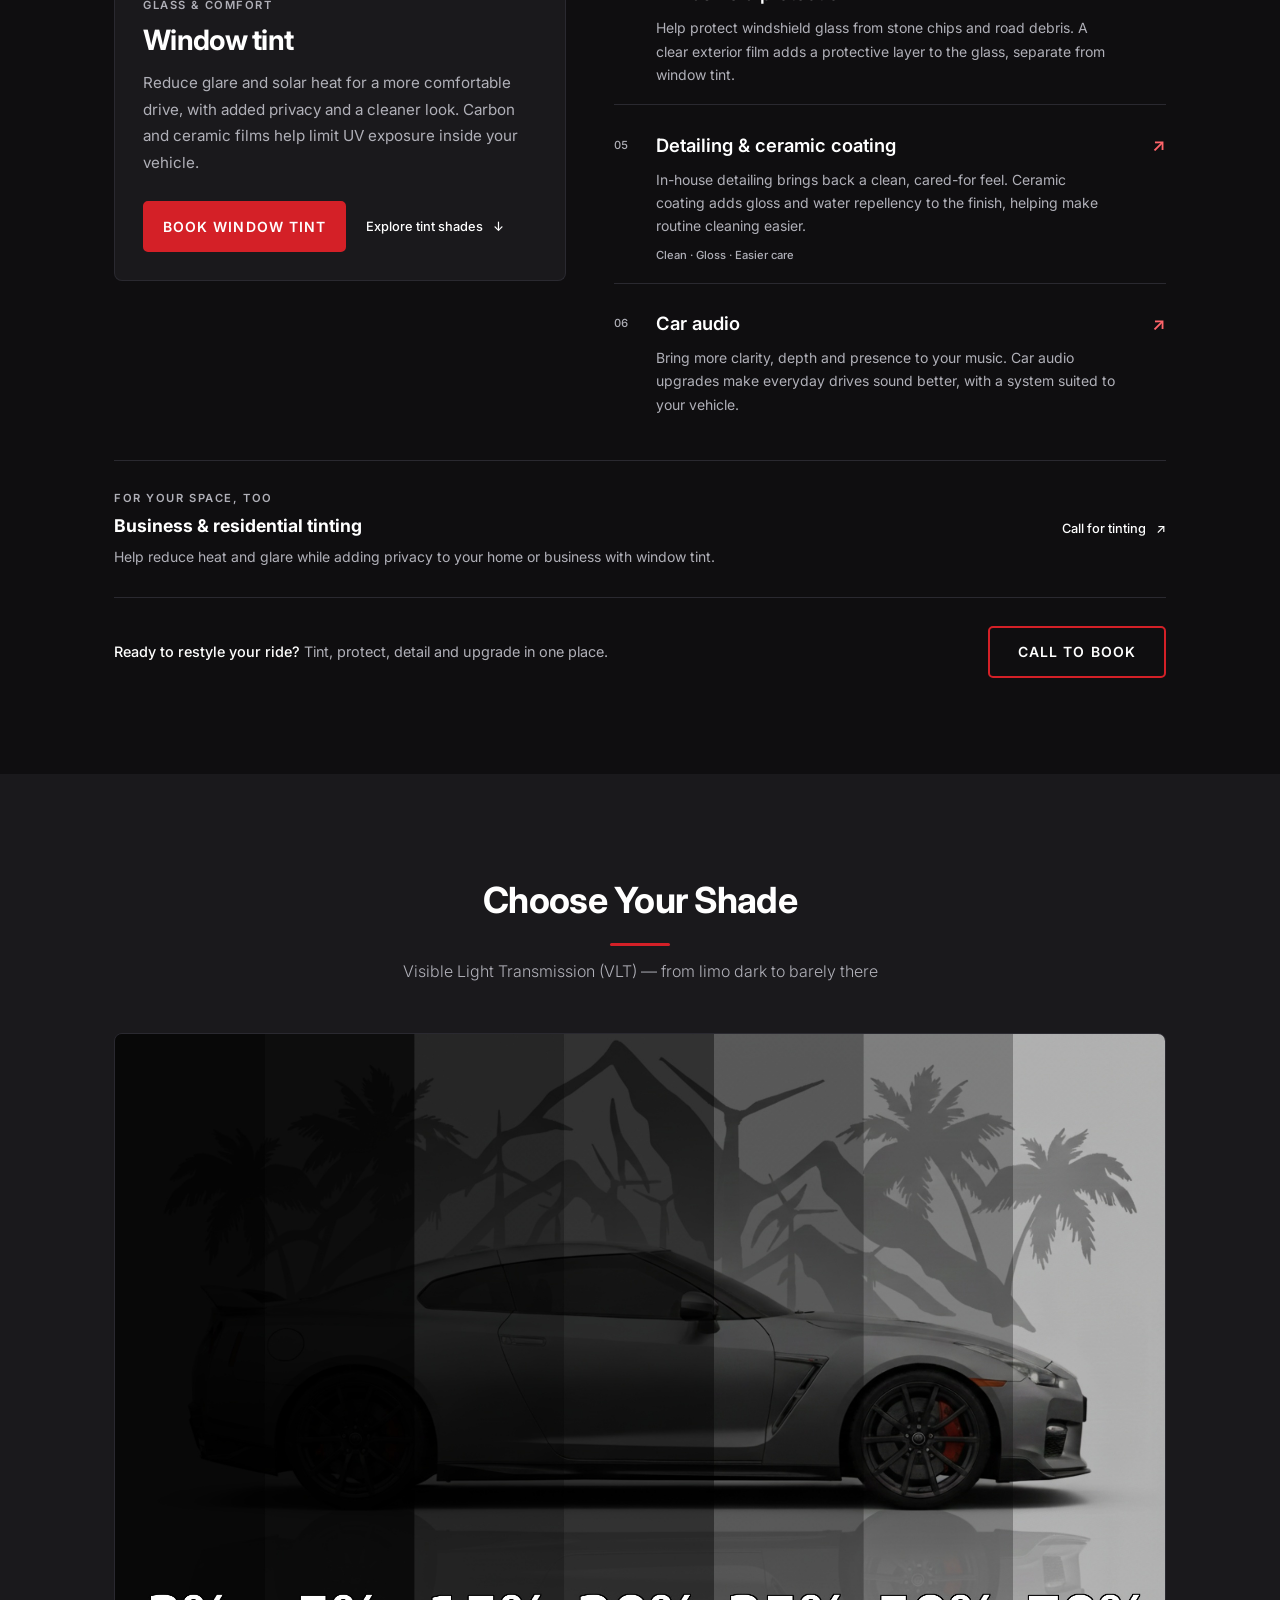
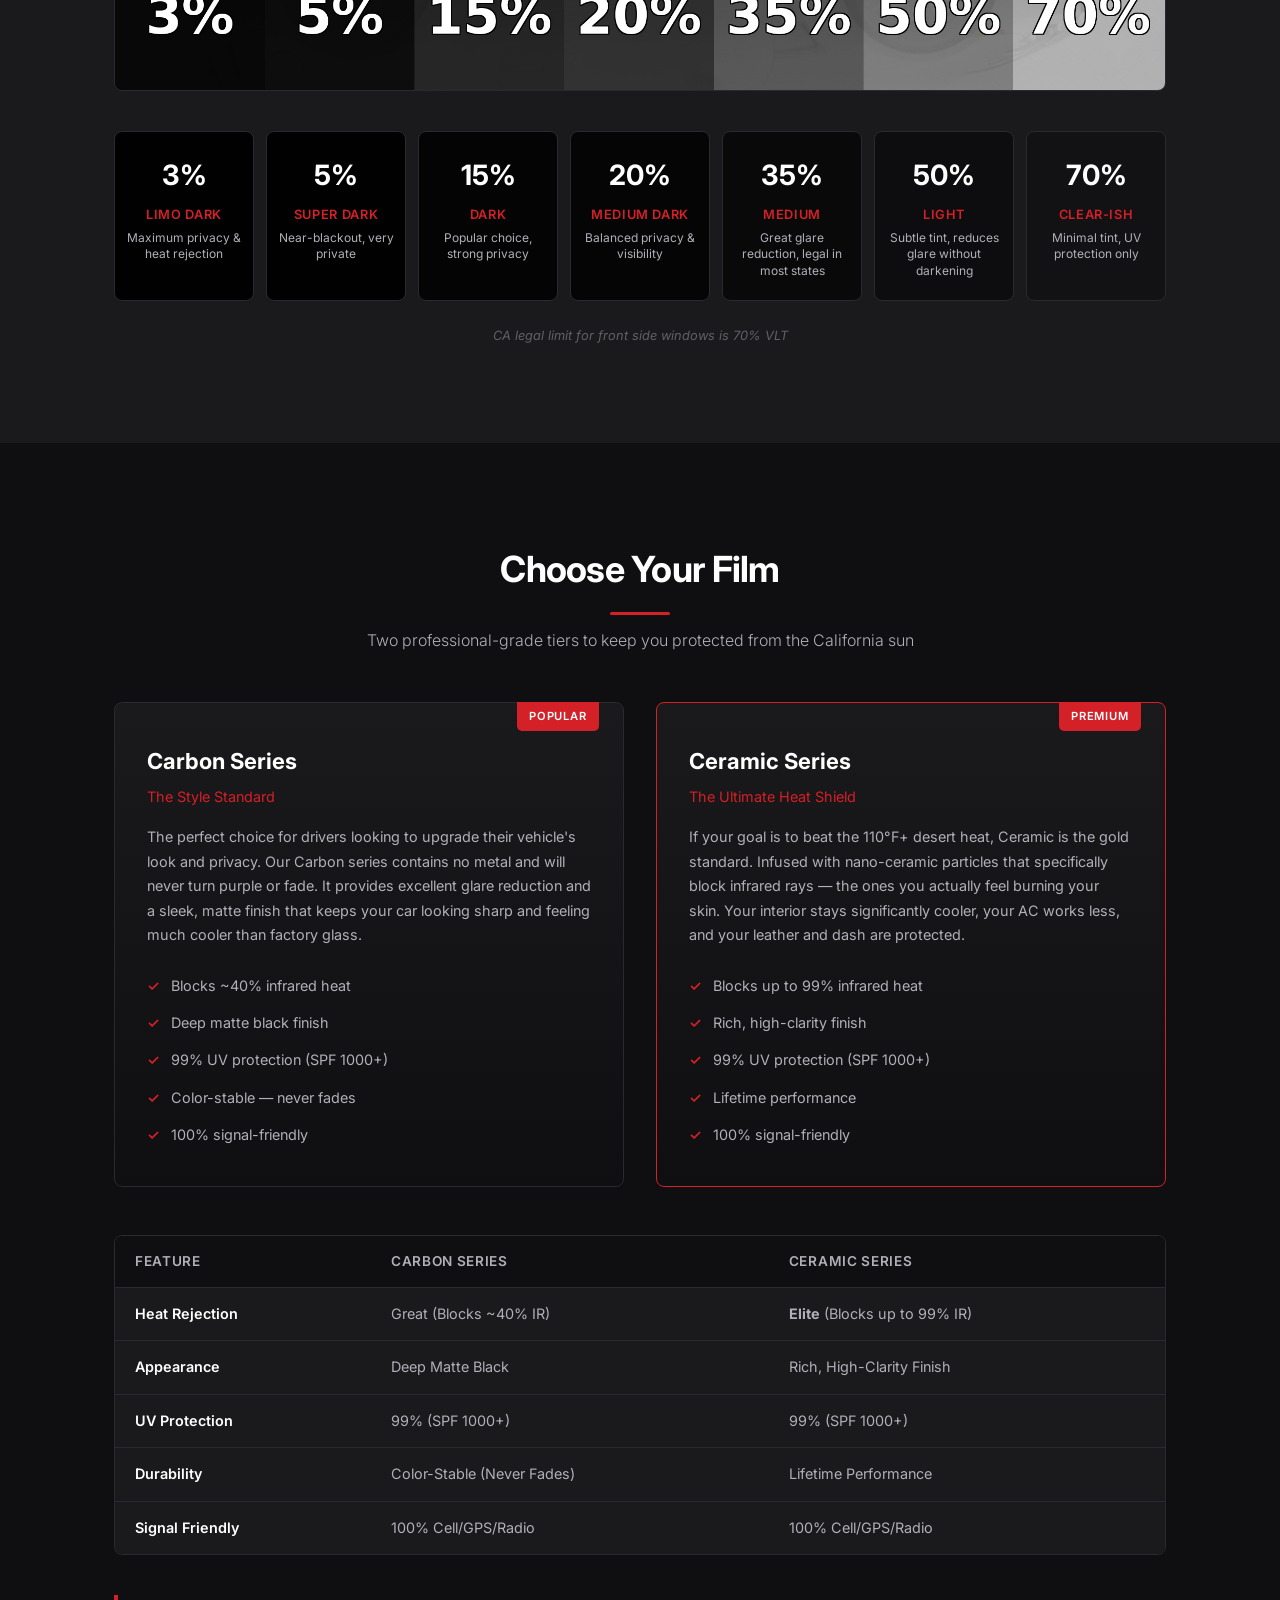
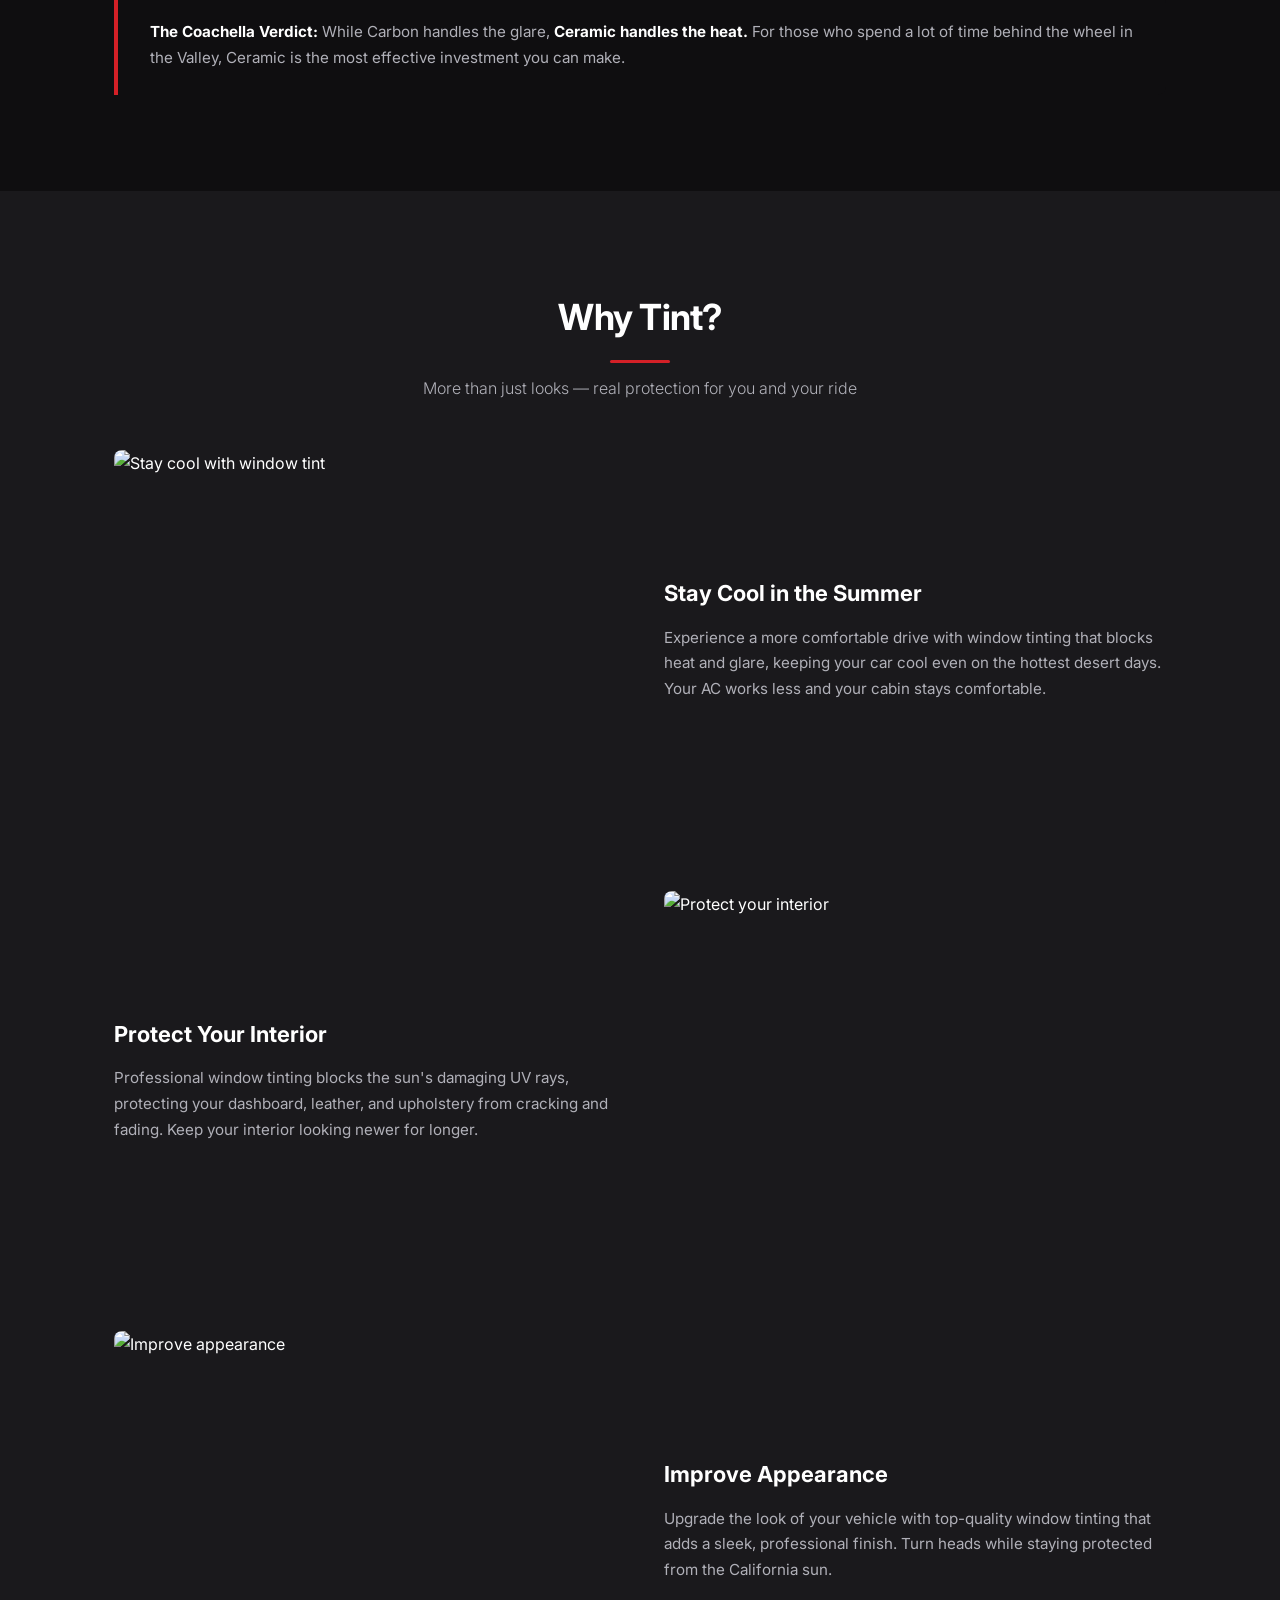
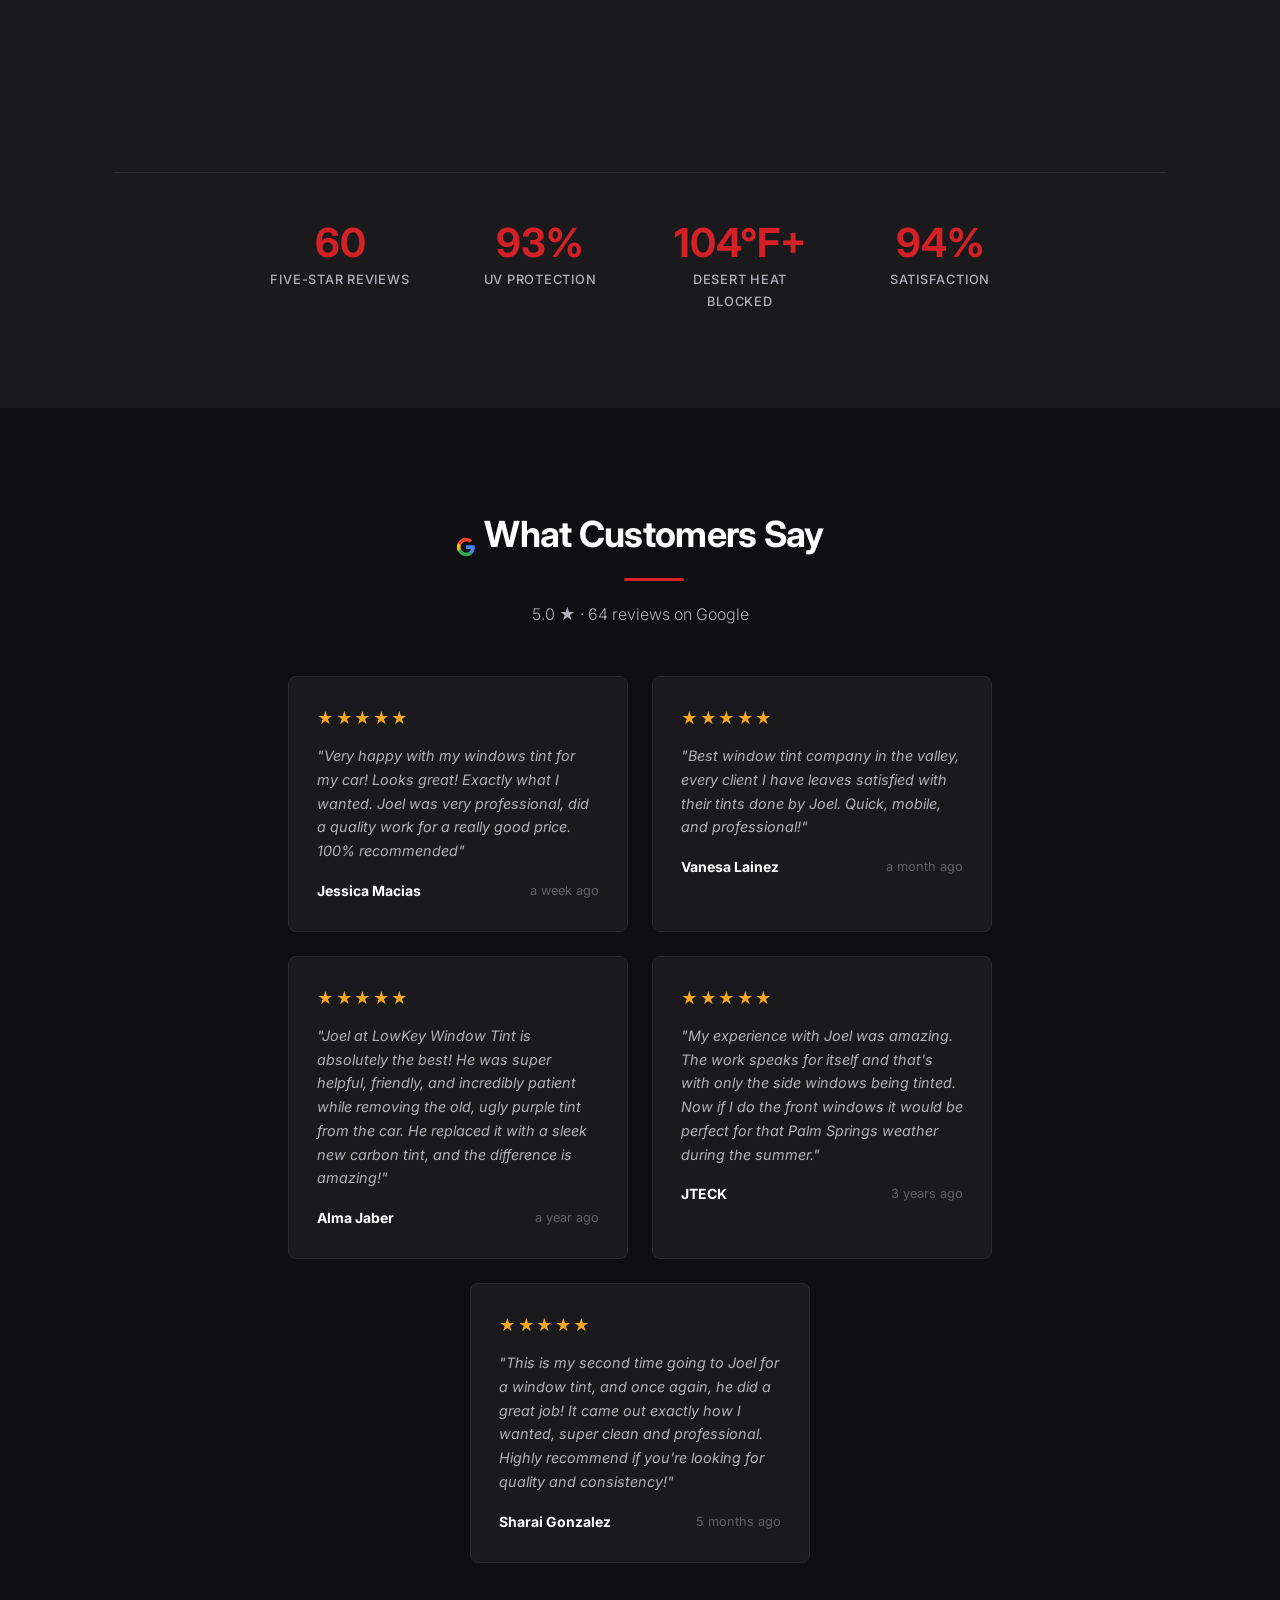
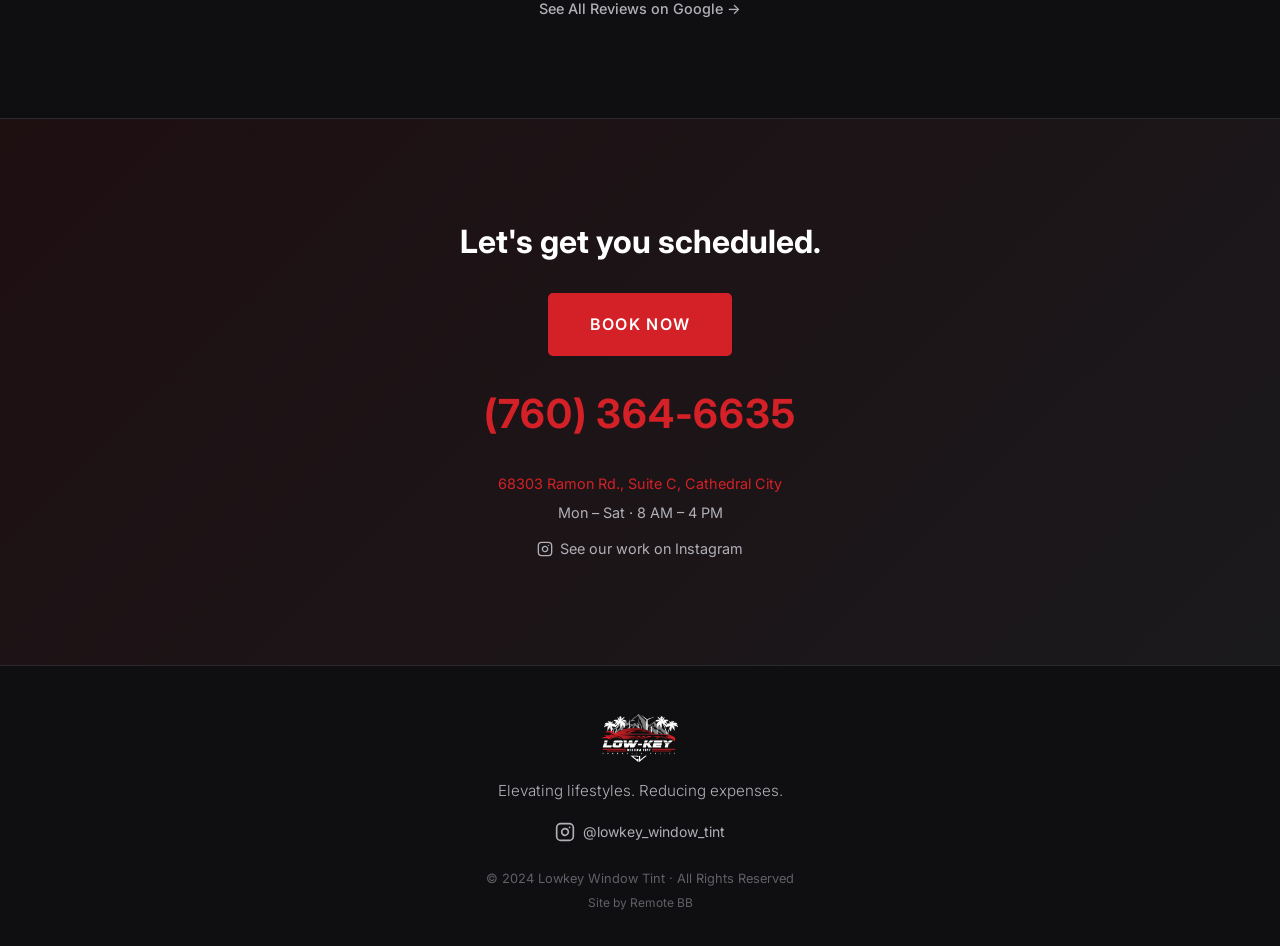
==== commit da74f04e: "Set Low Key preview title and service description" ====
--- a/index.html
+++ b/index.html
@@ -4,15 +4,15 @@
 <head>
   <meta charset="UTF-8">
   <meta name="viewport" content="width=device-width, initial-scale=1.0">
-  <title>Lowkey Window Tint — #1 in Southern California</title>
+  <title>Low Key Window Tint</title>
   <meta name="description"
-    content="Professional window tinting at 68303 Ramon Rd., Suite C, Cathedral City, CA. Auto & business tinting with carbon and ceramic films. Call (760) 364-6635.">
+    content="Call Now: (760) 364-6635. Wraps, PPF, windshield protection film, ceramic coating, car audio, and more.">
   <link rel="canonical" href="https://lowkeytint.com/">
   <meta property="og:type" content="website">
   <meta property="og:url" content="https://lowkeytint.com/">
-  <meta property="og:site_name" content="Lowkey Window Tint">
-  <meta property="og:title" content="Lowkey Tint | Auto Restyling">
-  <meta property="og:description" content="Tint, protection, detailing and audio in Cathedral City. One-stop auto restyling. Call (760) 364-6635.">
+  <meta property="og:site_name" content="Low Key Window Tint">
+  <meta property="og:title" content="Low Key Window Tint">
+  <meta property="og:description" content="Call Now: (760) 364-6635. Wraps, PPF, windshield protection film, ceramic coating, car audio, and more.">
   <meta property="og:image" content="https://lowkeytint.com/media/lowkey-link-poster.jpg?v=f2764b454b18">
   <meta property="og:image:secure_url" content="https://lowkeytint.com/media/lowkey-link-poster.jpg?v=f2764b454b18">
   <meta property="og:image:type" content="image/jpeg">
@@ -25,8 +25,8 @@
   <meta property="og:video:width" content="1280">
   <meta property="og:video:height" content="720">
   <meta name="twitter:card" content="summary_large_image">
-  <meta name="twitter:title" content="Lowkey Tint | Auto Restyling">
-  <meta name="twitter:description" content="Tint, protection, detailing and audio in Cathedral City. One-stop auto restyling.">
+  <meta name="twitter:title" content="Low Key Window Tint">
+  <meta name="twitter:description" content="Call Now: (760) 364-6635. Wraps, PPF, windshield protection film, ceramic coating, car audio, and more.">
   <meta name="twitter:image" content="https://lowkeytint.com/media/lowkey-link-poster.jpg?v=f2764b454b18">
   <link rel="icon" type="image/png" href="images/logo.png">
   <link rel="preconnect" href="https://fonts.googleapis.com">
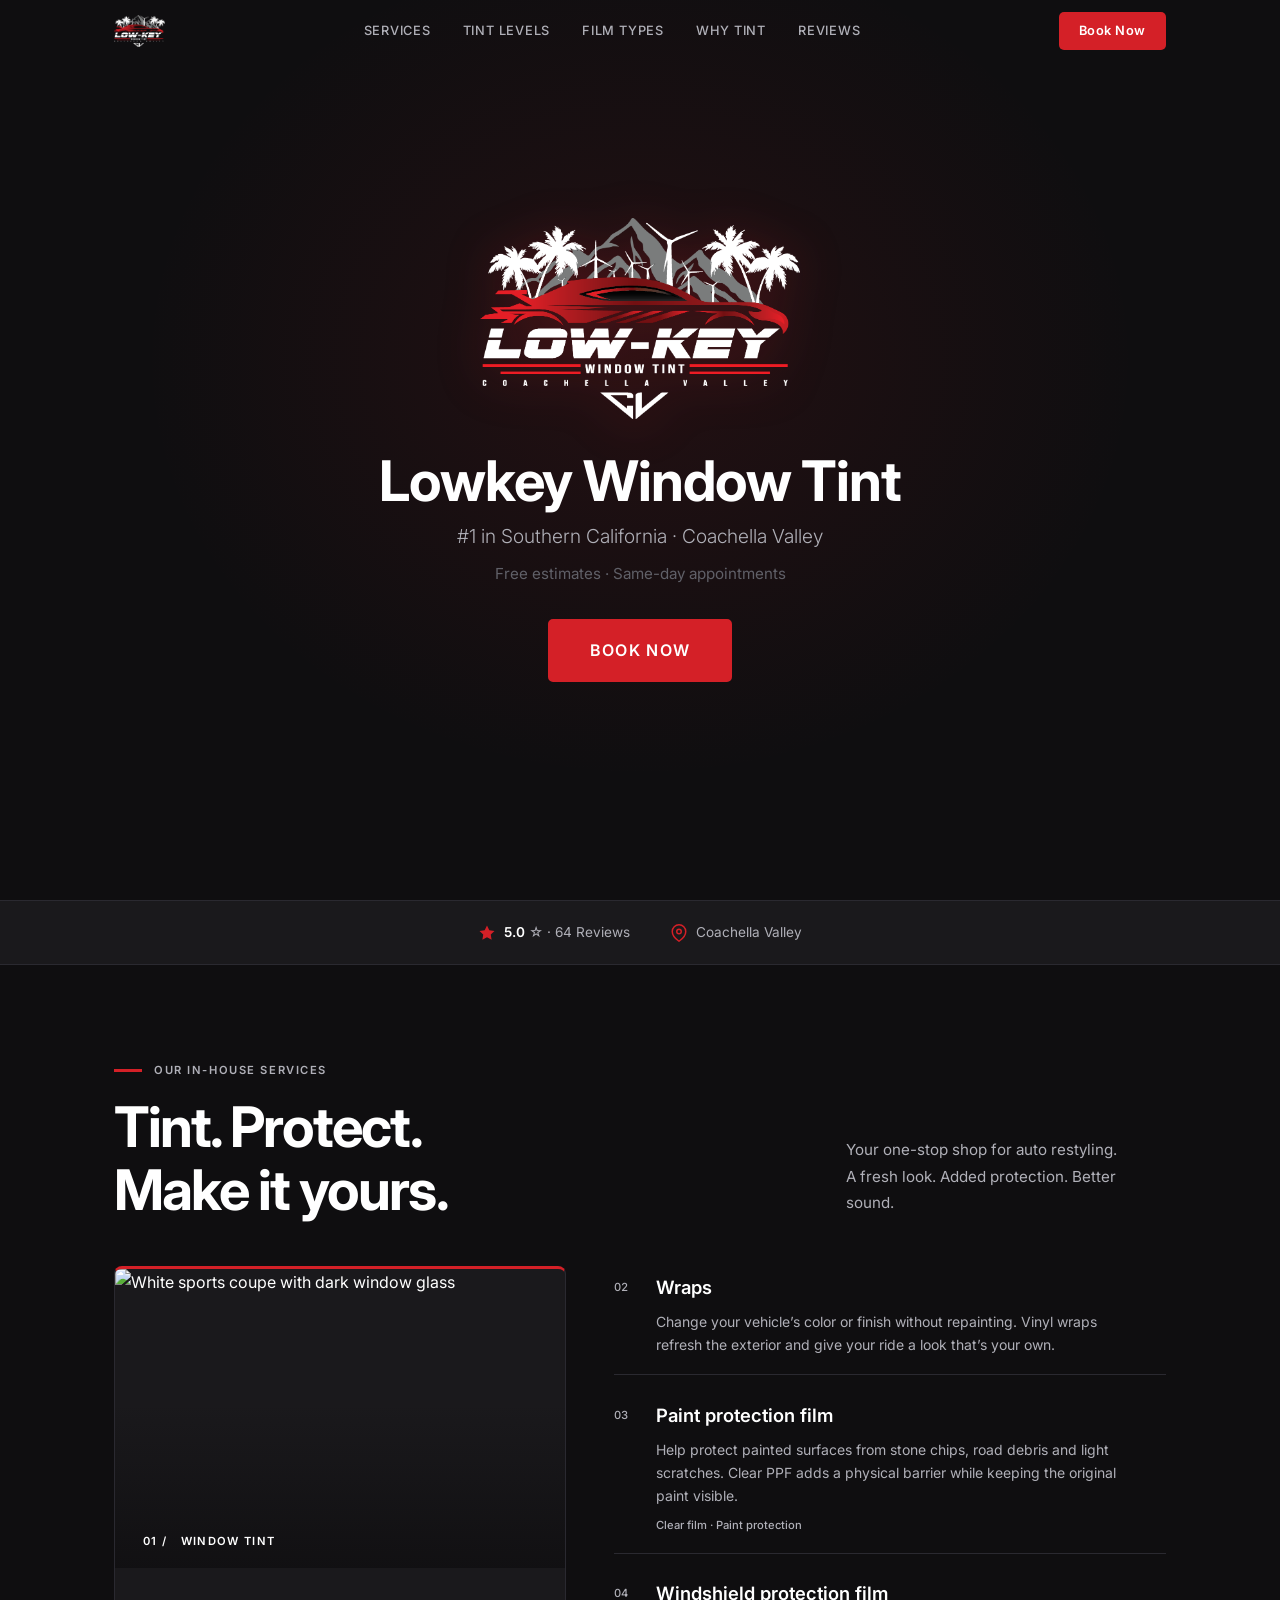
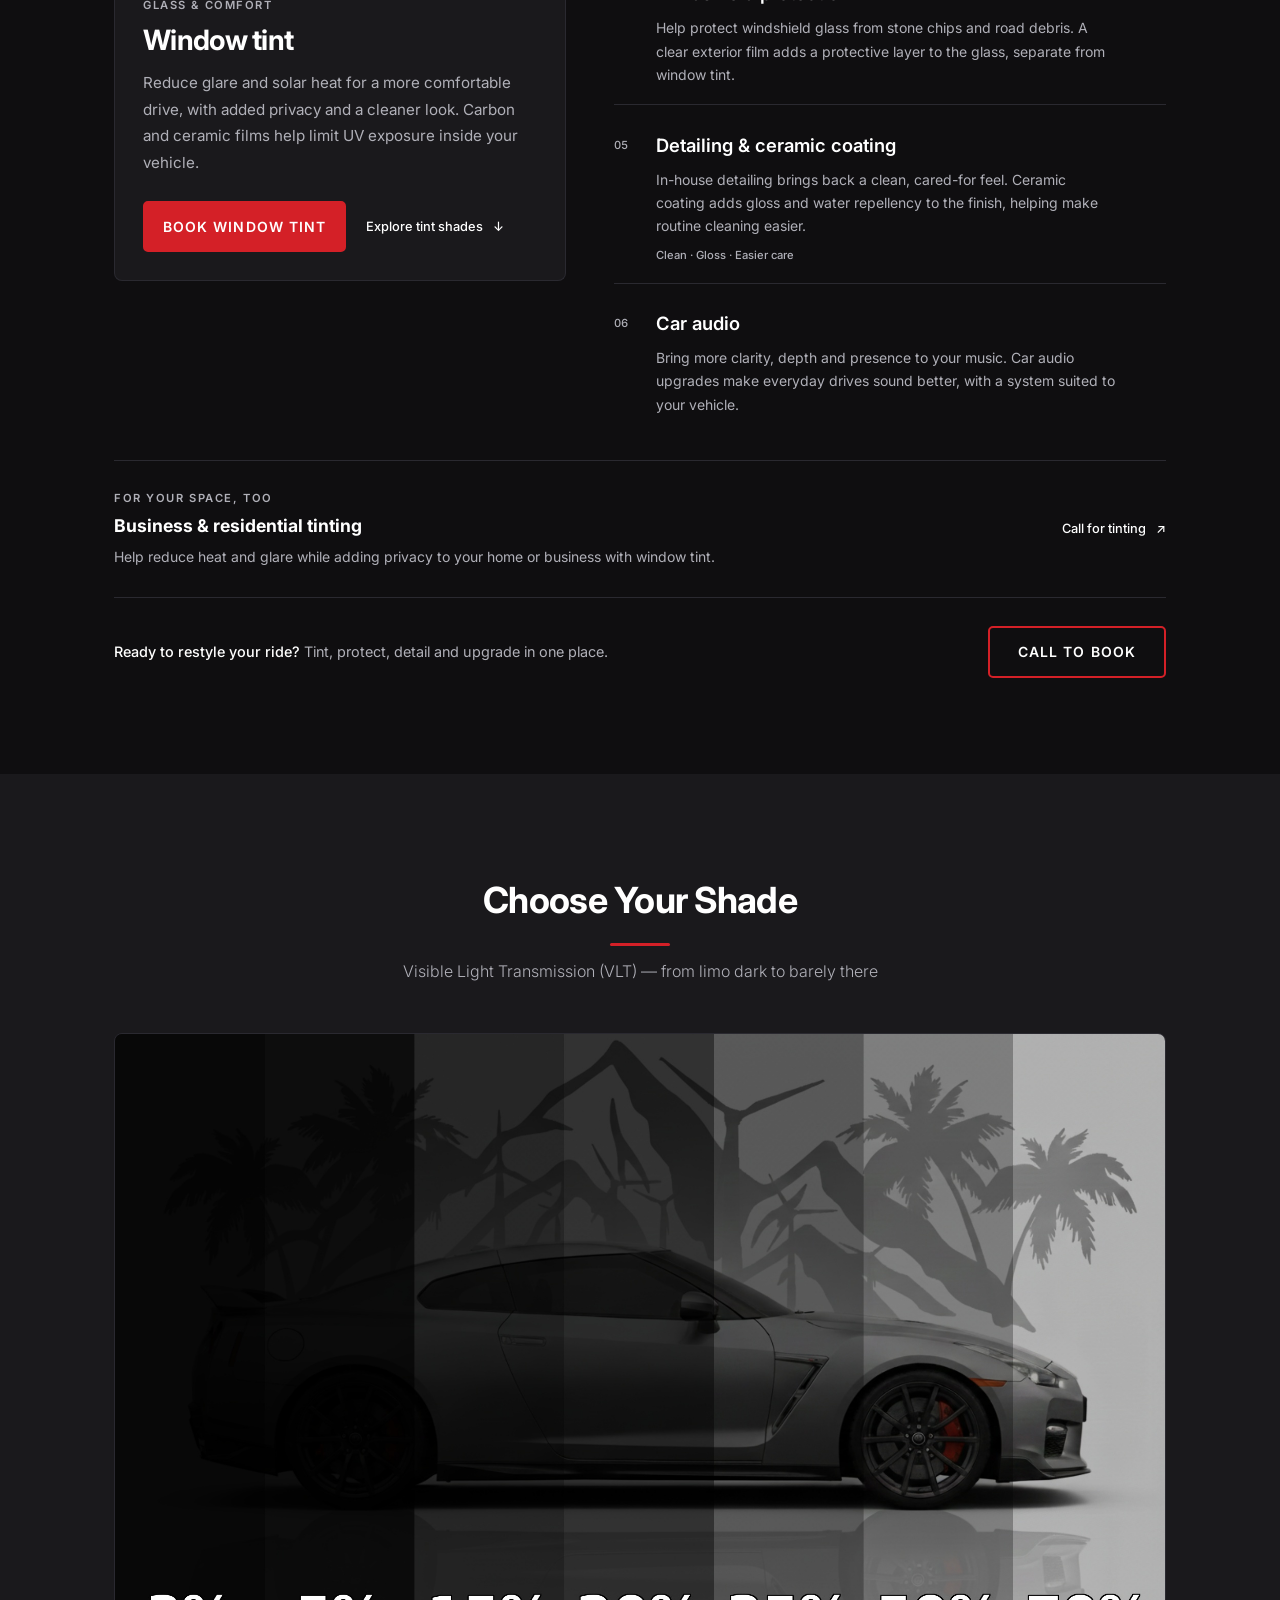
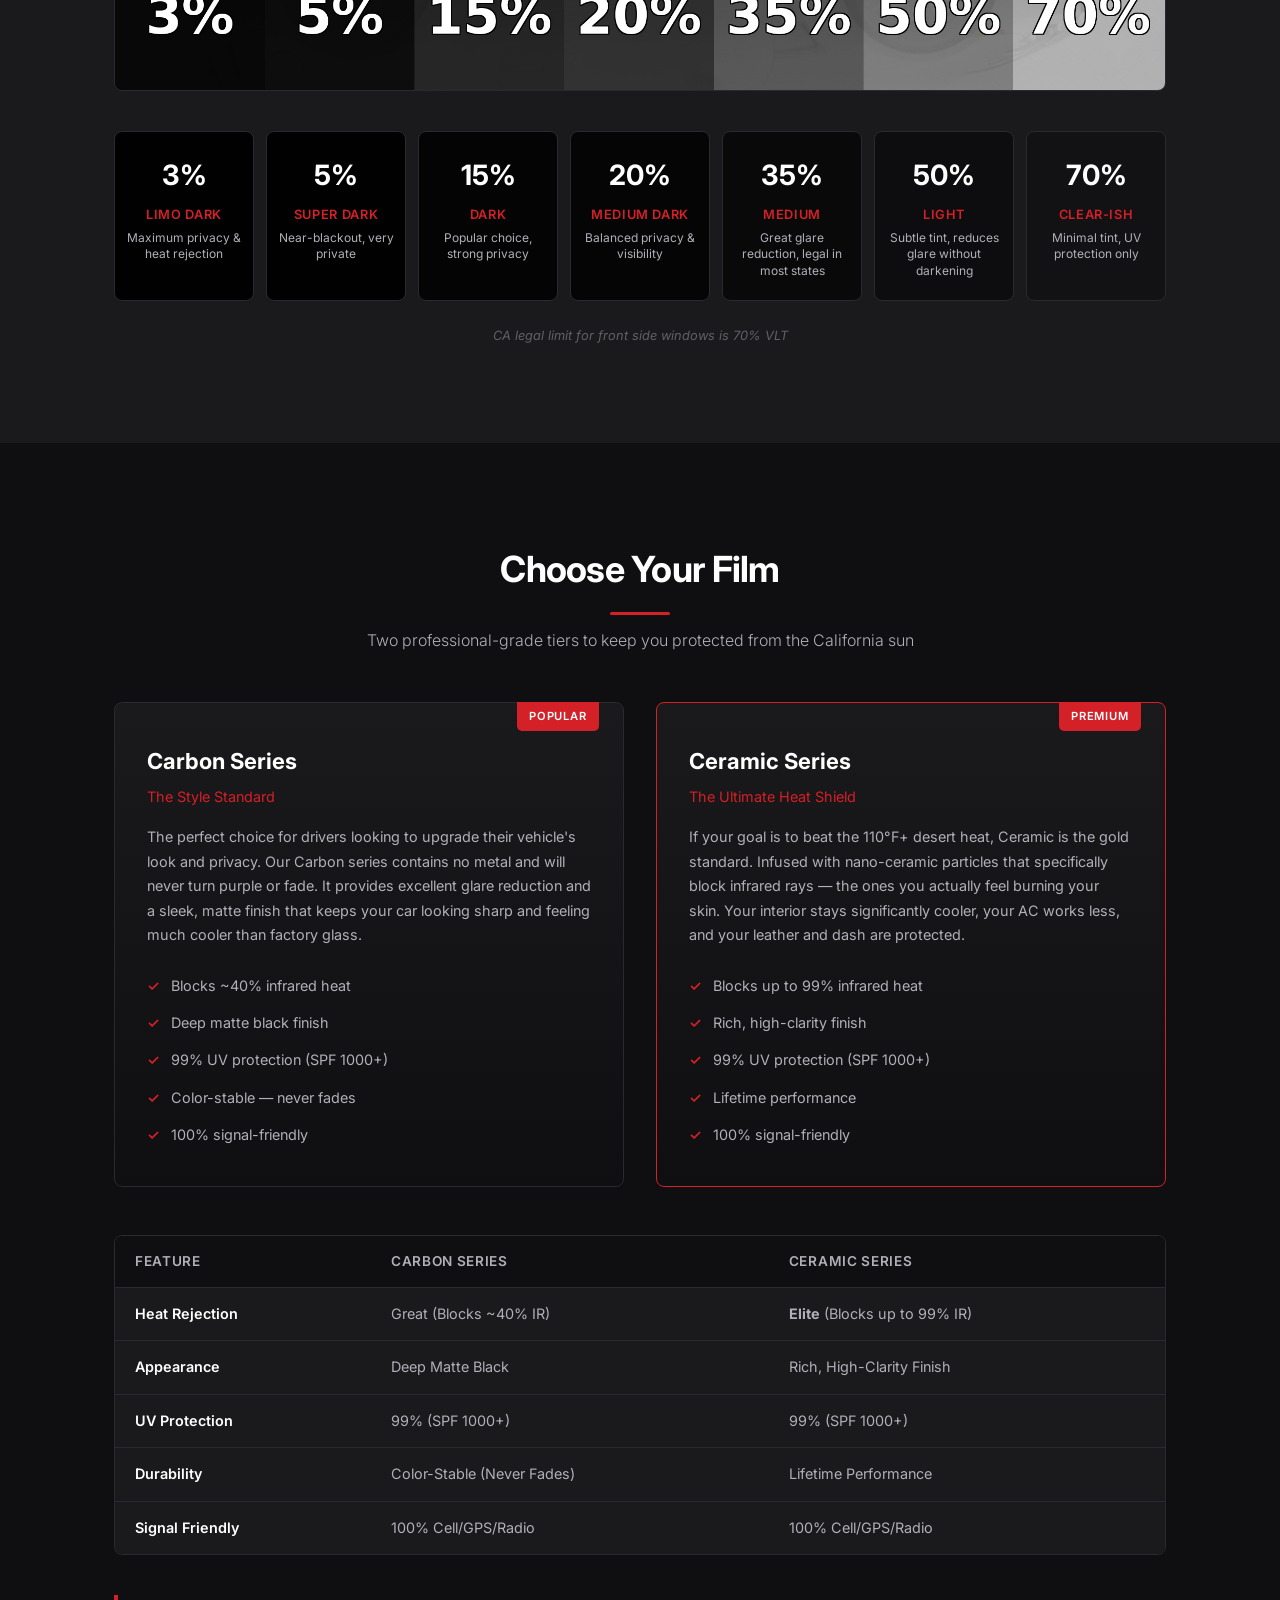
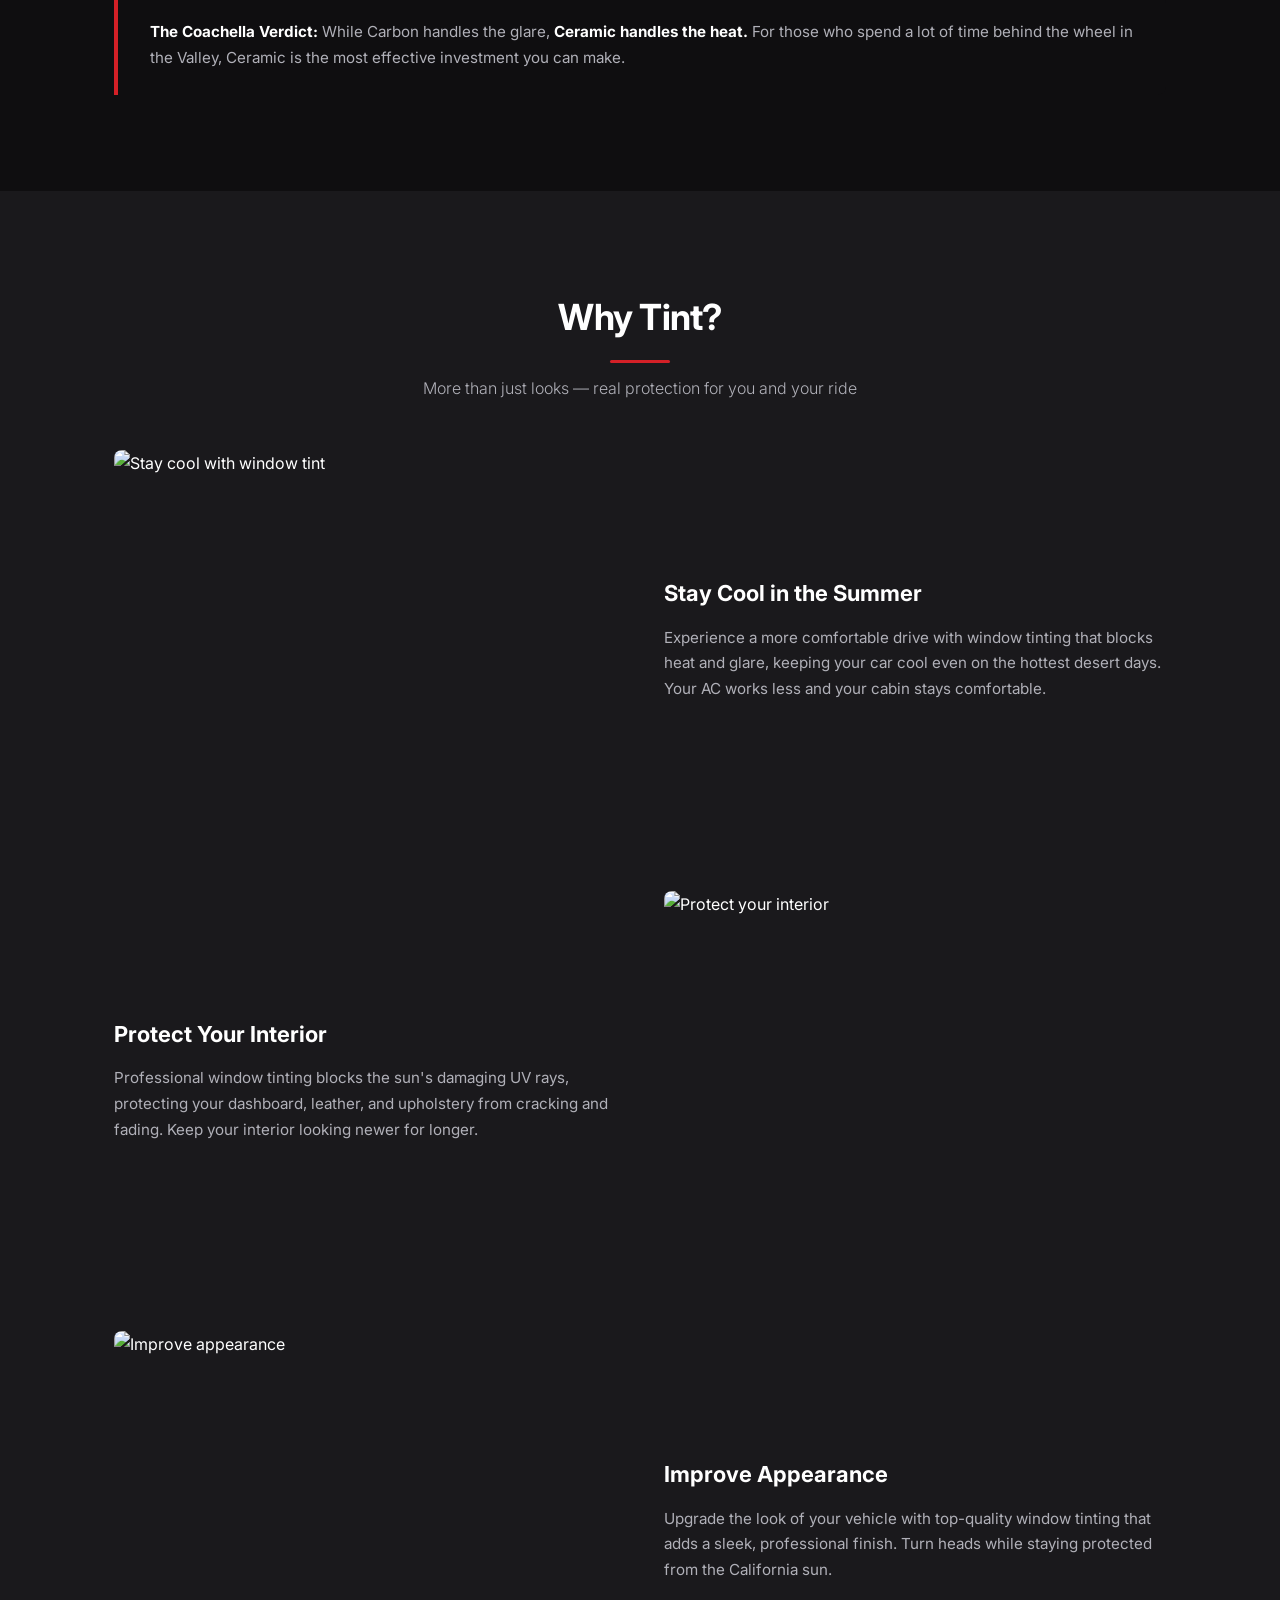
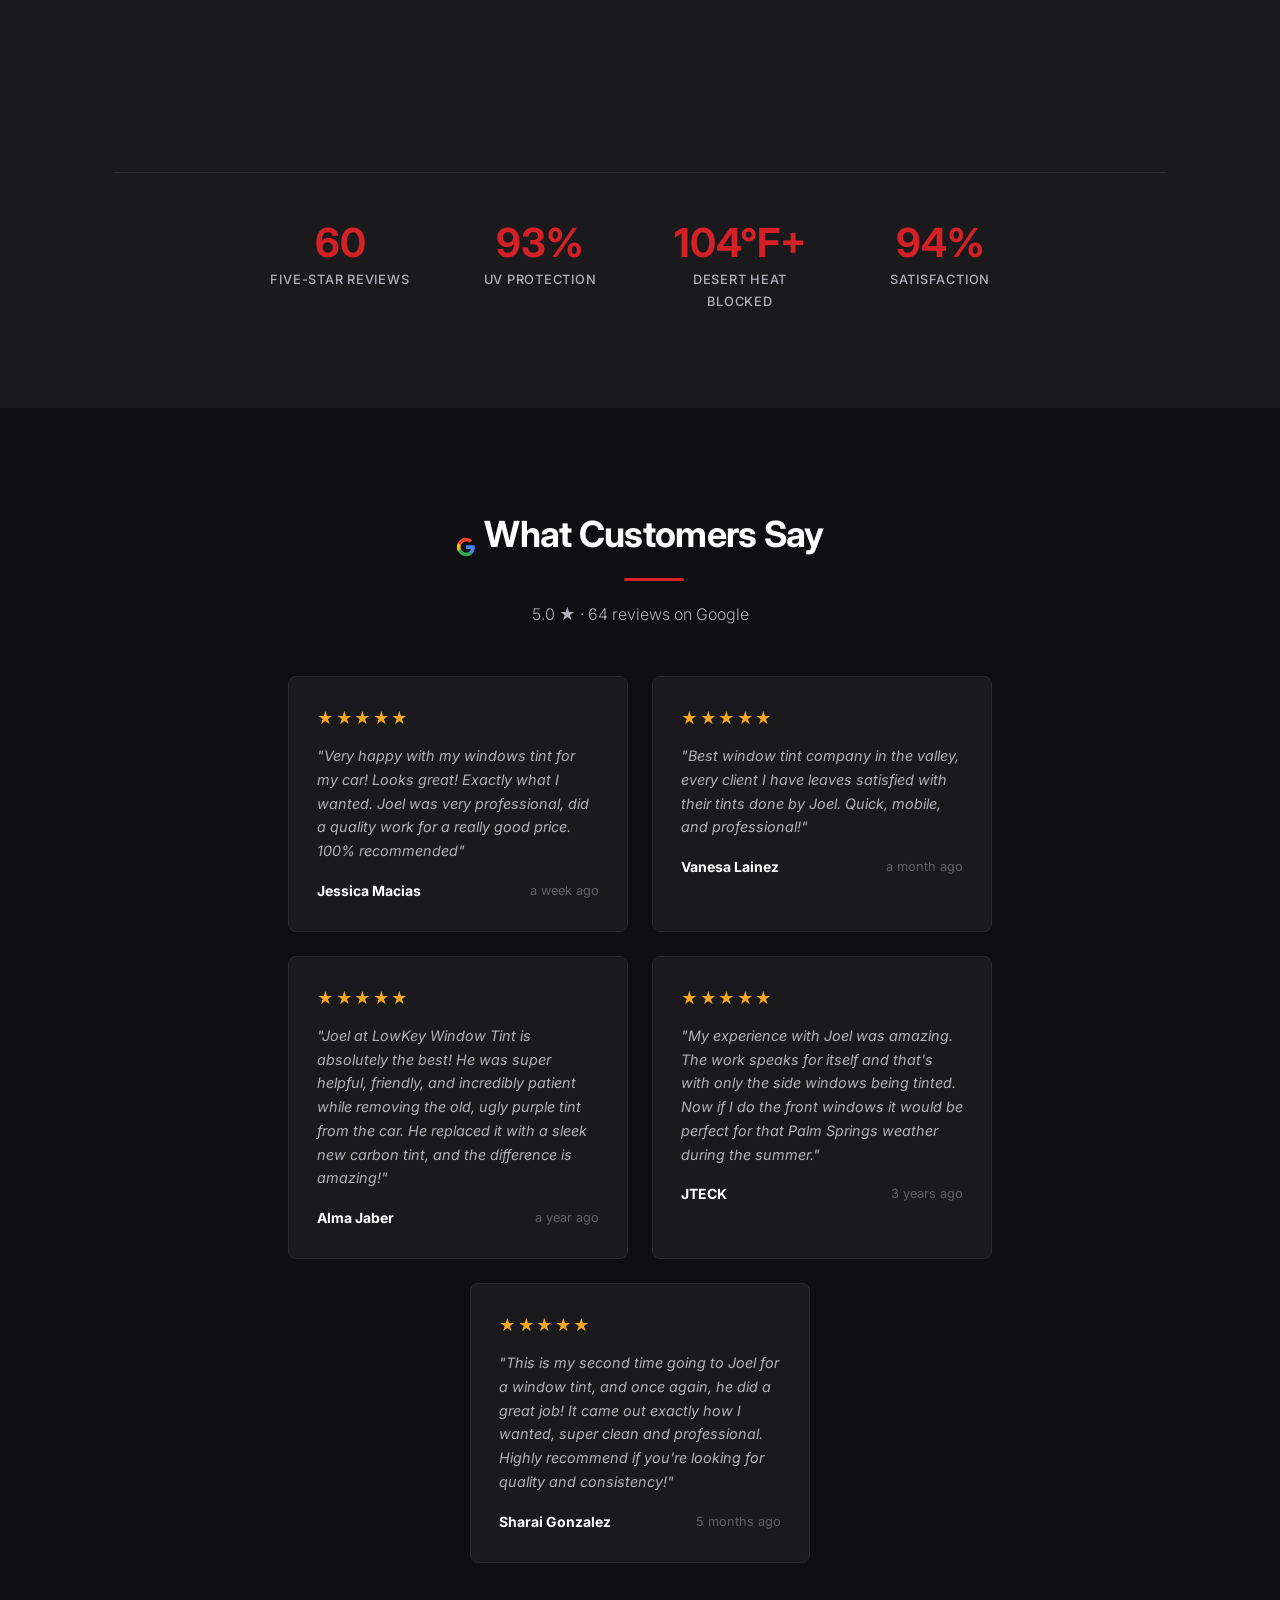
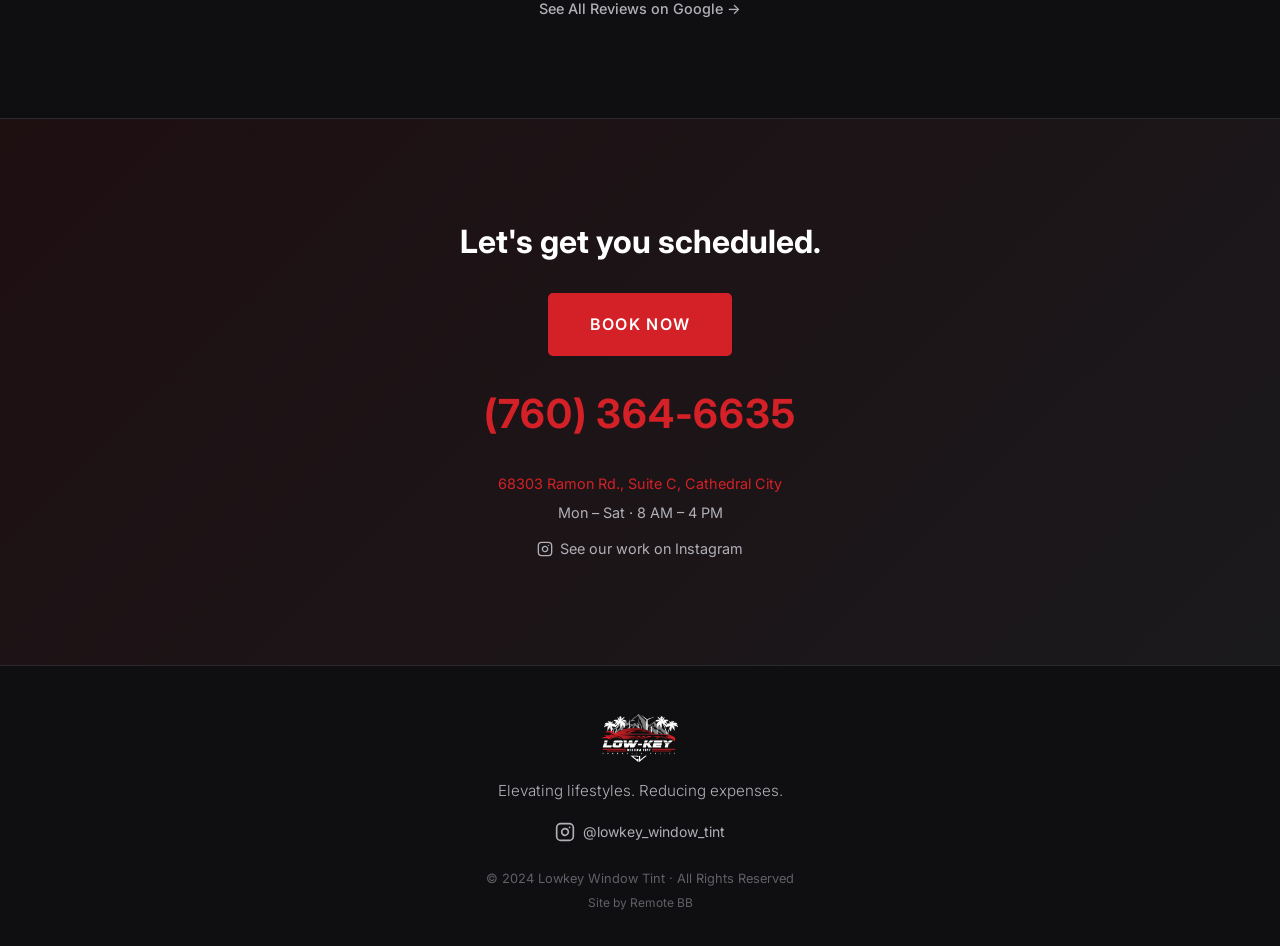
==== commit 91e8cdbb: "Make service titles informational headings" ====
--- a/index.html
+++ b/index.html
@@ -136,14 +136,14 @@
           <article class="service-line">
             <span class="service-number" aria-hidden="true">02</span>
             <div class="service-line-content">
-              <h3><a href="tel:7603646635" aria-label="Call Lowkey to book vehicle wraps">Wraps <span aria-hidden="true">&nearr;</span></a></h3>
+              <h3>Wraps</h3>
               <p>Change your vehicle&rsquo;s color or finish without repainting. Vinyl wraps refresh the exterior and give your ride a look that&rsquo;s your own.</p>
             </div>
           </article>
           <article class="service-line">
             <span class="service-number" aria-hidden="true">03</span>
             <div class="service-line-content">
-              <h3><a href="tel:7603646635" aria-label="Call Lowkey to book paint protection film">Paint protection film <span aria-hidden="true">&nearr;</span></a></h3>
+              <h3>Paint protection film</h3>
               <p>Help protect painted surfaces from stone chips, road debris and light scratches. Clear PPF adds a physical barrier while keeping the original paint visible.</p>
               <span class="service-detail">Clear film &middot; Paint protection</span>
             </div>
@@ -151,14 +151,14 @@
           <article class="service-line">
             <span class="service-number" aria-hidden="true">04</span>
             <div class="service-line-content">
-              <h3><a href="tel:7603646635" aria-label="Call Lowkey to book windshield protection film">Windshield protection film <span aria-hidden="true">&nearr;</span></a></h3>
+              <h3>Windshield protection film</h3>
               <p>Help protect windshield glass from stone chips and road debris. A clear exterior film adds a protective layer to the glass, separate from window tint.</p>
             </div>
           </article>
           <article class="service-line">
             <span class="service-number" aria-hidden="true">05</span>
             <div class="service-line-content">
-              <h3><a href="tel:7603646635" aria-label="Call Lowkey to book detailing and ceramic coating">Detailing &amp; ceramic coating <span aria-hidden="true">&nearr;</span></a></h3>
+              <h3>Detailing &amp; ceramic coating</h3>
               <p>In-house detailing brings back a clean, cared-for feel. Ceramic coating adds gloss and water repellency to the finish, helping make routine cleaning easier.</p>
               <span class="service-detail">Clean &middot; Gloss &middot; Easier care</span>
             </div>
@@ -166,7 +166,7 @@
           <article class="service-line">
             <span class="service-number" aria-hidden="true">06</span>
             <div class="service-line-content">
-              <h3><a href="tel:7603646635" aria-label="Call Lowkey to book car audio">Car audio <span aria-hidden="true">&nearr;</span></a></h3>
+              <h3>Car audio</h3>
               <p>Bring more clarity, depth and presence to your music. Car audio upgrades make everyday drives sound better, with a system suited to your vehicle.</p>
             </div>
           </article>
--- a/css/style.css
+++ b/css/style.css
@@ -540,17 +540,15 @@
   font-weight: 500;
   font-variant-numeric: tabular-nums;
 }
-.service-line h3 { font-size: 1.15rem; font-weight: 600; line-height: 1.3; }
-.service-line h3 a {
-  display: flex;
-  align-items: center;
-  justify-content: space-between;
-  gap: 1rem;
+.service-line h3 {
+  font-size: 1.15rem;
+  font-weight: 600;
+  line-height: 1.3;
+  display: flex;
+  align-items: center;
   min-height: 44px;
   color: var(--text);
 }
-.service-line h3 a:hover { color: #ff646a; }
-.service-line h3 a span { color: #ff646a; font-size: 1.1rem; }
 .service-line p {
   color: var(--text-secondary);
   font-size: 0.875rem;
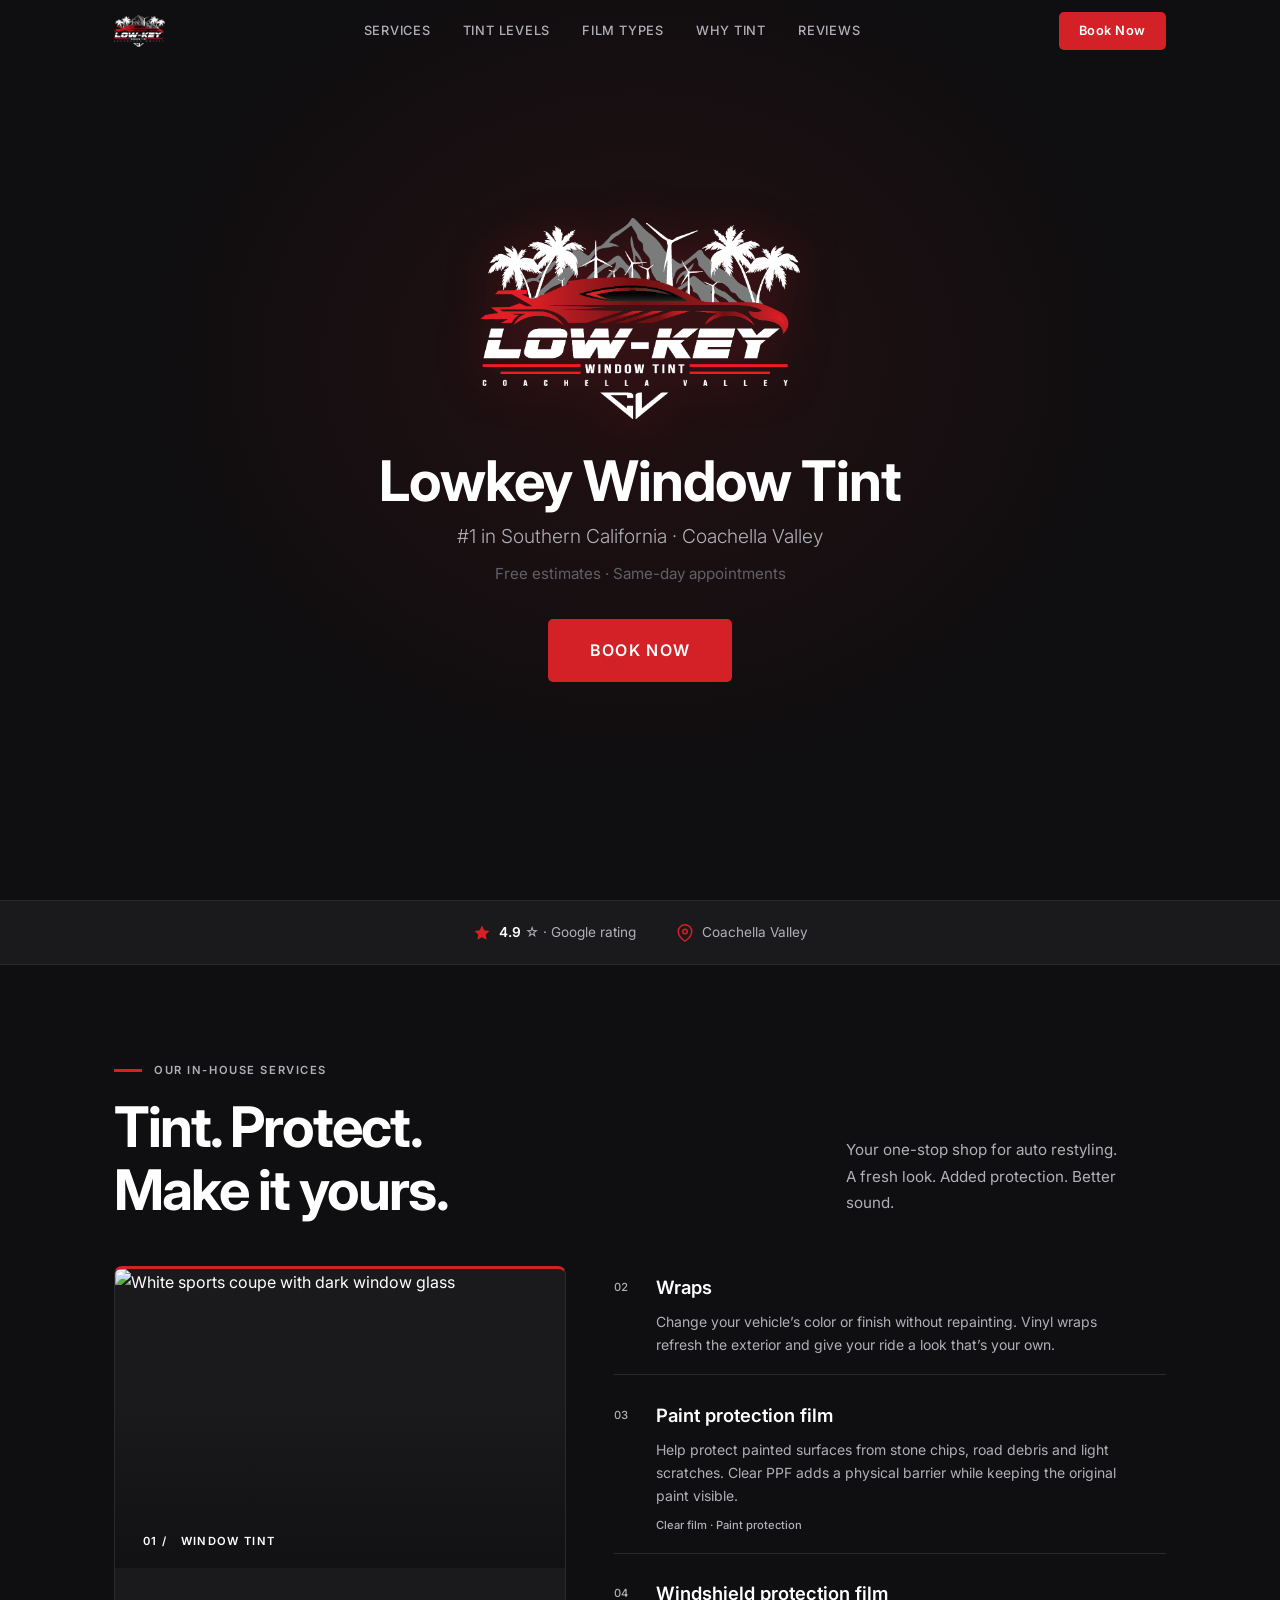
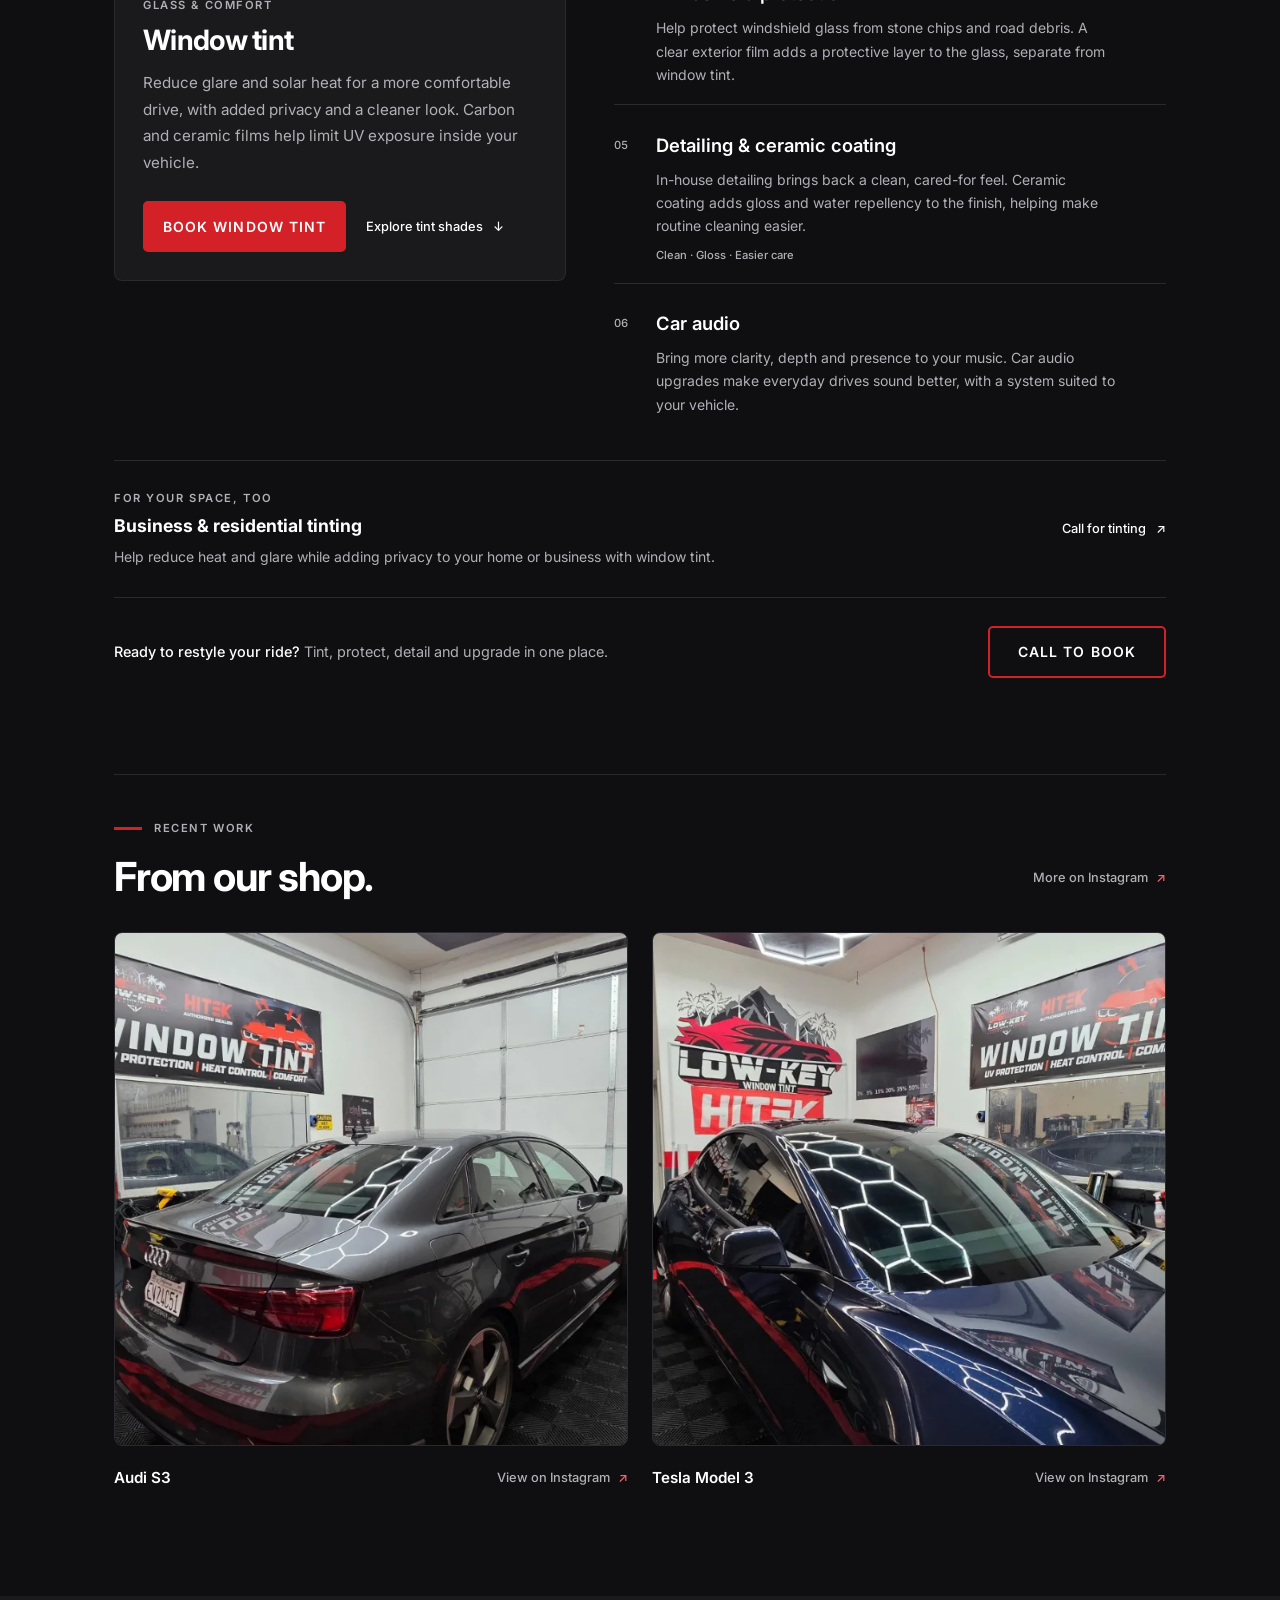
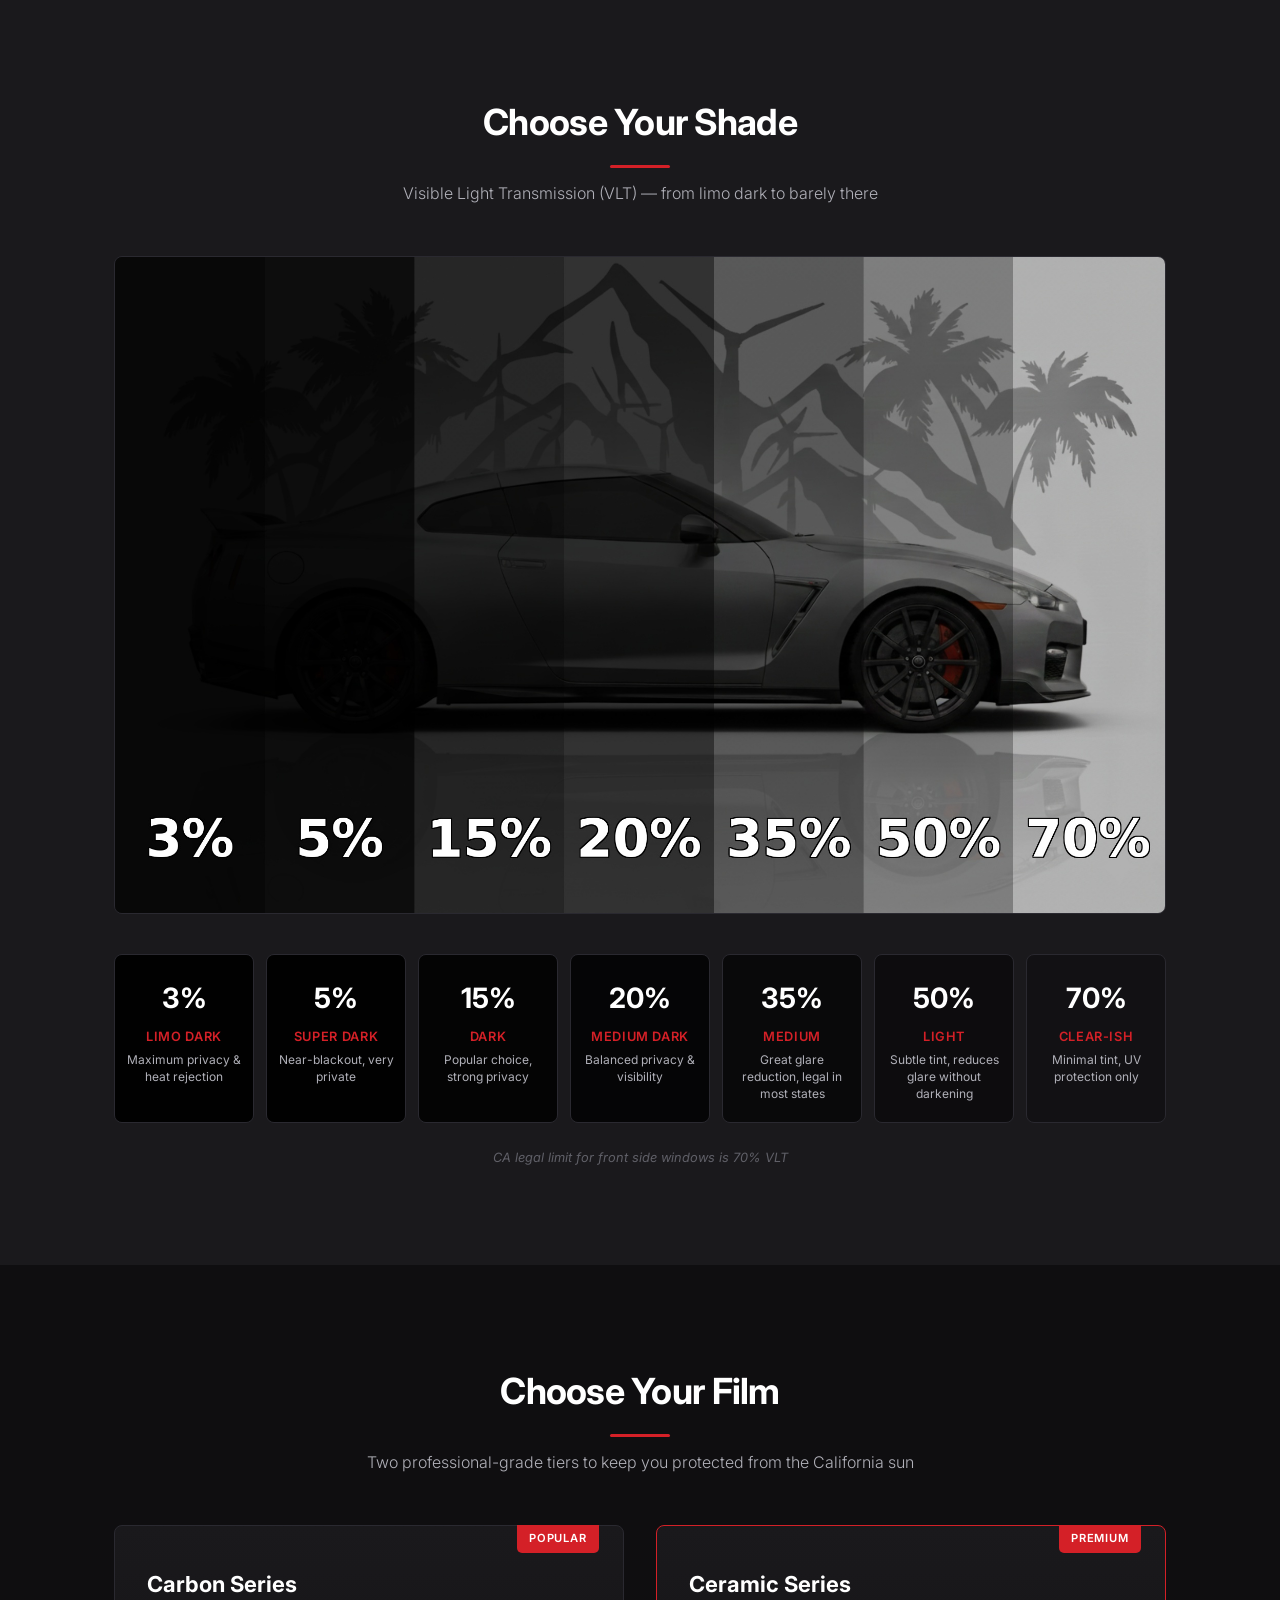
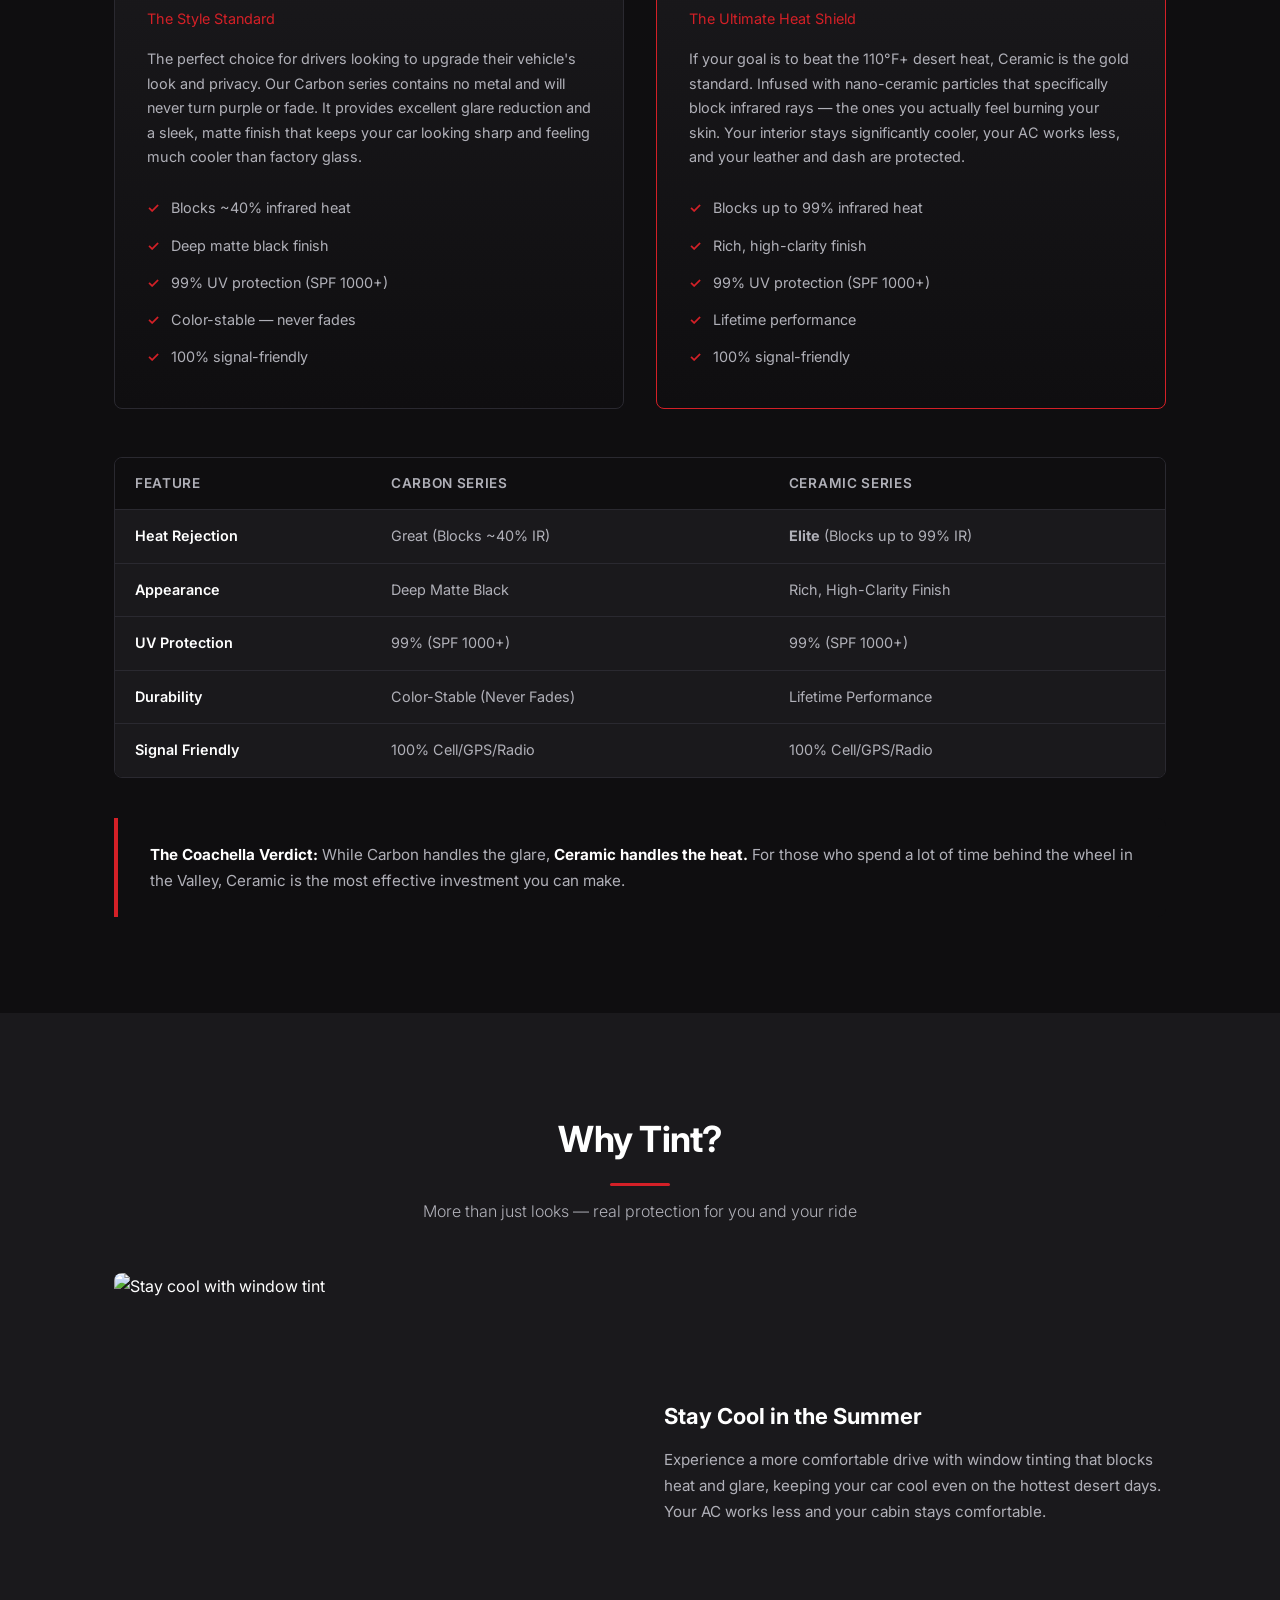
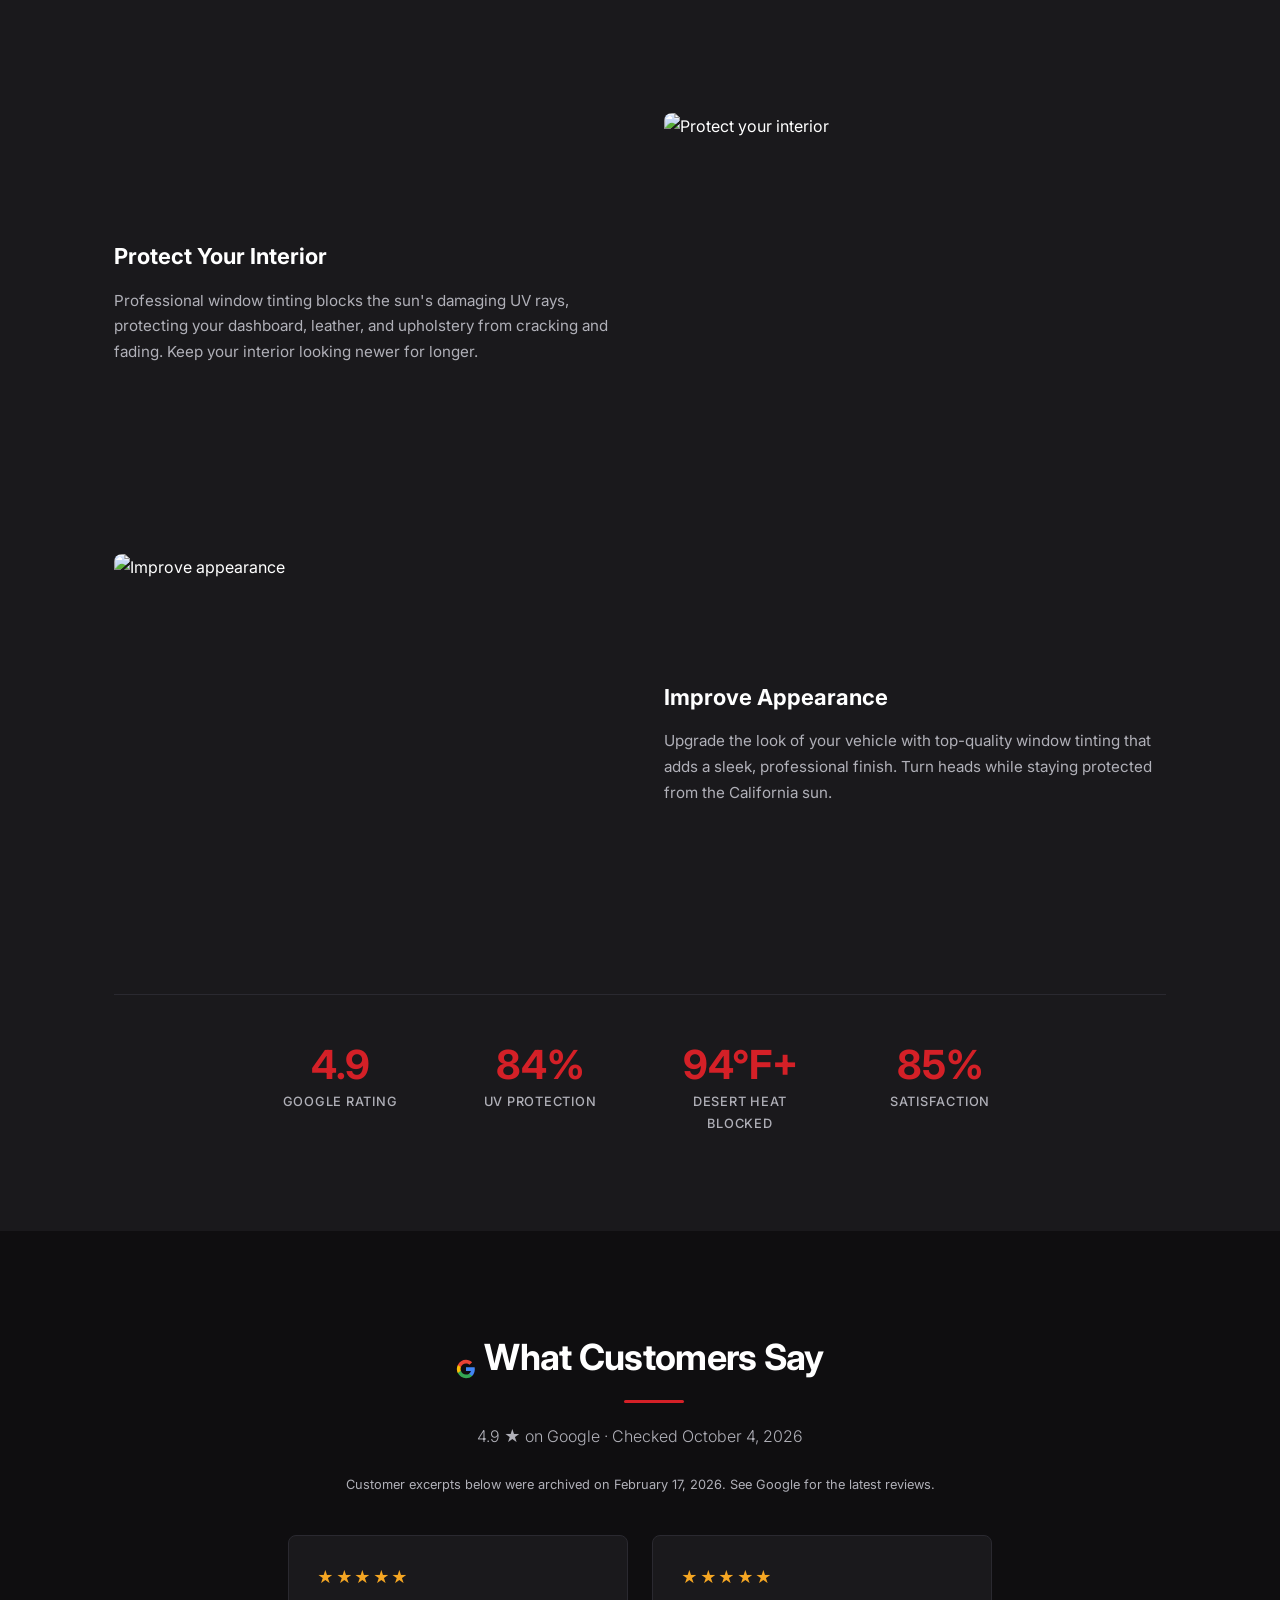
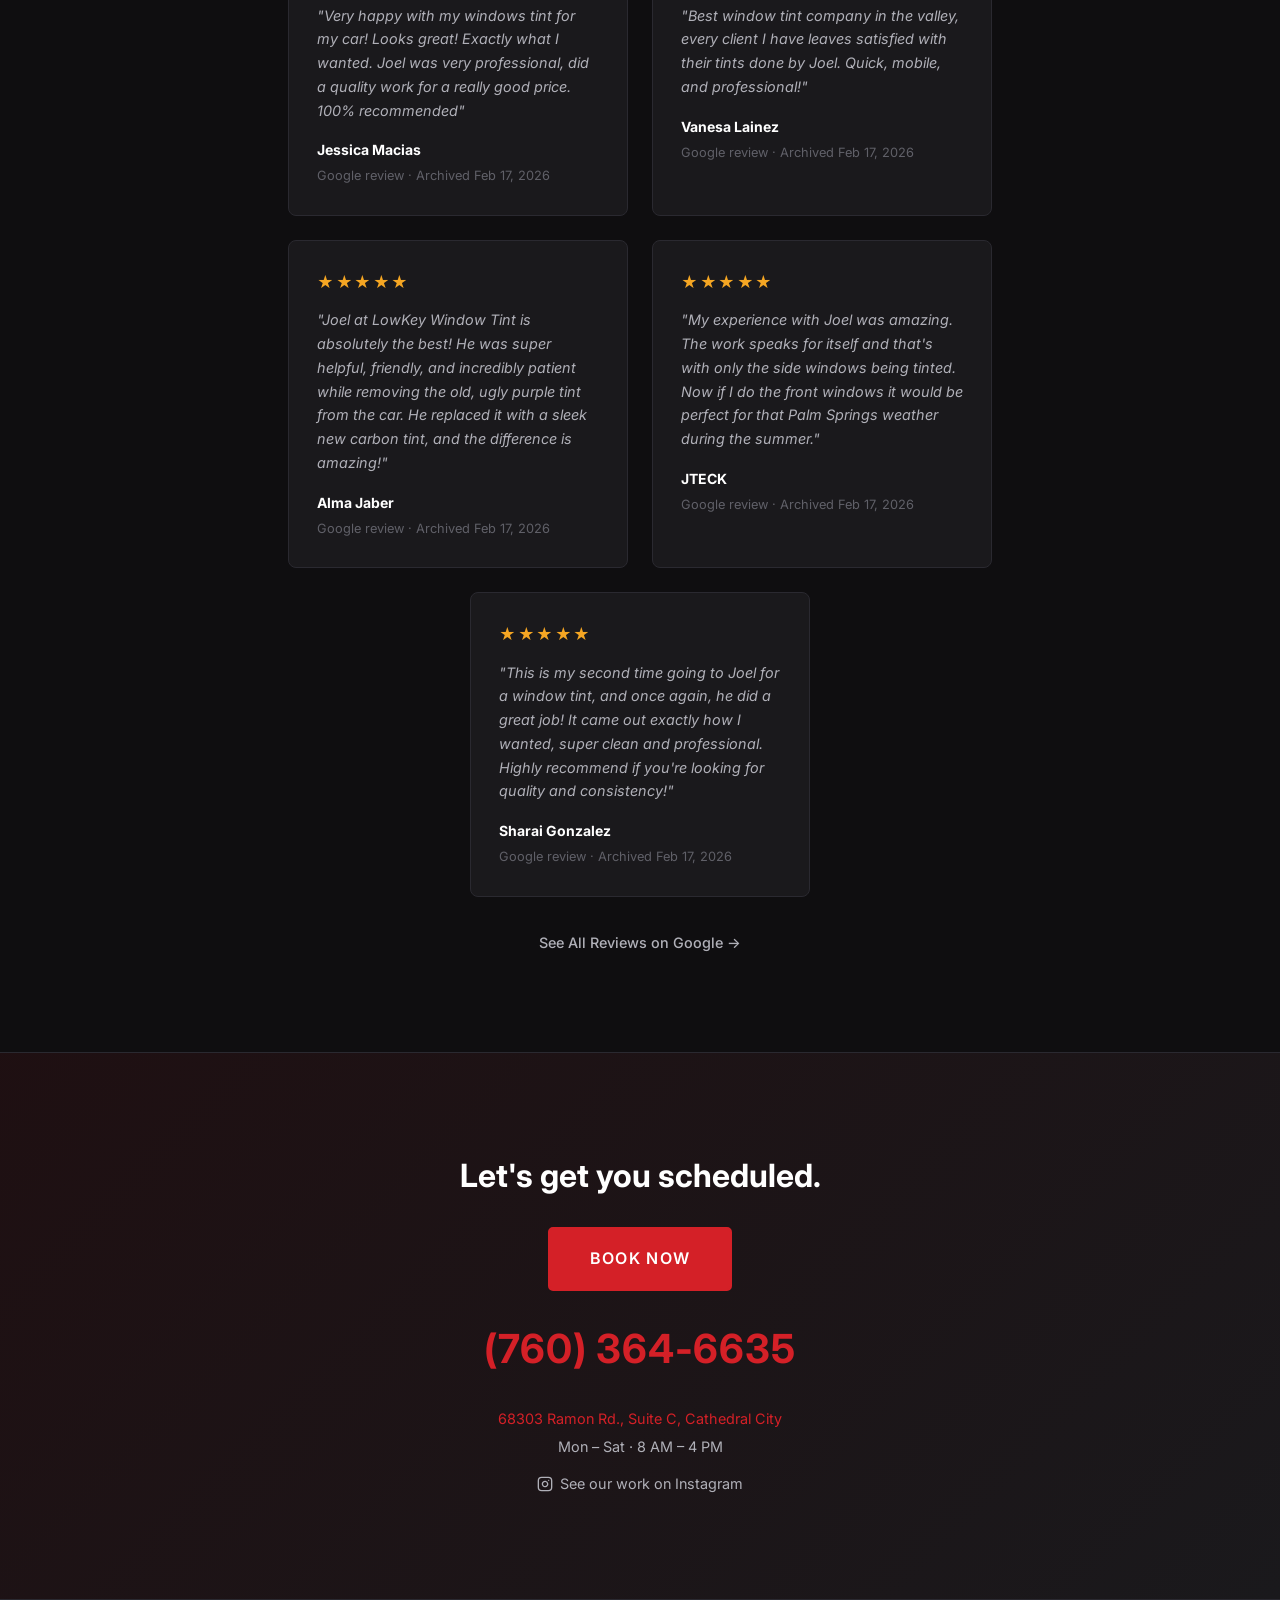
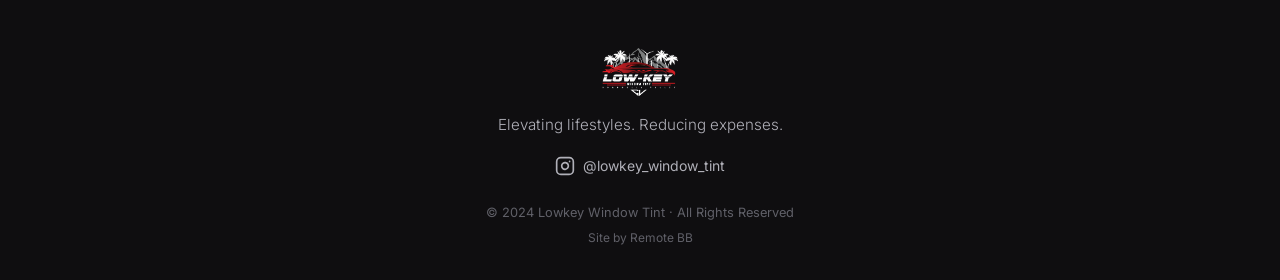
==== commit 59e2b840: "Publish approved shop gallery and date review snapshot" ====
--- a/index.html
+++ b/index.html
@@ -90,7 +90,7 @@
           <svg width="18" height="18" viewBox="0 0 24 24" fill="currentColor">
             <path d="M12 2l3.09 6.26L22 9.27l-5 4.87 1.18 6.88L12 17.77l-6.18 3.25L7 14.14 2 9.27l6.91-1.01L12 2z" />
           </svg>
-          <span><strong>5.0</strong> &star; &middot; 64 Reviews</span>
+          <span><strong>4.9</strong> &star; &middot; Google rating</span>
         </a>
         <div class="trust-badge">
           <svg width="18" height="18" viewBox="0 0 24 24" fill="none" stroke="currentColor" stroke-width="2"
@@ -189,6 +189,37 @@
     </div>
   </section>
 
+  <!-- Recent Work -->
+  <section class="section work-gallery" id="work" aria-labelledby="work-title">
+    <div class="wrapper">
+      <div class="work-gallery-inner">
+        <div class="work-gallery-heading">
+          <div>
+            <p class="services-eyebrow">Recent work</p>
+            <h2 id="work-title">From our shop.</h2>
+          </div>
+          <a href="https://www.instagram.com/lowkey_window_tint/" class="work-gallery-link" target="_blank" rel="noopener noreferrer">More on Instagram <span aria-hidden="true">&nearr;</span></a>
+        </div>
+        <div class="work-gallery-grid">
+          <figure class="work-gallery-item">
+            <img src="images/work/lowkey-audi-s3-640.webp" srcset="images/work/lowkey-audi-s3-640.webp 640w, images/work/lowkey-audi-s3-1280.webp 1280w" sizes="(max-width: 700px) calc(100vw - 48px), (max-width: 1100px) calc((100vw - 72px) / 2), 514px" alt="Dark gray Audi S3 viewed from the rear passenger side inside the Lowkey shop" width="1280" height="1280" loading="lazy" decoding="async">
+            <figcaption>
+              <span class="work-gallery-name">Audi S3</span>
+              <a href="https://www.instagram.com/lowkey_window_tint/p/DdxiFu9lKSg/" class="work-gallery-link" target="_blank" rel="noopener noreferrer" aria-label="View the Audi S3 on Lowkey's Instagram">View on Instagram <span aria-hidden="true">&nearr;</span></a>
+            </figcaption>
+          </figure>
+          <figure class="work-gallery-item">
+            <img src="images/work/lowkey-tesla-model-3-640.webp" srcset="images/work/lowkey-tesla-model-3-640.webp 640w, images/work/lowkey-tesla-model-3-1280.webp 1280w" sizes="(max-width: 700px) calc(100vw - 48px), (max-width: 1100px) calc((100vw - 72px) / 2), 514px" alt="Blue Tesla Model 3 windshield and driver-side windows inside the Lowkey shop" width="1280" height="1280" loading="lazy" decoding="async">
+            <figcaption>
+              <span class="work-gallery-name">Tesla Model 3</span>
+              <a href="https://www.instagram.com/lowkey_window_tint/p/DdsLCOxGQNN/" class="work-gallery-link" target="_blank" rel="noopener noreferrer" aria-label="View the Tesla Model 3 on Lowkey's Instagram">View on Instagram <span aria-hidden="true">&nearr;</span></a>
+            </figcaption>
+          </figure>
+        </div>
+      </div>
+    </div>
+  </section>
+
   <!-- Tint Levels (VLT Scale) -->
   <section class="section section-alt" id="tint-levels">
     <div class="wrapper">
@@ -370,8 +401,8 @@
       <!-- Stats Row -->
       <div class="stats-row">
         <div class="stat-item">
-          <div class="stat-number" data-target="64">0</div>
-          <div class="stat-label">Five-Star Reviews</div>
+          <div class="stat-number">4.9</div>
+          <div class="stat-label">Google Rating</div>
         </div>
         <div class="stat-item">
           <div class="stat-number" data-target="99" data-suffix="%">0%</div>
@@ -409,7 +440,8 @@
         </svg>
         <h2 class="section-header">What Customers Say</h2>
       </div>
-      <p class="section-subtitle">5.0 &#9733; &middot; 64 reviews on Google</p>
+      <p class="section-subtitle">4.9 &#9733; on Google &middot; Checked <time datetime="2026-10-04">October 4, 2026</time></p>
+      <p class="reviews-snapshot-note">Customer excerpts below were archived on <time datetime="2026-02-17">February 17, 2026</time>. See Google for the latest reviews.</p>
 
       <div class="reviews-grid">
         <div class="review-card">
@@ -418,7 +450,7 @@
             was very professional, did a quality work for a really good price. 100% recommended"</p>
           <div class="review-author">
             <strong>Jessica Macias</strong>
-            <span>a week ago</span>
+            <span>Google review &middot; Archived Feb 17, 2026</span>
           </div>
         </div>
 
@@ -428,7 +460,7 @@
             their tints done by Joel. Quick, mobile, and professional!"</p>
           <div class="review-author">
             <strong>Vanesa Lainez</strong>
-            <span>a month ago</span>
+            <span>Google review &middot; Archived Feb 17, 2026</span>
           </div>
         </div>
 
@@ -439,7 +471,7 @@
             carbon tint, and the difference is amazing!"</p>
           <div class="review-author">
             <strong>Alma Jaber</strong>
-            <span>a year ago</span>
+            <span>Google review &middot; Archived Feb 17, 2026</span>
           </div>
         </div>
 
@@ -450,7 +482,7 @@
             weather during the summer."</p>
           <div class="review-author">
             <strong>JTECK</strong>
-            <span>3 years ago</span>
+            <span>Google review &middot; Archived Feb 17, 2026</span>
           </div>
         </div>
 
@@ -461,7 +493,7 @@
             quality and consistency!"</p>
           <div class="review-author">
             <strong>Sharai Gonzalez</strong>
-            <span>5 months ago</span>
+            <span>Google review &middot; Archived Feb 17, 2026</span>
           </div>
         </div>
       </div>
--- a/css/style.css
+++ b/css/style.css
@@ -612,6 +612,73 @@
   .services-space { margin-top: 2rem; align-items: flex-start; flex-direction: column; gap: 0.75rem; border-top: none; padding-top: 0; }
   .services-quote { align-items: flex-start; flex-direction: column; gap: 1rem; }
   .services-quote .btn { width: 100%; }
+}
+
+/* ============================================
+   Recent Work
+   ============================================ */
+
+.work-gallery { padding-top: 0; scroll-margin-top: 80px; }
+.work-gallery-inner { border-top: 1px solid var(--border); padding-top: 2.75rem; }
+.work-gallery-heading {
+  display: flex;
+  align-items: flex-end;
+  justify-content: space-between;
+  gap: 2rem;
+  margin-bottom: 2rem;
+}
+.work-gallery-heading h2 {
+  font-size: clamp(1.75rem, 3.5vw, 2.5rem);
+  line-height: 1.15;
+  letter-spacing: -0.03em;
+}
+.work-gallery-grid {
+  display: grid;
+  grid-template-columns: repeat(2, minmax(0, 1fr));
+  gap: 1.5rem;
+}
+.work-gallery-item { min-width: 0; }
+.work-gallery-item img {
+  width: 100%;
+  height: auto;
+  aspect-ratio: 1;
+  border: 1px solid var(--border);
+  border-radius: var(--radius);
+}
+.work-gallery-item figcaption {
+  display: flex;
+  align-items: center;
+  justify-content: space-between;
+  flex-wrap: wrap;
+  gap: 0.25rem 1rem;
+  padding-top: 0.65rem;
+}
+.work-gallery-name { font-size: 0.95rem; font-weight: 600; }
+.work-gallery-link {
+  display: inline-flex;
+  align-items: center;
+  gap: 0.5rem;
+  min-height: 44px;
+  color: var(--text-secondary);
+  font-size: 0.8rem;
+  font-weight: 500;
+}
+.work-gallery-link span { color: #ff646a; }
+.work-gallery-link:hover { color: var(--text); }
+.work-gallery-link:focus-visible {
+  outline: 2px solid #ff646a;
+  outline-offset: 5px;
+  border-radius: 2px;
+}
+
+@media (max-width: 700px) {
+  .work-gallery-inner { padding-top: 2rem; }
+  .work-gallery-heading { flex-direction: column; align-items: flex-start; gap: 0.5rem; margin-bottom: 1.5rem; }
+  .work-gallery-grid { grid-template-columns: 1fr; gap: 1.5rem; }
+}
+
+@media (max-width: 380px) {
+  .work-gallery-item figcaption { flex-direction: column; align-items: flex-start; gap: 0; }
 }
 
 /* ============================================
@@ -1332,3 +1399,7 @@
   .booking-modal { padding: 2rem 1.2rem 1.5rem; }
   .booking-modal-cards { flex-direction: column; }
 }
+
+/* Review snapshot provenance */
+.reviews-snapshot-note { max-width: 650px; margin: -1.5rem auto 2.5rem; text-align: center; color: var(--text-secondary); font-size: 0.8rem; line-height: 1.65; }
+#reviews .review-author { flex-direction: column; align-items: flex-start; gap: 0.2rem; }
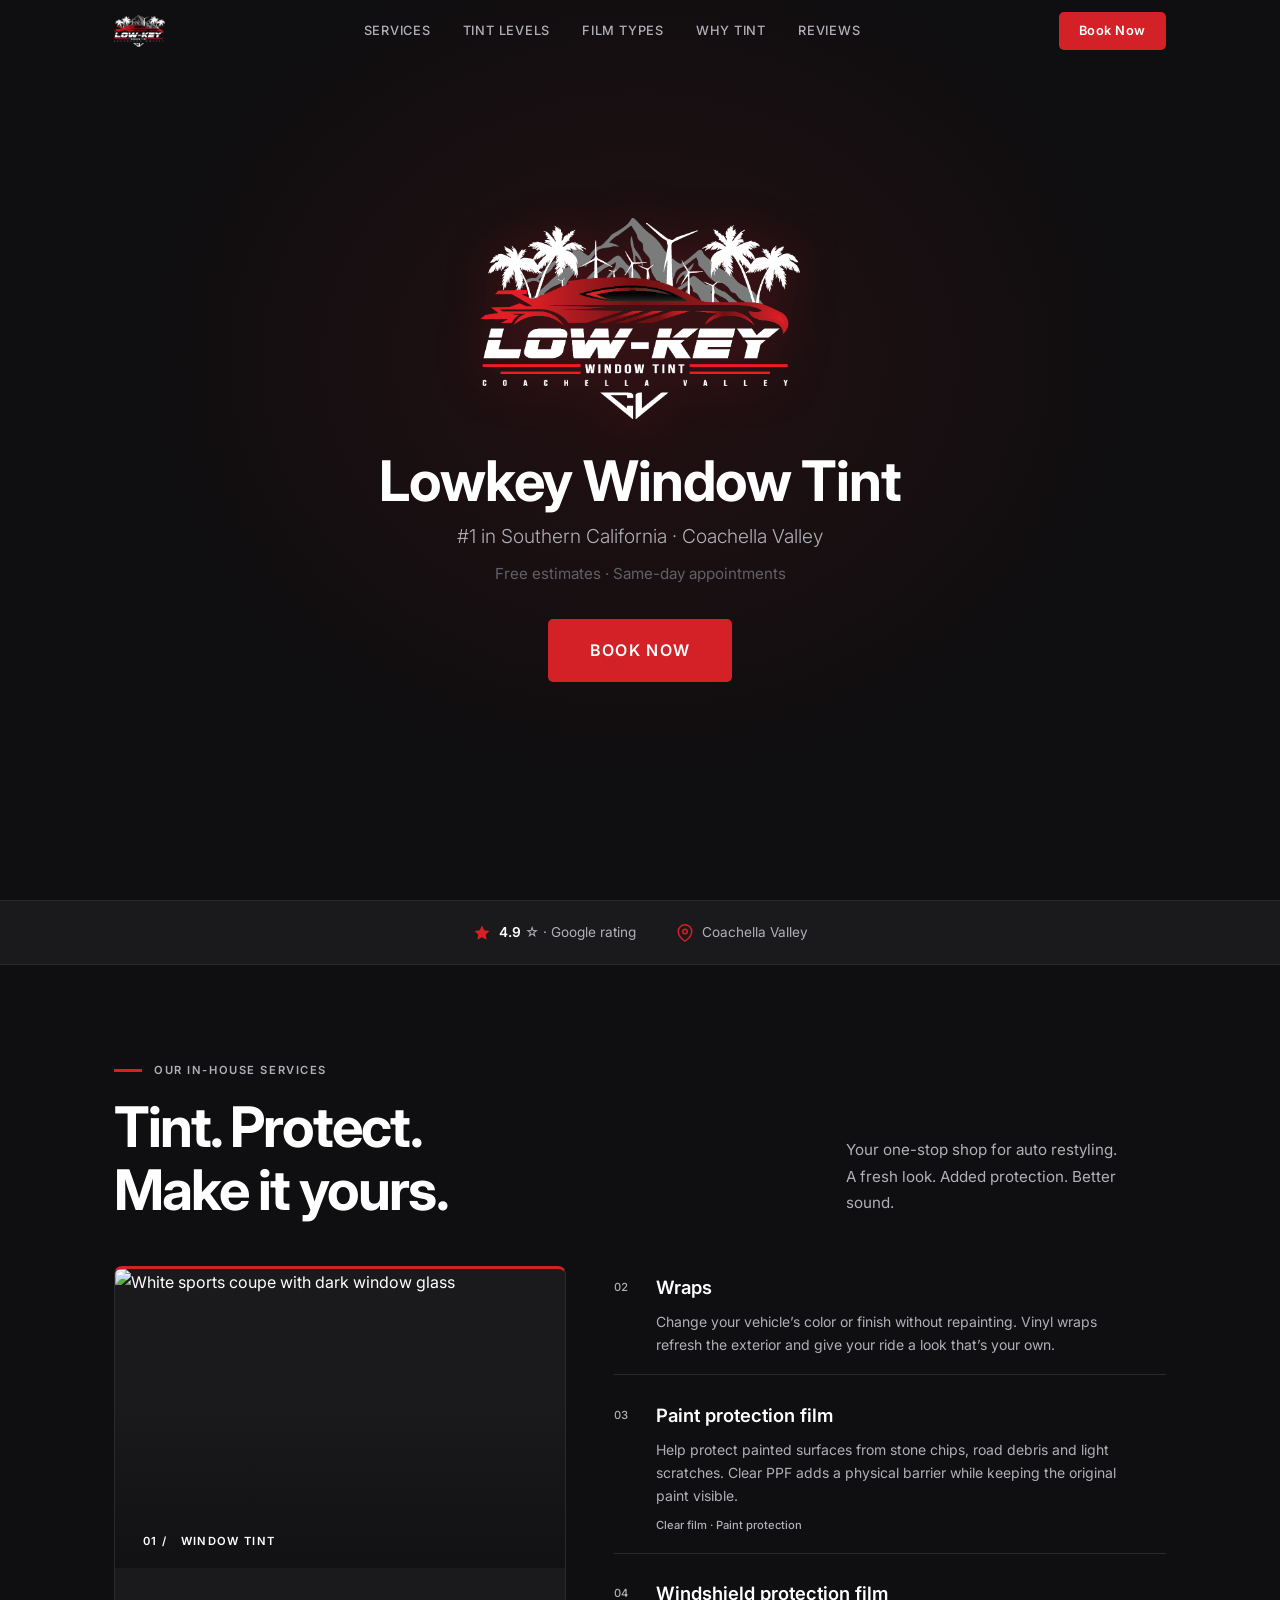
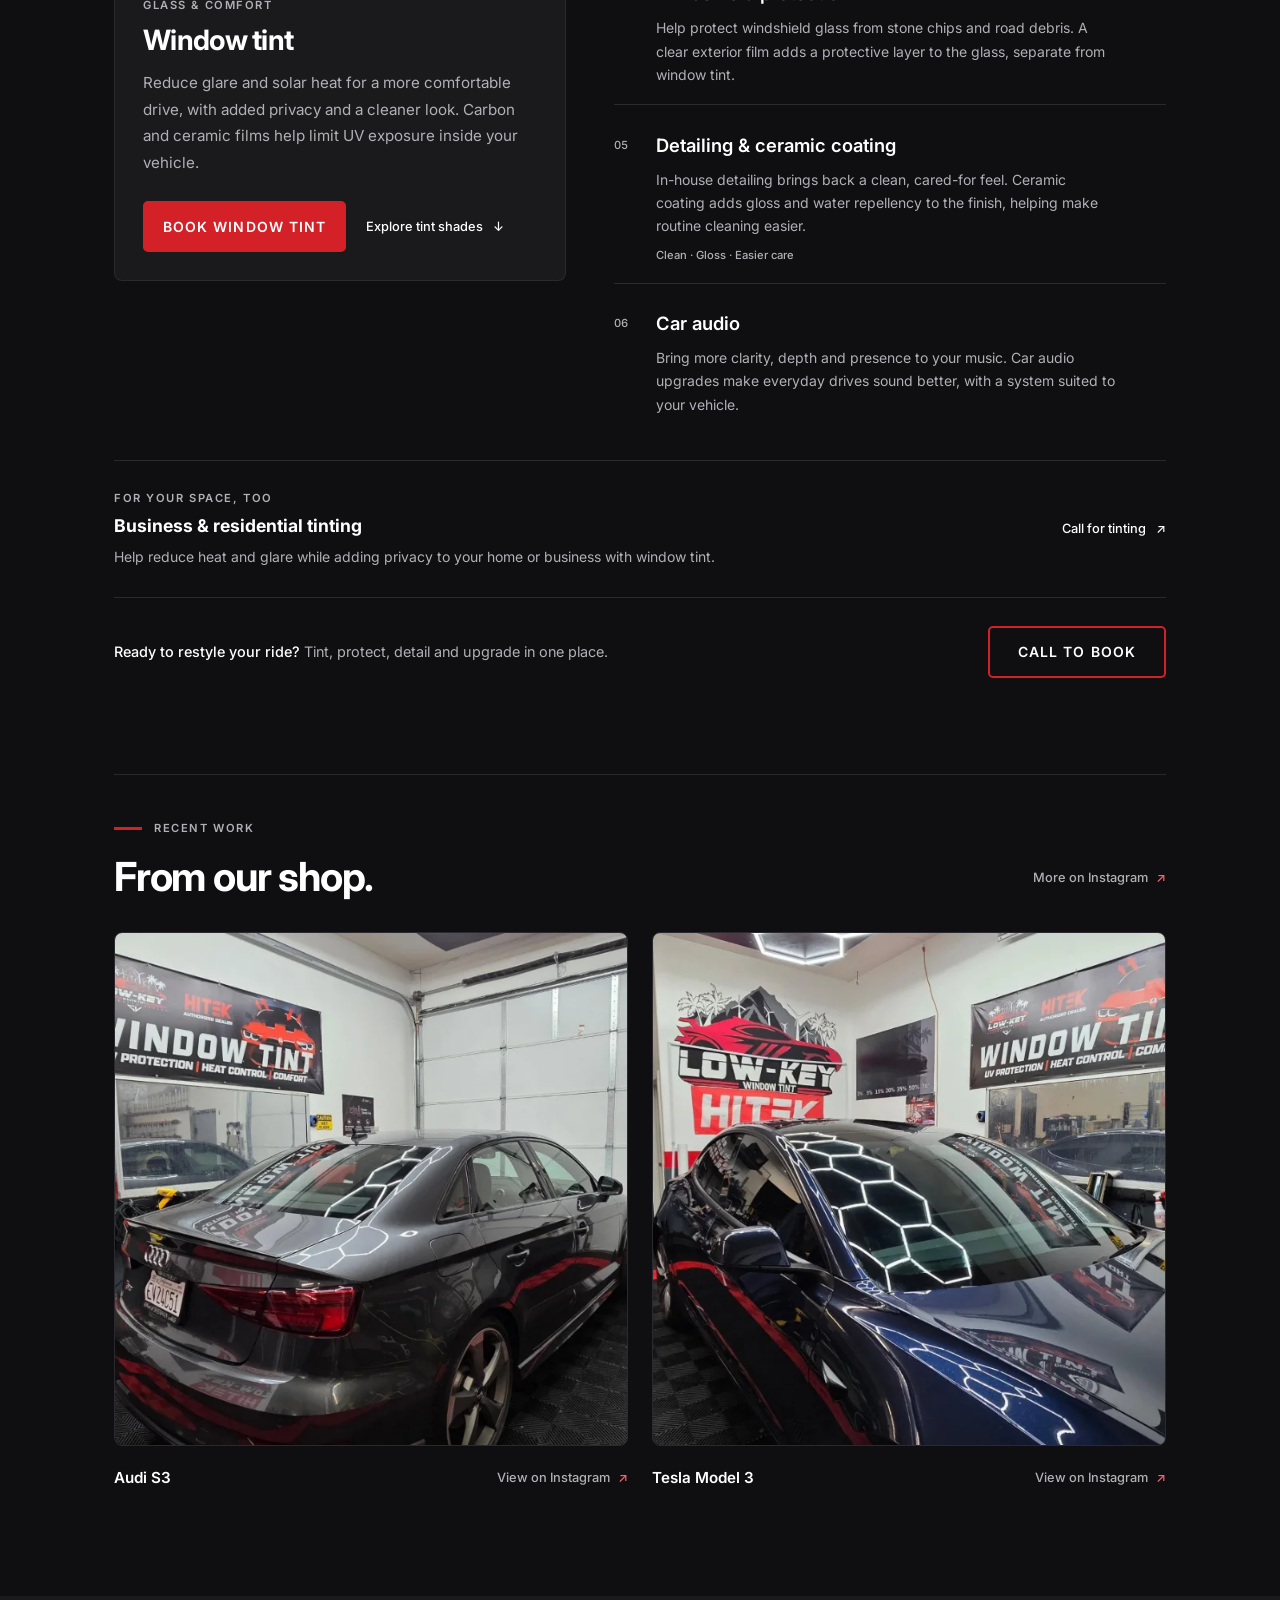
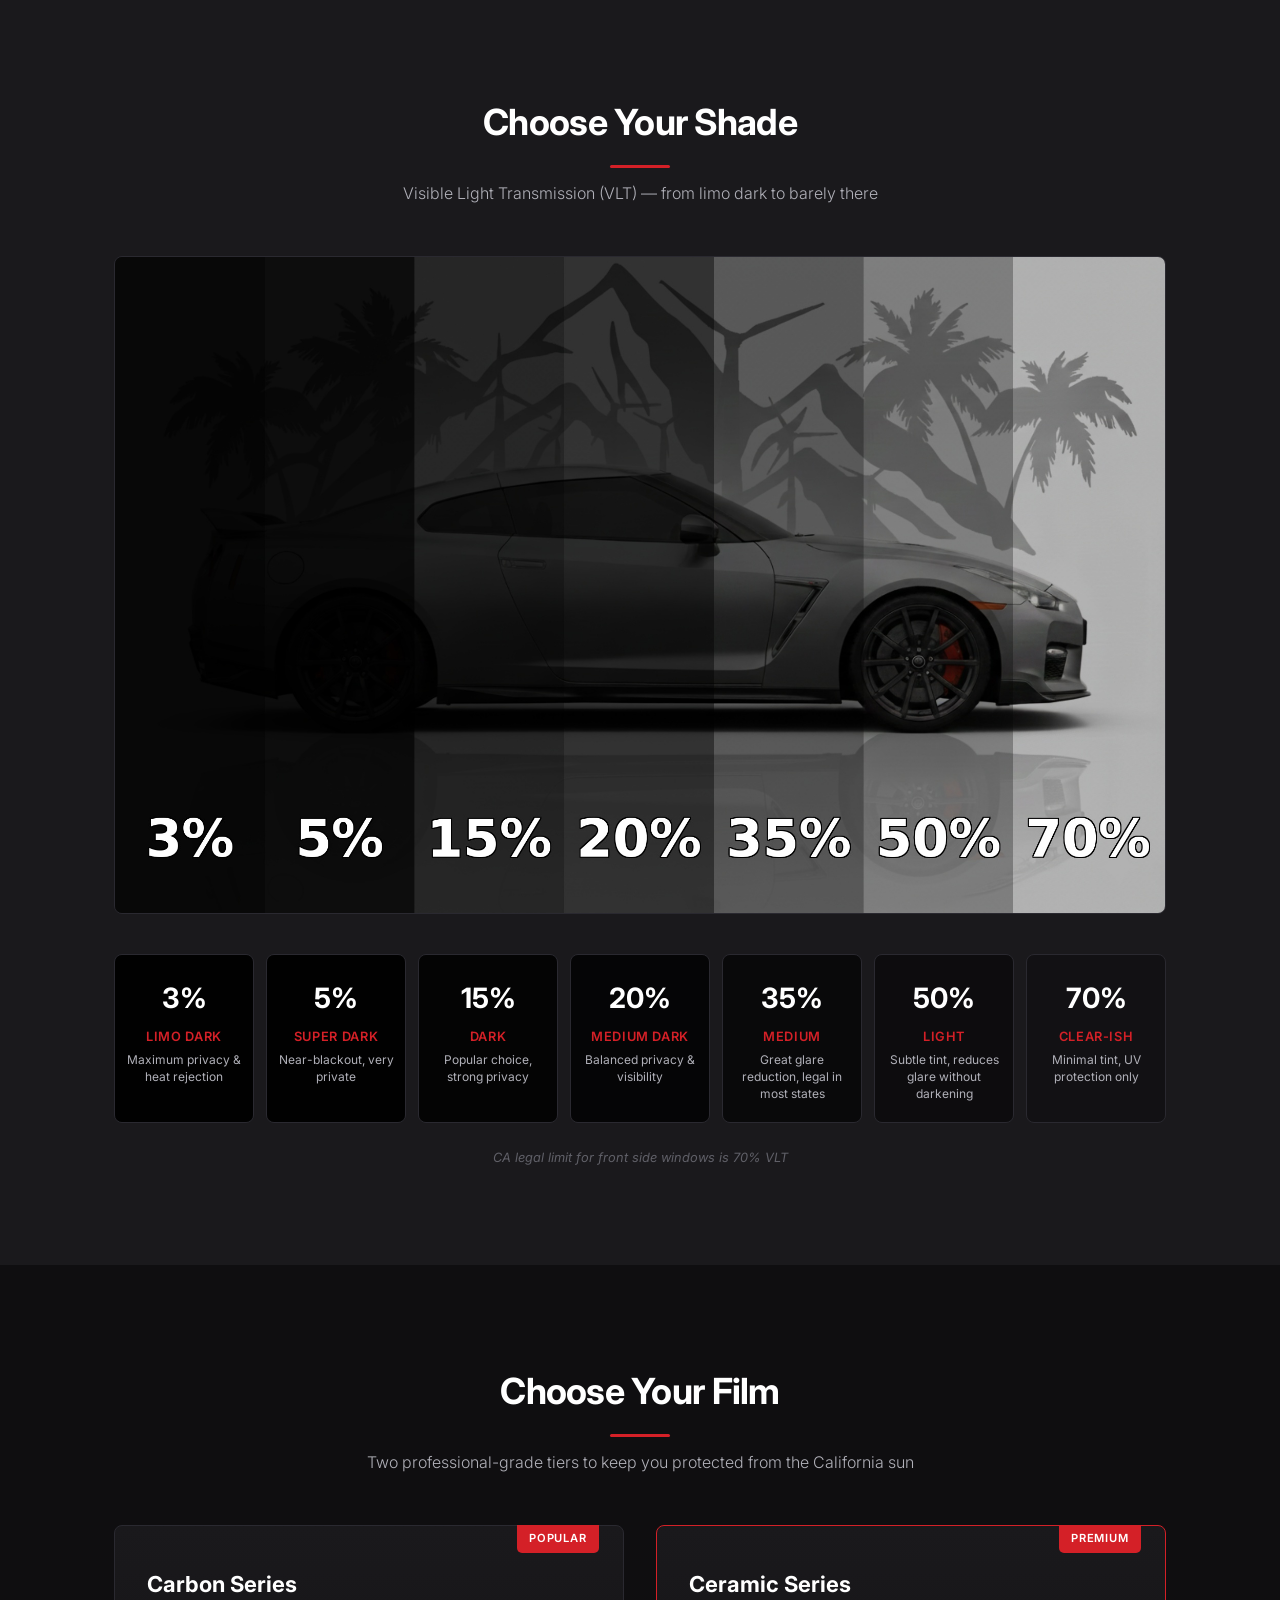
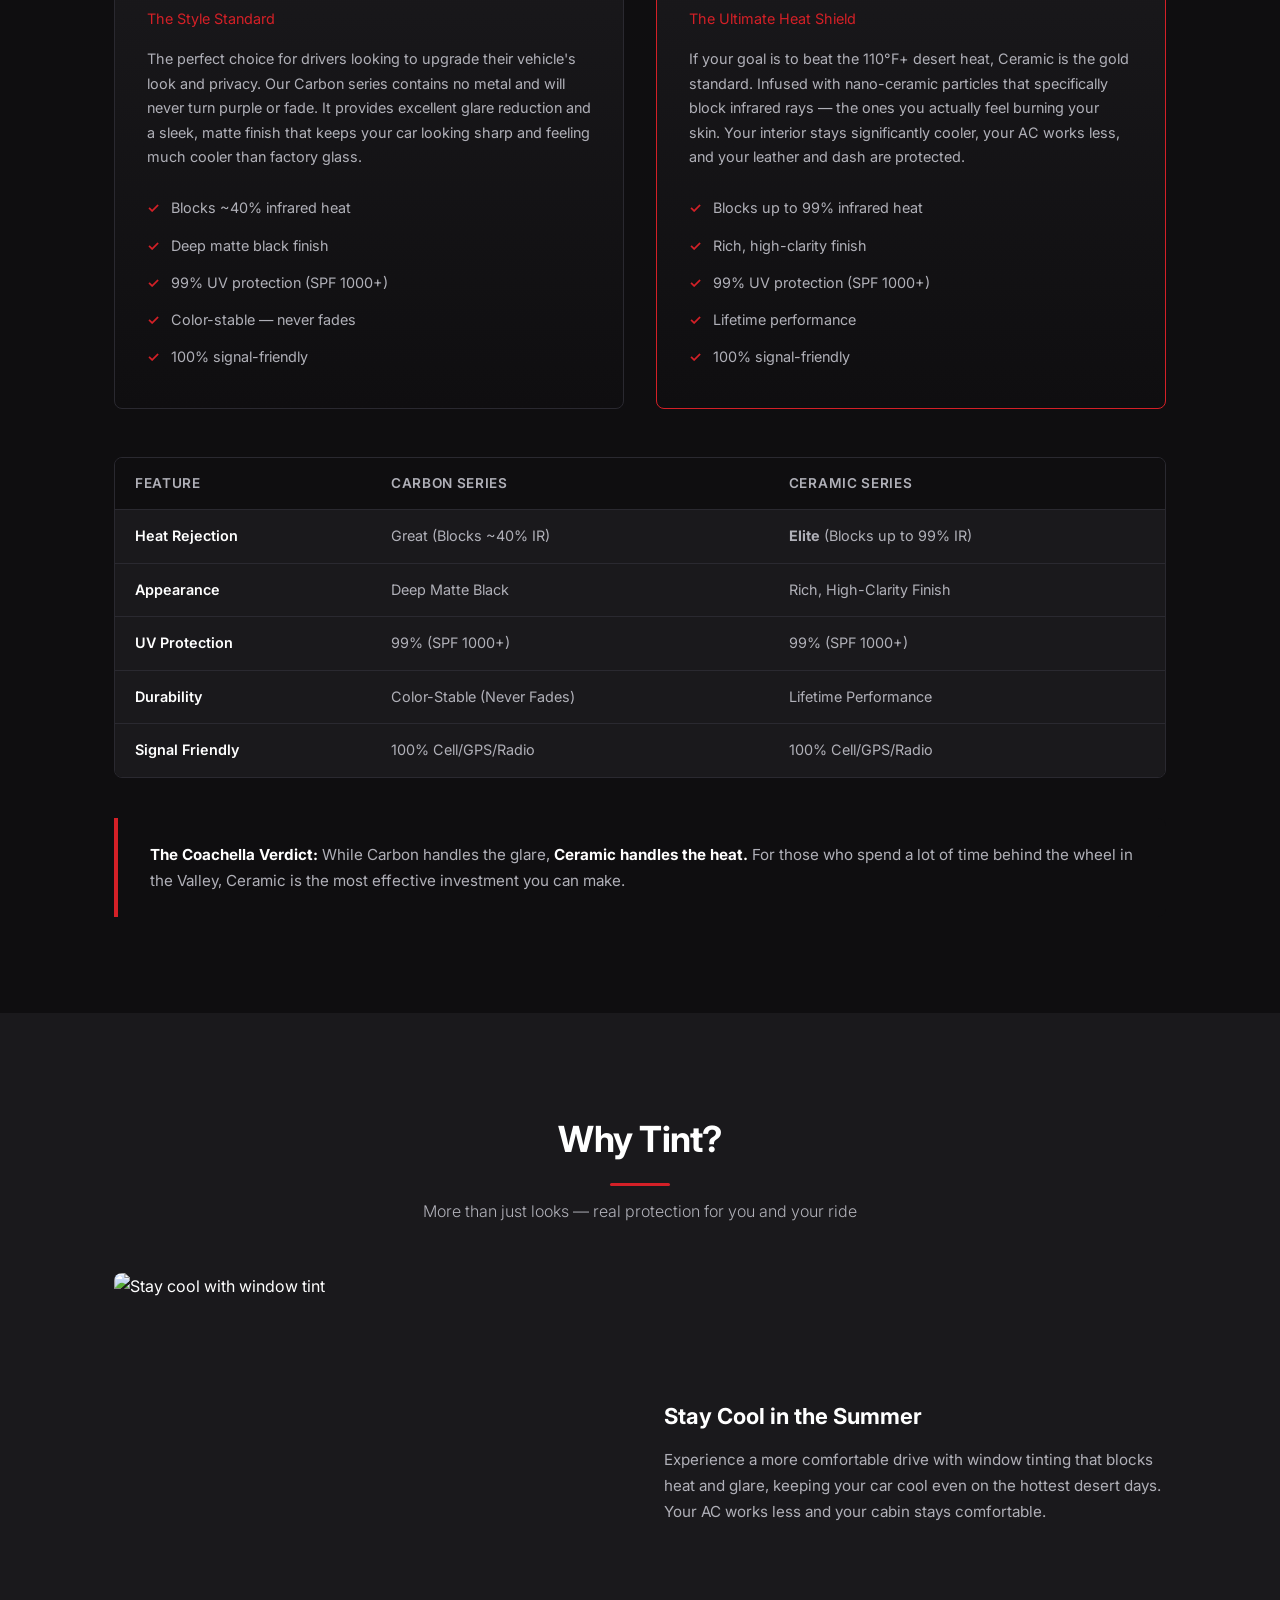
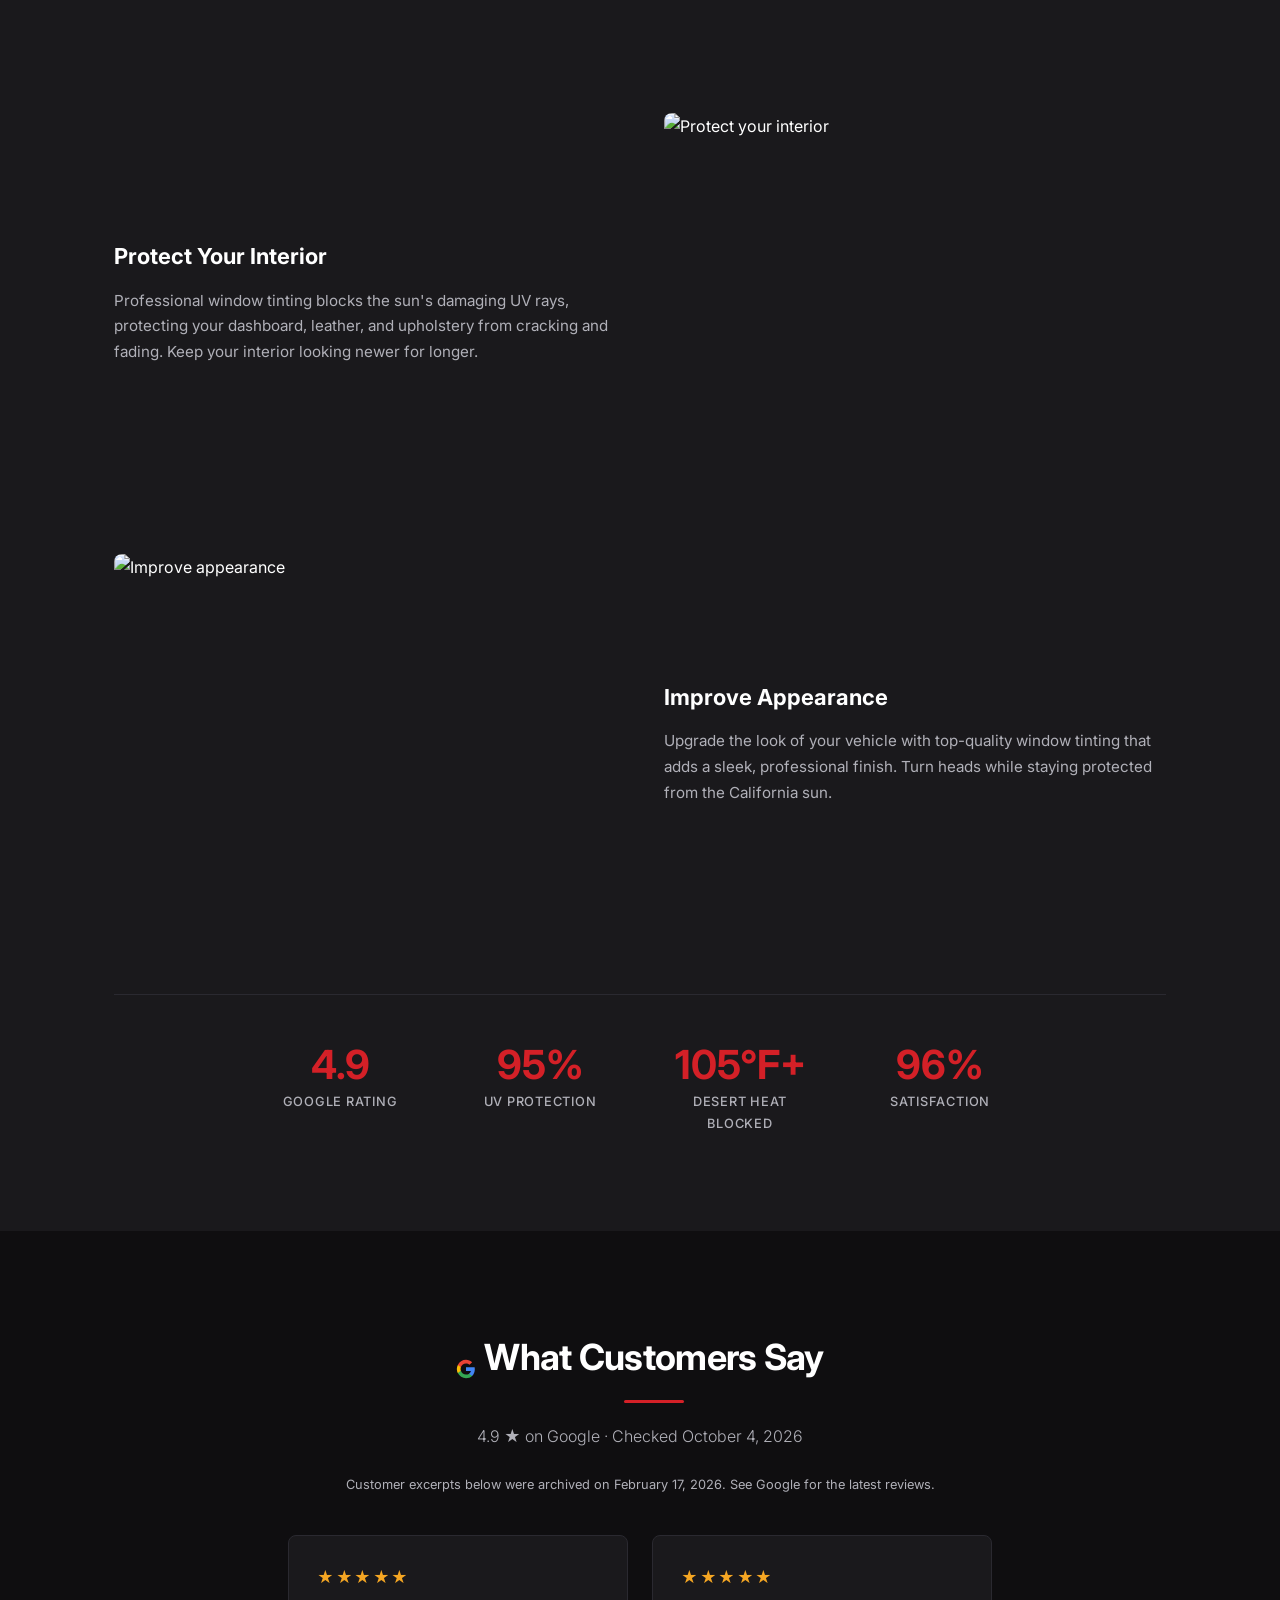
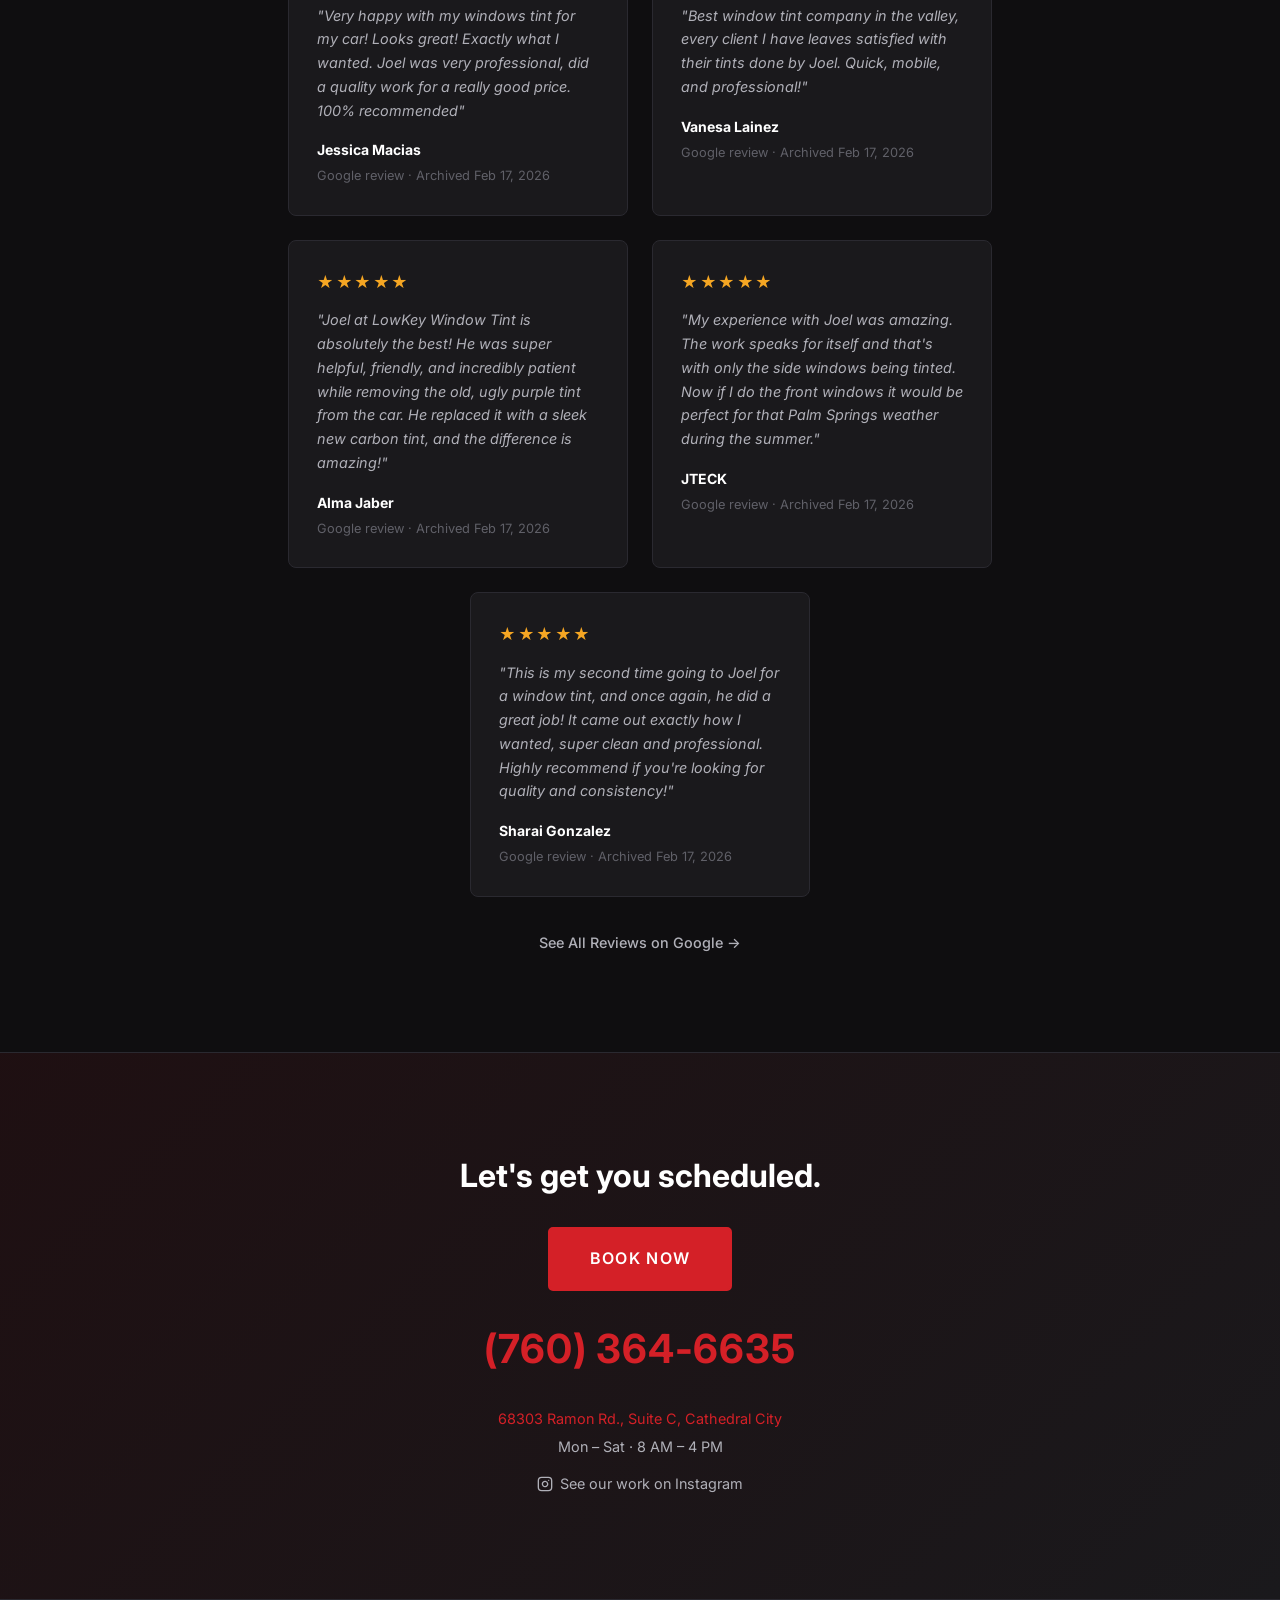
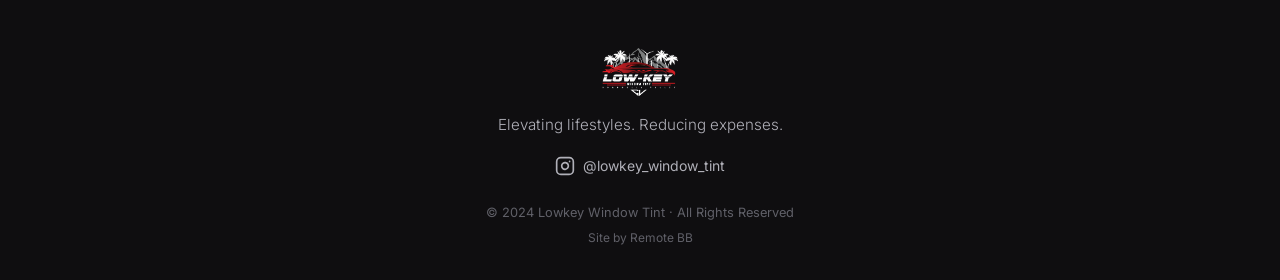
==== commit 28dc0cd5: "Version gallery styles for returning visitors" ====
--- a/index.html
+++ b/index.html
@@ -32,7 +32,7 @@
   <link rel="preconnect" href="https://fonts.googleapis.com">
   <link rel="preconnect" href="https://fonts.gstatic.com" crossorigin>
   <link href="https://fonts.googleapis.com/css2?family=Inter:wght@300;400;500;600;700&display=swap" rel="stylesheet">
-  <link rel="stylesheet" href="css/style.css">
+  <link rel="stylesheet" href="css/style.css?v=8b5c4f4658cc">
 </head>
 
 <body>
